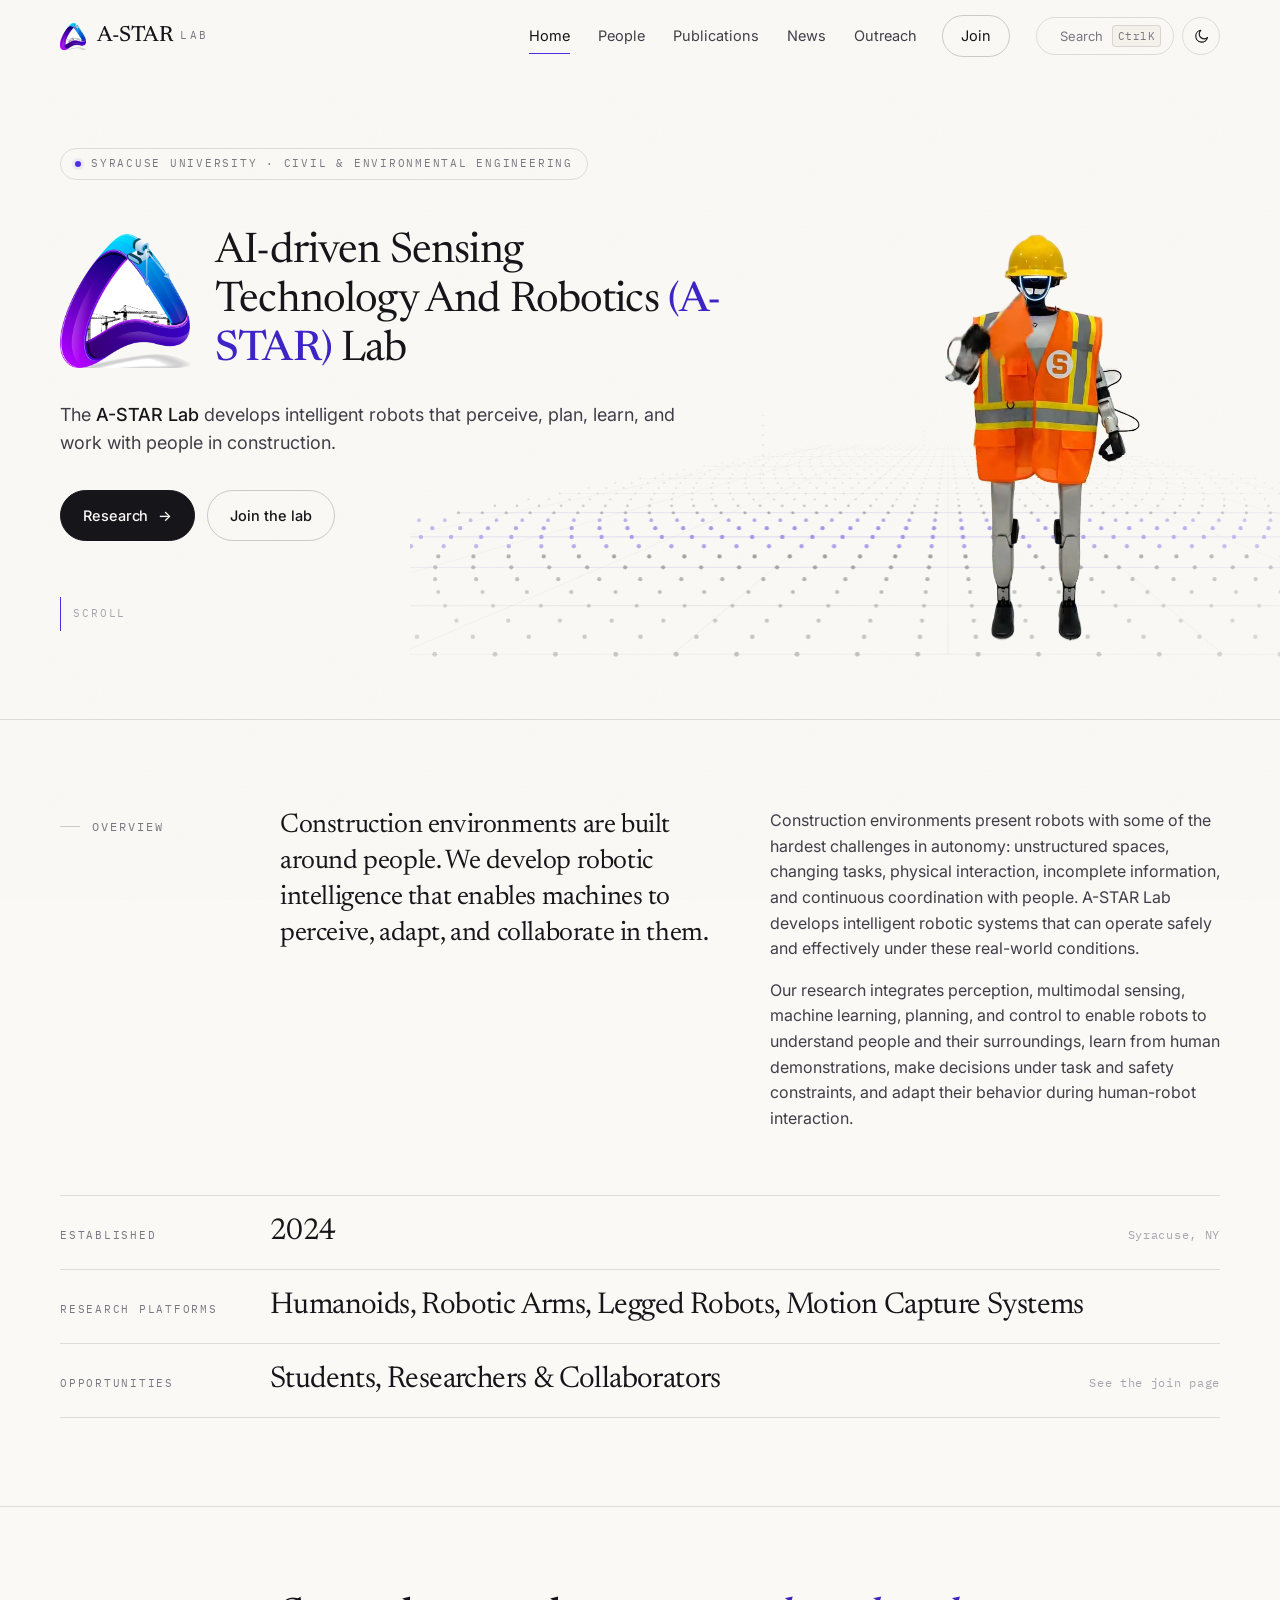
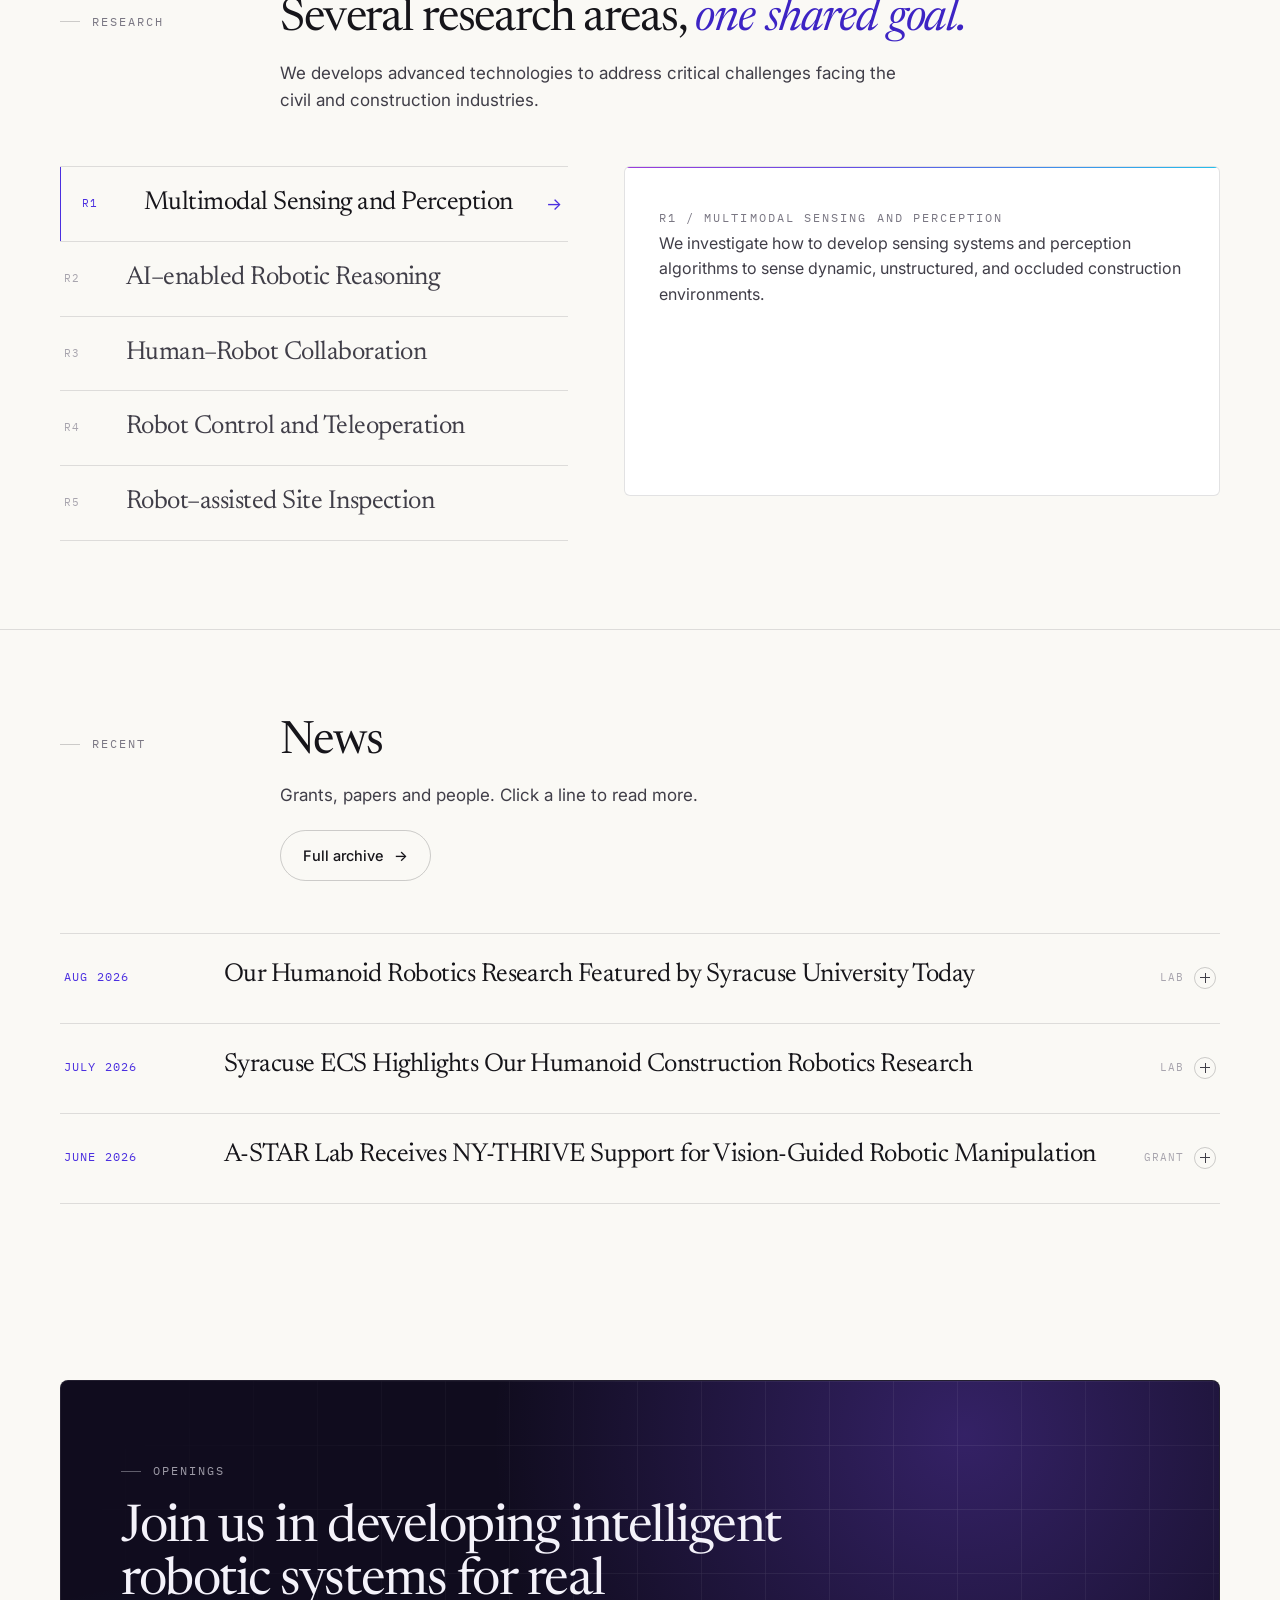
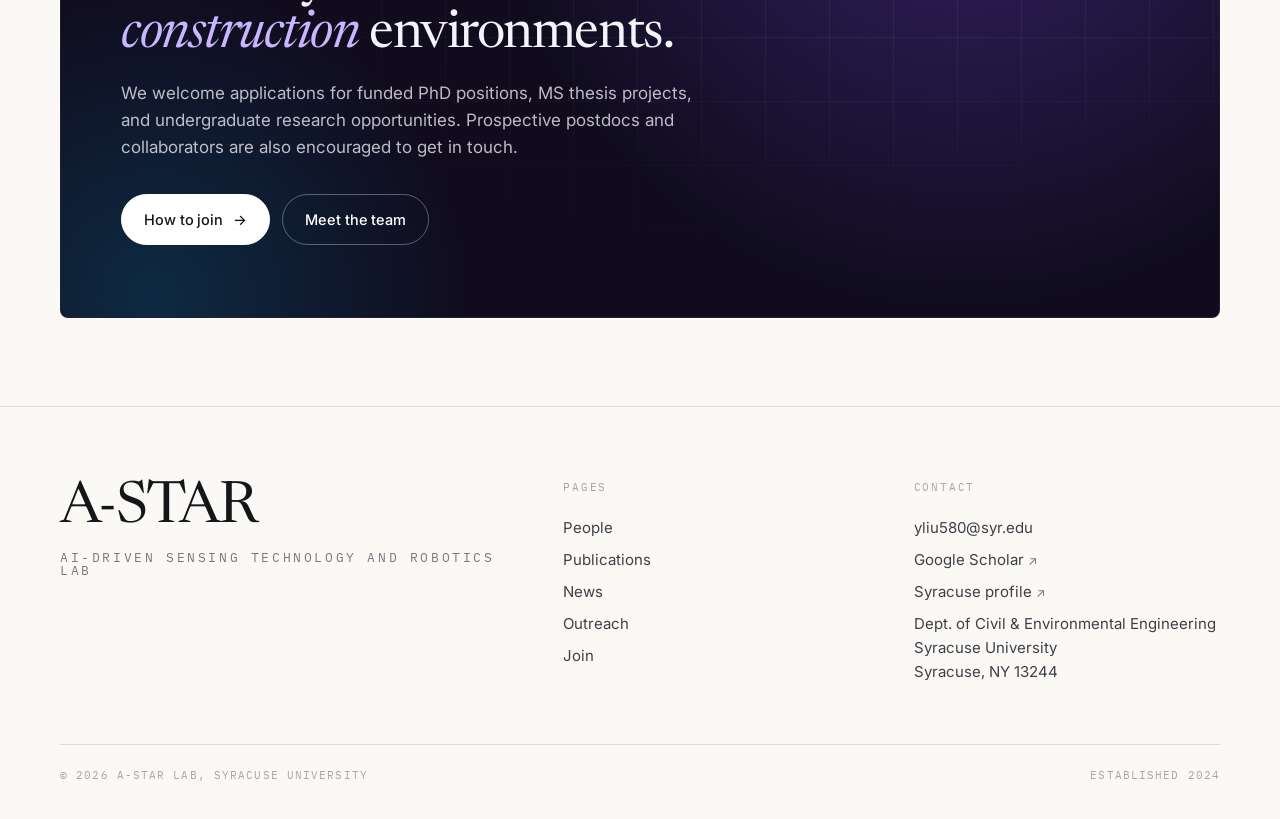
==== index.html @ 59645e27 "Update index.html" ====
<!doctype html>
<html lang="en">
  <head>
    <meta charset="UTF-8" />
    <meta name="viewport" content="width=device-width, initial-scale=1.0" />
    <title>
      A-STAR Lab — AI-Driven Sensing, Technology and Robotics · Syracuse
      University
    </title>
    <meta
      name="description"
      content="The A-STAR Lab at Syracuse University develops intelligent robots that
              perceive, plan, learn, and work with people in construction."
    />
    <link rel="icon" href="assets/logo-mark.png" />
    <meta property="og:type" content="website" />
    <meta
      property="og:title"
      content="A-STAR Lab — Construction Robotics at Syracuse University"
    />
    <meta
      property="og:description"
      content="Sensing, machine learning and robotic systems for construction."
    />
    <meta property="og:url" content="https://cici2323.github.io/ASTAR-Lab/" />
    <meta
      property="og:image"
      content="https://cici2323.github.io/ASTAR-Lab/assets/logo.png"
    />
    <meta property="og:image:width" content="868" />
    <meta property="og:image:height" content="1016" />
    <meta name="twitter:card" content="summary" />
    <script>
      (function () {
        try {
          var t = localStorage.getItem("astar-theme");
          if (!t) {
            t = matchMedia("(prefers-color-scheme: dark)").matches
              ? "dark"
              : "light";
          }
          if (t === "dark")
            document.documentElement.setAttribute("data-theme", "dark");
        } catch (e) {}
      })();
    </script>
    <link rel="preconnect" href="https://fonts.googleapis.com" />
    <link rel="preconnect" href="https://fonts.gstatic.com" crossorigin />
    <link
      href="https://fonts.googleapis.com/css2?family=Newsreader:ital,opsz,wght@0,6..72,300..600;1,6..72,300..500&family=Inter:wght@300..600&family=IBM+Plex+Mono:wght@400;500&display=swap"
      rel="stylesheet"
    />
    <link rel="stylesheet" href="assets/style.css?v=40" />
  </head>
  <body>
    <div id="site-header"></div>

    <main>
      <!-- ============================ HERO ============================ -->
      <section class="hero">
        <canvas id="cloud" aria-hidden="true"></canvas>
        <div class="wrap hero-grid">
          <div class="hero-copy reveal">
            <span class="hero-badge"
              ><i></i>Syracuse University &middot; Civil &amp; Environmental
              Engineering</span
            >
            <h1 class="hero-title">
              <img
                class="hero-title-mark"
                src="assets/logo-icon.png"
                alt=""
                aria-hidden="true"
              />
              <span
                >AI-driven Sensing Technology And Robotics
                <em>(A-STAR)</em> Lab</span
              >
            </h1>
            <p class="lede">
              The <strong>A-STAR Lab</strong> develops intelligent robots that
              perceive, plan, learn, and work with people in construction.
            </p>
            <div class="hero-cta">
              <a class="btn solid" href="#research"
                >Research <span class="arw">&rarr;</span></a
              >
              <a class="btn line" href="join.html">Join the lab</a>
            </div>
            <div class="scroll-cue" aria-hidden="true"><i></i>Scroll</div>
          </div>

          <figure class="plate is-video reveal">
            <div class="plate-frame">
              <!-- Transparent-background clip so the robot sits directly on the
                   page instead of inside a second rectangle of near-page colour.
                   Order matters: Safari is the only engine that reads
                   video/quicktime, and it is also the only one that decodes HEVC
                   with an alpha layer; Chrome/Firefox report quicktime as
                   unplayable, skip it and take the VP9 webm. The solid-colour mp4
                   is the last resort for anything with neither. -->
              <video
                poster="assets/g1_logo-2-poster.png"
                data-auto
                autoplay
                muted
                loop
                playsinline
                aria-label="A-STAR Lab humanoid robot"
              >
                <source src="assets/g1_logo-2_alpha.mov" type="video/quicktime" />
                <source src="assets/g1_logo-2_alpha.webm" type="video/webm" />
                <source src="assets/g1_logo-2_solidbg.mp4" type="video/mp4" />
              </video>
            </div>
            <!-- <figcaption>
              <span>AI-Driven Sensing Technology And Robotics Lab</span>
            </figcaption> -->
          </figure>
        </div>
      </section>

      <!-- ============================ OVERVIEW ============================ -->
      <section class="section line-top" id="overview" data-rail="Overview">
        <div class="wrap">
          <div class="duo reveal">
            <div class="sh-side"><span class="label">Overview</span></div>
            <div class="duo-body">
              <div>
                <p class="fore">
                  Construction environments are built around people. We develop
                  robotic intelligence that enables machines to perceive, adapt,
                  and collaborate in them.
                </p>
              </div>
              <div class="rest">
                <p>
                  Construction environments present robots with some of the
                  hardest challenges in autonomy: unstructured spaces, changing
                  tasks, physical interaction, incomplete information, and
                  continuous coordination with people. A-STAR Lab develops
                  intelligent robotic systems that can operate safely and
                  effectively under these real-world conditions.
                </p>
                <p>
                  Our research integrates perception, multimodal sensing,
                  machine learning, planning, and control to enable robots to
                  understand people and their surroundings, learn from human
                  demonstrations, make decisions under task and safety
                  constraints, and adapt their behavior during human-robot
                  interaction.
                </p>
              </div>
            </div>
          </div>

          <dl class="specs stagger">
            <div class="spec">
              <dt>Established</dt>
              <dd>2024</dd>
              <span class="note">Syracuse, NY</span>
            </div>
            <div class="spec">
              <dt>Research Platforms</dt>
              <dd>
                Humanoids, Robotic Arms, Legged Robots, Motion Capture Systems
              </dd>
            </div>
            <div class="spec">
              <dt>Opportunities</dt>
              <dd>Students, Researchers & Collaborators</dd>
              <span class="note">See the join page</span>
            </div>
          </dl>
        </div>
      </section>

      <!-- ============================ RESEARCH ============================ -->
      <section class="section line-top" id="research" data-rail="Research">
        <div class="wrap">
          <div class="sec-head reveal">
            <div class="sh-side"><span class="label">Research</span></div>
            <div>
              <h2>Several research areas, <em>one shared goal.</em></h2>
              <p>
                We develops advanced technologies to address critical challenges
                facing the civil and construction industries.
              </p>
              <!-- <a class="btn line sh-link" href="research.html"
                >All research <span class="arw">&rarr;</span></a
              > -->
            </div>
          </div>

          <div class="explorer reveal" data-explorer="hover">
            <div class="ex-list" role="tablist" aria-label="Research areas">
              <button
                class="ex-tab"
                role="tab"
                aria-controls="a1"
                aria-selected="true"
              >
                <span class="ex-idx">R1</span>
                <span class="ex-name">Multimodal Sensing and Perception</span>
                <span class="ex-arw" aria-hidden="true">&rarr;</span>
              </button>
              <button
                class="ex-tab"
                role="tab"
                aria-controls="a2"
                aria-selected="false"
              >
                <span class="ex-idx">R2</span>
                <span class="ex-name">AI&ndash;enabled Robotic Reasoning</span>
                <span class="ex-arw" aria-hidden="true">&rarr;</span>
              </button>
              <button
                class="ex-tab"
                role="tab"
                aria-controls="a3"
                aria-selected="false"
              >
                <span class="ex-idx">R3</span>
                <span class="ex-name">Human&ndash;Robot Collaboration</span>
                <span class="ex-arw" aria-hidden="true">&rarr;</span>
              </button>
              <button
                class="ex-tab"
                role="tab"
                aria-controls="a4"
                aria-selected="false"
              >
                <span class="ex-idx">R4</span>
                <span class="ex-name">Robot Control and Teleoperation</span>
                <span class="ex-arw" aria-hidden="true">&rarr;</span>
              </button>
              <button
                class="ex-tab"
                role="tab"
                aria-controls="a5"
                aria-selected="false"
              >
                <span class="ex-idx">R5</span>
                <span class="ex-name">Robot&ndash;assisted Site Inspection</span>
                <span class="ex-arw" aria-hidden="true">&rarr;</span>
              </button>
            </div>

            <div class="ex-stage">
              <article class="ex-panel is-active" id="a1" role="tabpanel">
                <span class="label bare">R1 / Multimodal Sensing and Perception</span>
                <p>
                  We investigate how to develop sensing systems and perception algorithms to sense dynamic, 
                  unstructured, and occluded construction environments.
                </p>
                <!-- <div class="chips">
                  <span>humanoids</span>
                  <span>learning from demonstration</span
                  ><span>human-robot interaction</span
                  ><span>collaborative robotics</span>
                  <span>human-aware perception</span>
                </div> -->
              </article>
              <article class="ex-panel" id="a2" role="tabpanel">
                <span class="label bare">R2 / AI&ndash;enabled Robotic Reasoning</span>
                <!-- <h3>Planning motion in complex construction environments</h3> -->
                <p>
                  We investigate how AI can enable robots to understand their collaborators, tasks, 
                  and surrounding environments and make informed decisions during construction operations.
                </p>
              </article>
              <article class="ex-panel" id="a3" role="tabpanel">
                <span class="label bare">R3 / Human&ndash;Robot Collaboration</span>
                <p>
                  We investigate how robots can safely, reliably, and effectively collaborate with 
                  workers to improve task execution and completion.
                </p>
              </article>
              <article class="ex-panel" id="a4" role="tabpanel">
                <span class="label bare">R4 / Robot Control and Teleoperation</span>
                <p>
                 We investigate how to build intuitive control methods that enable construction workers 
                  to supervise and operate robots for complex construction tasks.
                </p>
              </article>
              <article class="ex-panel" id="a5" role="tabpanel">
                <span class="label bare">R5 / Robot&ndash;assisted Site Inspection</span>
                <p>
                 We investigate how to build robotic systems that can perceive, navigate, and 
                  interact with built environments to support reliable site inspection.
                </p>
              </article>
            </div>
          </div>
        </div>
      </section>

      <!-- ============================ NEWS ============================ -->
      <section class="section line-top" id="news" data-rail="News">
        <div class="wrap">
          <div class="sec-head reveal">
            <div class="sh-side"><span class="label">Recent</span></div>
            <div>
              <h2>News</h2>
              <p>Grants, papers and people. Click a line to read more.</p>
              <a class="btn line sh-link" href="news.html"
                >Full archive <span class="arw">&rarr;</span></a
              >
            </div>
          </div>

          <!-- Auto-filled from news.html at load; the entries below are the fallback
               shown if that fetch fails (e.g. opened over file://). -->
          <div
            class="idx reveal"
            data-news-feed="news.html"
            data-news-count="3"
          >
            <div
              class="idx-row"
              data-search="humanoid learning from workers"
              data-group="News"
              data-kind="news"
              data-sub="Aug 2026"
            >
              <span class="when">Aug 2026</span>
              <h3>
                Our Humanoid Robotics Research Featured by Syracuse University
                Today
              </h3>
              <span class="tail"
                >Paper<span class="toggle" aria-hidden="true"></span
              ></span>
              <div class="idx-body">
                <div>
                  <p>
                    <em>Syracuse University Today</em>
                    featured A-STAR Lab's recent research on humanoid robots
                    learning construction skills from human workers. The story
                    highlights our vision-based perception-and-action framework
                    and its demonstration across 30 construction skills and
                    tasks learned directly from human demonstrations.
                  </p>
                  <div class="links">
                    <a
                      href="https://news.syr.edu/2026/08/05/developing-humanoid-robot-that-learns-construction-skills-from-human-workers/"
                      >News Source</a
                    >
                  </div>
                </div>
              </div>
            </div>

            <div
              class="idx-row"
              data-search="NVIDIA academic grant"
              data-group="News"
              data-kind="news"
              data-sub="Dec 2025"
            >
              <span class="when">Dec 2025</span>
              <h3>Selected for the NVIDIA Academic Grant Program</h3>
              <span class="tail"
                >Grant<span class="toggle" aria-hidden="true"></span
              ></span>
              <div class="idx-body">
                <div>
                  <p>
                    A-STAR Lab was selected for the
                    <em>NVIDIA Academic Grant Program</em> for our
                    roof-inspection robotics project. The award provides three
                    RTX PRO 6000 Blackwell Max-Q Workstation Edition GPUs and
                    two Jetson AGX Orin Developer Kits to support research on
                    aerial robots with ground mobility and perception.
                  </p>
                </div>
              </div>
            </div>

            <div
              class="idx-row"
              data-search="NSF foundational research in robotics aerial legged"
              data-group="News"
              data-kind="news"
              data-sub="Oct 2025"
            >
              <span class="when">Oct 2025</span>
              <h3>
                A-STAR Lab Receives NSF FRR Award for Our Autonomous Roof
                Inspection Project
              </h3>
              <span class="tail"
                >Grant<span class="toggle" aria-hidden="true"></span
              ></span>
              <div class="idx-body">
                <div>
                  <p>
                    A-STAR Lab and collaborators received a $700K award from the
                    <em
                      >National Science Foundation (NSF) Foundational
                      Research</em
                    >
                    in Robotics (FRR) program for the project
                    <em
                      >”Endowing Aerial Robots with Ground Mobility and
                      Multimodal Perception for Autonomous Roof Inspection.“</em
                    >
                    The project will develop an aerial-legged robotic platform
                    that combines flying and walking capabilities with
                    multimodal perception to enable safe and autonomous roof
                    inspection in complex environments.
                  </p>
                  <div class="links">
                    <a
                      href="https://www.nsf.gov/awardsearch/show-award/?AWD_ID=2525502&HistoricalAwards=false"
                      >View NSF Award (ECCS-2525502)</a
                    >
                    <a
                      href="https://www.nsf.gov/awardsearch/show-award/?AWD_ID=2525503&HistoricalAwards=false"
                      >View NSF Award (ECCS-2525503)</a
                    >
                  </div>
                </div>
              </div>
            </div>
          </div>
        </div>
      </section>

      <!-- ============================ JOIN ============================ -->
      <section class="section" id="join" data-rail="Join">
        <div class="wrap">
          <div class="band reveal">
            <div class="inner">
              <span class="label">Openings</span>
              <h2>
                Join us in developing intelligent robotic systems for real
                <em>construction</em> environments.
              </h2>
              <p>
                We welcome applications for funded PhD positions, MS thesis
                projects, and undergraduate research opportunities. Prospective
                postdocs and collaborators are also encouraged to get in touch.
              </p>
              <div class="hero-cta">
                <a class="btn solid on-dark" href="join.html"
                  >How to join <span class="arw">&rarr;</span></a
                >
                <a class="btn on-dark" href="people.html">Meet the team</a>
              </div>
            </div>
          </div>
        </div>
      </section>
    </main>

    <div id="site-footer"></div>
    <script src="assets/site.js?v=40"></script>
  </body>
</html>
---- assets/style.css ----
/* ==========================================================================
   A-STAR Lab — stylesheet
   Editorial system: warm paper, hairlines, one indigo accent.
   Display: Newsreader · UI/body: Inter · metadata: IBM Plex Mono
   ========================================================================== */

/* --- tokens ------------------------------------------------------------- */
:root {
  --paper: #faf9f5;
  --paper-2: #f3f1ea;
  --raise: #ffffff;
  --ink: #16151a;
  --ink-2: #403e48;
  --muted: #7a7783;
  --faint: #a8a5ae;
  --line: rgba(22, 21, 26, 0.12);
  --line-2: rgba(22, 21, 26, 0.2);
  --accent: #4b2fe0;
  --accent-2: #7a4bf0;
  --accent-ink: #3d24c4;
  --accent-wash: rgba(75, 47, 224, 0.07);
  --sheen: linear-gradient(90deg, #8a1ad6, #4b2fe0 38%, #1e7be6 72%, #00b4e6);

  --maxw: 1240px;
  --gut: 40px;
  --r: 4px;
  --header-h: 72px;
  --ease: cubic-bezier(0.22, 0.61, 0.36, 1);
  --ease-out: cubic-bezier(0.16, 1, 0.3, 1);

  --plate: #ffffff;
  --scrim: rgba(250, 249, 245, 0.72);
  --shadow-lift: 0 22px 48px -30px rgba(24, 16, 52, 0.45);
  color-scheme: light;
}

[data-theme="dark"] {
  --paper: #0b0b0f;
  --paper-2: #12121a;
  --raise: #15151e;
  --ink: #f4f3ef;
  --ink-2: #c4c2cc;
  --muted: #8b8894;
  --faint: #66636e;
  --line: rgba(255, 255, 255, 0.13);
  --line-2: rgba(255, 255, 255, 0.22);
  --accent: #a48cff;
  --accent-2: #c0a6ff;
  --accent-ink: #b9a5ff;
  --accent-wash: rgba(164, 140, 255, 0.1);
  --plate: #efede6;
  --scrim: rgba(11, 11, 15, 0.72);
  --shadow-lift: 0 24px 60px -28px rgba(0, 0, 0, 0.8);
  color-scheme: dark;
}

/* --- reset -------------------------------------------------------------- */
* {
  box-sizing: border-box;
  margin: 0;
  padding: 0;
}
html {
  scroll-behavior: smooth;
  scroll-padding-top: calc(var(--header-h) + 24px);
  -webkit-text-size-adjust: 100%;
}
body {
  background: var(--paper);
  color: var(--ink);
  font-family:
    "Inter",
    system-ui,
    -apple-system,
    sans-serif;
  font-size: 17px;
  line-height: 1.6;
  font-weight: 400;
  -webkit-font-smoothing: antialiased;
  text-rendering: optimizeLegibility;
  overflow-x: hidden;
  transition:
    background 0.4s var(--ease),
    color 0.4s var(--ease);
}
/* paper grain: adds depth without imagery */
body::before {
  content: "";
  position: fixed;
  inset: 0;
  z-index: 1;
  pointer-events: none;
  opacity: 0.035;
  background-image: url("data:image/svg+xml,%3Csvg xmlns='http://www.w3.org/2000/svg' width='140' height='140'%3E%3Cfilter id='n'%3E%3CfeTurbulence type='fractalNoise' baseFrequency='.85' numOctaves='3'/%3E%3C/filter%3E%3Crect width='140' height='140' filter='url(%23n)'/%3E%3C/svg%3E");
  mix-blend-mode: multiply;
}
[data-theme="dark"] body::before {
  mix-blend-mode: screen;
  opacity: 0.05;
}
a {
  color: inherit;
  text-decoration: none;
}
img,
svg {
  max-width: 100%;
  display: block;
}
button,
input {
  font: inherit;
  color: inherit;
}
::selection {
  background: var(--accent);
  color: #fff;
}
:focus-visible {
  outline: 2px solid var(--accent);
  outline-offset: 3px;
  border-radius: 2px;
}

.wrap {
  width: 100%;
  max-width: var(--maxw);
  margin: 0 auto;
  padding: 0 var(--gut);
}
main {
  position: relative;
  z-index: 2;
}

/* --- type primitives ---------------------------------------------------- */
.mono,
.meta {
  font-family: "IBM Plex Mono", ui-monospace, monospace;
}
.display {
  font-family: "Newsreader", Georgia, serif;
  font-weight: 400;
  letter-spacing: -0.022em;
  line-height: 1.02;
  font-optical-sizing: auto;
}
.display em {
  font-style: italic;
  font-weight: 400;
}
.serif {
  font-family: "Newsreader", Georgia, serif;
}

.label {
  font-family: "IBM Plex Mono", monospace;
  font-size: 11.5px;
  font-weight: 400;
  letter-spacing: 0.18em;
  text-transform: uppercase;
  color: var(--muted);
  display: inline-flex;
  align-items: center;
  gap: 12px;
  white-space: nowrap;
}
.label::before {
  content: "";
  width: 20px;
  height: 1px;
  background: var(--line-2);
  flex: none;
}
.label.bare::before {
  display: none;
}

.lede {
  font-size: clamp(18px, 1.35vw, 20.5px);
  line-height: 1.58;
  color: var(--ink-2);
  max-width: 60ch;
}
.lede strong,
.lede b {
  color: var(--ink);
  font-weight: 500;
}
p a:not(.btn) {
  color: var(--ink);
  text-decoration: none;
  box-shadow: inset 0 -1px 0 var(--line-2);
  transition:
    box-shadow 0.2s var(--ease),
    color 0.2s var(--ease);
}
p a:not(.btn):hover {
  color: var(--accent-ink);
  box-shadow: inset 0 -1px 0 var(--accent);
}

.ext::after {
  content: "↗";
  font-size: 0.82em;
  margin-left: 0.32em;
  color: var(--muted);
}
.todo {
  font-family: "IBM Plex Mono", monospace;
  font-size: 10.5px;
  letter-spacing: 0.1em;
  text-transform: uppercase;
  color: var(--muted);
  border: 1px dashed var(--line-2);
  padding: 2px 6px;
  border-radius: 3px;
  vertical-align: 1px;
  white-space: nowrap;
}

/* --- buttons ------------------------------------------------------------ */
.btn {
  --bg: transparent;
  position: relative;
  display: inline-flex;
  align-items: center;
  gap: 10px;
  cursor: pointer;
  font-size: 14.5px;
  font-weight: 500;
  letter-spacing: -0.005em;
  padding: 13px 22px;
  border-radius: 100px;
  border: 1px solid var(--line-2);
  background: var(--bg);
  overflow: hidden;
  transition:
    border-color 0.25s var(--ease),
    color 0.25s var(--ease),
    background 0.25s var(--ease),
    transform 0.3s var(--ease-out);
}
.btn .arw {
  transition: transform 0.3s var(--ease-out);
}
.btn:hover .arw {
  transform: translateX(4px);
}
.btn.solid {
  background: var(--ink);
  color: var(--paper);
  border-color: var(--ink);
}
.btn.solid:hover {
  background: var(--accent);
  border-color: var(--accent);
  color: #fff;
  transform: translateY(-1px);
}
.btn.line:hover {
  border-color: var(--ink);
  background: var(--accent-wash);
  transform: translateY(-1px);
}
.btn.on-dark {
  border-color: rgba(255, 255, 255, 0.32);
  color: #fff;
}
.btn.on-dark:hover {
  background: #fff;
  color: #16151a;
  border-color: #fff;
}
.btn.on-dark.solid {
  background: #fff;
  color: #16151a;
  border-color: #fff;
}
.btn.on-dark.solid:hover {
  background: var(--accent-2);
  border-color: var(--accent-2);
  color: #16151a;
}

/* ==========================================================================
   HEADER
   ========================================================================== */
.site-header {
  position: fixed;
  inset: 0 0 auto 0;
  z-index: 60;
  border-bottom: 1px solid transparent;
  transition:
    background 0.35s var(--ease),
    border-color 0.35s var(--ease),
    backdrop-filter 0.35s;
}
.site-header.scrolled {
  background: var(--scrim);
  backdrop-filter: saturate(160%) blur(14px);
  border-bottom-color: var(--line);
}
.nav {
  display: flex;
  align-items: center;
  justify-content: space-between;
  gap: 24px;
  height: var(--header-h);
}

.brand {
  display: inline-flex;
  align-items: center;
  gap: 11px;
  position: relative;
}
.brand-mark {
  /* lab logo, sized to sit level with the wordmark next to it */
  height: 27px;
  width: auto;
  flex: none;
  display: block;
  transition: transform 0.5s var(--ease-out);
}
.brand:hover .brand-mark {
  transform: scale(1.07);
}
.brand-text {
  font-family: "Newsreader", serif;
  font-size: 22px;
  font-weight: 500;
  letter-spacing: -0.02em;
  line-height: 1;
}
.brand-text em {
  font-style: normal;
  font-family: "IBM Plex Mono", monospace;
  font-size: 11px;
  font-weight: 400;
  letter-spacing: 0.2em;
  color: var(--muted);
  margin-left: 8px;
  vertical-align: 2px;
}

.nav-right {
  display: flex;
  align-items: center;
  gap: 26px;
}
.nav-links {
  display: flex;
  align-items: center;
  gap: 2px;
}
.nav-links a {
  position: relative;
  font-size: 14.5px;
  color: var(--ink-2);
  padding: 8px 13px;
  border-radius: 100px;
  transition:
    color 0.2s var(--ease),
    background 0.2s var(--ease);
}
.nav-links a:hover {
  color: var(--ink);
  background: var(--accent-wash);
}
.nav-links a.active {
  color: var(--ink);
}
.nav-links a.active::after {
  content: "";
  position: absolute;
  left: 13px;
  right: 13px;
  bottom: 2px;
  height: 1px;
  background: var(--accent);
}
.nav-links a.nav-cta {
  color: var(--ink);
  border: 1px solid var(--line-2);
  margin-left: 10px;
  padding: 8px 18px;
}
.nav-links a.nav-cta:hover {
  background: var(--ink);
  color: var(--paper);
  border-color: var(--ink);
}
.nav-links a.nav-cta.active::after {
  display: none;
}

.nav-actions {
  display: flex;
  align-items: center;
  gap: 8px;
}
.icon-btn {
  width: 38px;
  height: 38px;
  flex: none;
  border-radius: 100px;
  border: 1px solid var(--line);
  background: transparent;
  display: inline-flex;
  align-items: center;
  justify-content: center;
  cursor: pointer;
  transition:
    border-color 0.2s,
    color 0.2s,
    background 0.2s,
    transform 0.3s var(--ease-out);
}
.icon-btn:hover {
  border-color: var(--line-2);
  background: var(--accent-wash);
  color: var(--accent-ink);
  transform: translateY(-1px);
}
.icon-btn svg {
  width: 17px;
  height: 17px;
}
.theme-toggle .sun {
  display: none;
}
[data-theme="dark"] .theme-toggle .moon {
  display: none;
}
[data-theme="dark"] .theme-toggle .sun {
  display: block;
}

.kbd-btn {
  display: inline-flex;
  align-items: center;
  gap: 9px;
  height: 38px;
  padding: 0 12px 0 14px;
  border: 1px solid var(--line);
  border-radius: 100px;
  background: transparent;
  cursor: pointer;
  font-size: 13px;
  color: var(--muted);
  transition:
    border-color 0.2s,
    color 0.2s,
    background 0.2s;
}
.kbd-btn:hover {
  border-color: var(--line-2);
  color: var(--ink);
  background: var(--accent-wash);
}
.kbd-btn kbd {
  font-family: "IBM Plex Mono", monospace;
  font-size: 10.5px;
  letter-spacing: 0.04em;
  border: 1px solid var(--line);
  border-radius: 4px;
  padding: 2px 5px;
  color: var(--muted);
  background: var(--paper-2);
}
.menu-btn {
  display: none;
  width: 38px;
  height: 38px;
  border: 1px solid var(--line);
  border-radius: 100px;
  background: none;
  cursor: pointer;
  position: relative;
}
.menu-btn i {
  position: absolute;
  left: 11px;
  width: 16px;
  height: 1.5px;
  background: var(--ink);
  transition:
    transform 0.3s var(--ease),
    opacity 0.2s;
}
.menu-btn i:nth-child(1) {
  top: 14px;
}
.menu-btn i:nth-child(2) {
  bottom: 14px;
}
.menu-btn.open i:nth-child(1) {
  transform: translateY(4px) rotate(45deg);
}
.menu-btn.open i:nth-child(2) {
  transform: translateY(-4px) rotate(-45deg);
}

/* scroll progress */
.progress {
  position: absolute;
  left: 0;
  bottom: -1px;
  height: 1.5px;
  width: 0;
  background: var(--sheen);
  z-index: 2;
  transition: width 0.1s linear;
}

/* mobile overlay menu */
.mobile-menu {
  position: fixed;
  inset: 0;
  z-index: 55;
  background: var(--paper);
  padding: calc(var(--header-h) + 28px) var(--gut) 40px;
  display: flex;
  flex-direction: column;
  justify-content: space-between;
  opacity: 0;
  visibility: hidden;
  transform: translateY(-8px);
  transition:
    opacity 0.3s var(--ease),
    transform 0.4s var(--ease-out),
    visibility 0.3s;
}
.mobile-menu.open {
  opacity: 1;
  visibility: visible;
  transform: none;
}
.mobile-menu nav {
  display: flex;
  flex-direction: column;
}
.mobile-menu nav a {
  font-family: "Newsreader", serif;
  font-size: clamp(30px, 9vw, 44px);
  letter-spacing: -0.03em;
  padding: 14px 0;
  border-bottom: 1px solid var(--line);
  display: flex;
  align-items: baseline;
  justify-content: space-between;
  opacity: 0;
  transform: translateY(14px);
}
.mobile-menu.open nav a {
  opacity: 1;
  transform: none;
  transition:
    opacity 0.5s var(--ease) calc(0.05s * var(--i)),
    transform 0.6s var(--ease-out) calc(0.05s * var(--i));
}
.mobile-menu nav a span {
  font-family: "IBM Plex Mono", monospace;
  font-size: 11px;
  letter-spacing: 0.14em;
  color: var(--faint);
}
.mobile-menu .mm-foot {
  font-family: "IBM Plex Mono", monospace;
  font-size: 11.5px;
  letter-spacing: 0.1em;
  color: var(--muted);
  text-transform: uppercase;
}

/* ==========================================================================
   COMMAND PALETTE
   ========================================================================== */
.cmdk {
  position: fixed;
  inset: 0;
  z-index: 90;
  display: grid;
  place-items: start center;
  padding: 12vh 20px 20px;
  opacity: 0;
  visibility: hidden;
  transition:
    opacity 0.22s var(--ease),
    visibility 0.22s;
}
.cmdk.open {
  opacity: 1;
  visibility: visible;
}
.cmdk-scrim {
  position: absolute;
  inset: 0;
  background: rgba(12, 10, 20, 0.42);
  backdrop-filter: blur(6px);
}
[data-theme="dark"] .cmdk-scrim {
  background: rgba(0, 0, 0, 0.6);
}
.cmdk-box {
  position: relative;
  width: 100%;
  max-width: 620px;
  background: var(--raise);
  border: 1px solid var(--line-2);
  border-radius: 12px;
  box-shadow: 0 40px 90px -40px rgba(20, 12, 48, 0.65);
  overflow: hidden;
  transform: translateY(-10px) scale(0.985);
  transition: transform 0.28s var(--ease-out);
}
.cmdk.open .cmdk-box {
  transform: none;
}
.cmdk-field {
  display: flex;
  align-items: center;
  gap: 12px;
  padding: 16px 18px;
  border-bottom: 1px solid var(--line);
}
.cmdk-field svg {
  width: 17px;
  height: 17px;
  color: var(--muted);
  flex: none;
}
.cmdk-field input {
  flex: 1;
  border: none;
  background: none;
  outline: none;
  font-size: 16.5px;
}
.cmdk-field input::placeholder {
  color: var(--faint);
}
.cmdk-list {
  max-height: min(50vh, 380px);
  overflow-y: auto;
  padding: 8px;
}
.cmdk-group {
  font-family: "IBM Plex Mono", monospace;
  font-size: 10.5px;
  letter-spacing: 0.16em;
  text-transform: uppercase;
  color: var(--faint);
  padding: 12px 12px 6px;
}
.cmdk-item {
  display: flex;
  align-items: center;
  gap: 12px;
  width: 100%;
  text-align: left;
  padding: 10px 12px;
  border-radius: 7px;
  border: none;
  background: none;
  cursor: pointer;
  font-size: 15px;
}
.cmdk-item .ci-kind {
  font-family: "IBM Plex Mono", monospace;
  font-size: 10.5px;
  color: var(--faint);
  margin-left: auto;
  letter-spacing: 0.08em;
}
.cmdk-item .ci-sub {
  color: var(--muted);
  font-size: 13px;
}
.cmdk-item[aria-selected="true"] {
  background: var(--accent-wash);
  color: var(--accent-ink);
}
.cmdk-item[aria-selected="true"] .ci-kind {
  color: var(--accent);
}
.cmdk-empty {
  padding: 26px 14px;
  color: var(--muted);
  font-size: 14.5px;
  text-align: center;
}
.cmdk-foot {
  display: flex;
  gap: 18px;
  padding: 11px 18px;
  border-top: 1px solid var(--line);
  font-family: "IBM Plex Mono", monospace;
  font-size: 10.5px;
  letter-spacing: 0.08em;
  color: var(--faint);
  text-transform: uppercase;
}

/* ==========================================================================
   HERO (home)
   ========================================================================== */
.hero {
  position: relative;
  padding: calc(var(--header-h) + 76px) 0 64px;
  overflow: hidden;
}
#cloud {
  position: absolute;
  left: 32%;
  right: 0;
  bottom: 0;
  height: 62%;
  z-index: 0;
  pointer-events: none;
  -webkit-mask-image: radial-gradient(
    118% 128% at 46% 112%,
    #000 24%,
    rgba(0, 0, 0, 0.4) 60%,
    transparent 86%
  );
  mask-image: radial-gradient(
    118% 128% at 46% 112%,
    #000 24%,
    rgba(0, 0, 0, 0.4) 60%,
    transparent 86%
  );
}
@media (max-width: 900px) {
  #cloud {
    left: 0;
    height: 46%;
  }
}
.hero .wrap {
  position: relative;
  z-index: 1;
}
.hero-grid {
  display: grid;
  grid-template-columns: minmax(0, 1.22fr) minmax(0, 0.78fr);
  gap: 64px;
  /* both columns start on the same line, so the clip and the eyebrow share a
     top edge instead of floating independently */
  align-items: start;
}
.hero h1 {
  font-family: "Newsreader", serif;
  font-weight: 400;
  font-size: clamp(44px, 6.1vw, 88px);
  line-height: 0.98;
  letter-spacing: -0.03em;
  margin: 26px 0 26px;
}
.hero h1 em {
  font-style: italic;
  color: var(--accent-ink);
}
/* hero title: the mark and the lab's full name read as one lockup */
.hero h1.hero-title {
  display: flex;
  align-items: center;
  gap: clamp(18px, 2vw, 30px);
  font-size: clamp(27px, 3.3vw, 45px);
  line-height: 1.16;
  letter-spacing: -0.02em;
}
.hero-title-mark {
  height: clamp(88px, 10.5vw, 152px);
  width: auto;
  flex: none;
}
.hero h1.hero-title em {
  /* upright, not italic: it is an acronym, not an aside */
  font-style: normal;
  font-weight: 500;
  color: var(--accent-ink);
}
@media (max-width: 620px) {
  .hero h1.hero-title {
    flex-direction: column;
    align-items: flex-start;
    gap: 16px;
  }
  .hero-title-mark {
    height: 76px;
  }
}

.hero-cta {
  display: flex;
  align-items: center;
  gap: 12px;
  flex-wrap: wrap;
  margin-top: 32px;
}

.hero-badge {
  display: inline-flex;
  align-items: center;
  gap: 10px;
  font-family: "IBM Plex Mono", monospace;
  font-size: 11px;
  letter-spacing: 0.16em;
  text-transform: uppercase;
  color: var(--muted);
  border: 1px solid var(--line);
  border-radius: 100px;
  padding: 6px 14px;
  margin-bottom: 22px;
}
.hero-badge i {
  width: 6px;
  height: 6px;
  border-radius: 50%;
  background: var(--accent);
  flex: none;
  box-shadow: 0 0 0 3px var(--accent-wash);
  animation: pulse 2.8s var(--ease) infinite;
}
@keyframes pulse {
  0%,
  100% {
    opacity: 1;
  }
  50% {
    opacity: 0.35;
  }
}

/* Hero video variant. The clip fills its frame edge to edge, the same way
   photos do in the gallery, instead of floating inside a second rectangle of
   page colour. A 2:3 crop trims the empty studio backdrop above and below the
   robot without touching the hard hat or the feet. */
.plate.is-video {
  /* the figure is exactly as wide as the frame, so the caption rule below it
     lines up with the video edges instead of overhanging them */
  width: clamp(228px, 26vw, 292px);
  padding: 0;
  border: none;
  background: none;
  justify-self: center;
}
.plate.is-video::after {
  display: none;
}
.plate-frame {
  position: relative;
  width: 100%;
  /* the clip's own ratio (578x1004): nothing is cropped, so the raised flag
     and the feet both stay in frame for the whole loop */
  aspect-ratio: 578 / 1004;
  overflow: hidden;
  /* The clip carries its own alpha channel, so there is no panel to outline and
     no backdrop to stand in for while it loads — a border or fill here would
     read as a box drawn around a robot that is otherwise sitting on the paper.
     The transparent poster covers the load gap instead. */
  border: 0;
  background: transparent;
}
.plate-frame video {
  display: block;
  width: 100%;
  height: 100%;
  object-fit: cover;
  /* No filter here. The warmth/lift pair existed to nudge the old opaque grey
     backdrop toward the paper colour; with an alpha clip there is no backdrop
     left to correct, and any filter would tint the robot itself — sepia(0.06)
     saturate(1.12) turned the former #FAF9F5 fill into rgb(255,252,243), which
     is what made the panel read lighter than the page. */
}
.plate.is-video figcaption {
  width: 0;
  min-width: 100%;
  letter-spacing: 0.05em;
  margin-top: 16px;
  padding-top: 14px;
  border-top: 1px solid var(--line);
}
.plate.is-video figcaption {
  justify-content: center;
  text-align: center;
  line-height: 1.7;
}
[data-theme="dark"] .plate.is-video {
  background: transparent;
  border-color: var(--line);
}
[data-theme="dark"] .plate.is-video figcaption {
  border-top-color: var(--line);
  color: var(--faint);
}

.plate {
  position: relative;
  padding: 26px;
  border: 1px solid var(--line);
  border-radius: 6px;
  background: var(--paper);
}
.plate::after {
  content: "";
  position: absolute;
  inset: -1px;
  border-radius: 6px;
  pointer-events: none;
  background: radial-gradient(
    340px circle at var(--mx, 50%) var(--my, 40%),
    var(--accent-wash),
    transparent 70%
  );
  opacity: 0;
  transition: opacity 0.4s;
}
.plate:hover::after {
  opacity: 1;
}
.plate img {
  width: 100%;
  max-width: 340px;
  margin: 0 auto;
  transition: transform 0.6s var(--ease-out);
}
.plate:hover img {
  transform: scale(1.02);
}
.plate figcaption {
  margin-top: 18px;
  padding-top: 14px;
  border-top: 1px solid var(--line);
  font-family: "IBM Plex Mono", monospace;
  font-size: 10.5px;
  letter-spacing: 0.12em;
  text-transform: uppercase;
  color: var(--faint);
  display: flex;
  justify-content: space-between;
  gap: 12px;
}
/* the logo carries a black wordmark, so on dark it sits on a warm plate
   instead of being inverted (which would wreck the brand colours) */
[data-theme="dark"] .plate {
  background: var(--plate);
  border-color: transparent;
}
[data-theme="dark"] .plate figcaption {
  border-top-color: rgba(22, 21, 26, 0.14);
  color: #8b8880;
}

.scroll-cue {
  margin-top: 56px;
  display: inline-flex;
  align-items: center;
  gap: 12px;
  font-family: "IBM Plex Mono", monospace;
  font-size: 10.5px;
  letter-spacing: 0.18em;
  text-transform: uppercase;
  color: var(--faint);
}
.scroll-cue i {
  display: block;
  width: 1px;
  height: 34px;
  background: linear-gradient(var(--line-2), transparent);
  position: relative;
  overflow: hidden;
}
.scroll-cue i::after {
  content: "";
  position: absolute;
  inset: 0;
  background: var(--accent);
  animation: trace 2.4s var(--ease) infinite;
}
@keyframes trace {
  0% {
    transform: translateY(-100%);
  }
  60%,
  100% {
    transform: translateY(100%);
  }
}

/* ==========================================================================
   PAGE HEAD (inner)
   ========================================================================== */
.page-head {
  position: relative;
  padding: calc(var(--header-h) + 68px) 0 52px;
  overflow: hidden;
}
.page-head h1 {
  font-family: "Newsreader", serif;
  font-weight: 400;
  font-size: clamp(40px, 5.6vw, 74px);
  line-height: 1;
  letter-spacing: -0.03em;
  margin: 22px 0 24px;
  max-width: 24ch;
}
.page-head h1 em {
  font-style: italic;
  color: var(--accent-ink);
}
.page-head .lede {
  max-width: 62ch;
}
.page-head::after {
  content: "";
  position: absolute;
  left: 0;
  right: 0;
  bottom: 0;
  height: 1px;
  background: var(--line);
}

/* ==========================================================================
   SECTIONS
   ========================================================================== */
.section {
  padding: 88px 0;
  position: relative;
}
.section.tight {
  padding: 60px 0;
}
.section.line-top {
  border-top: 1px solid var(--line);
}
/* Every outreach event gets the separator, whatever its own classes say. The
   filters hide arbitrary events, so relying on a hand-placed .line-top made
   the line appear or vanish depending on which one happened to be first. */
#eventList > section {
  border-top: 1px solid var(--line);
}
.sec-head {
  display: grid;
  grid-template-columns: 180px minmax(0, 1fr);
  gap: 40px;
  align-items: start;
  margin-bottom: 52px;
}
.sec-head .sh-side {
  padding-top: 8px;
}
.sec-head h2 {
  font-family: "Newsreader", serif;
  font-weight: 400;
  font-size: clamp(30px, 3.6vw, 46px);
  line-height: 1.06;
  letter-spacing: -0.025em;
  max-width: 26ch;
}
.sec-head h2 em {
  font-style: italic;
  color: var(--accent-ink);
}
.sec-head p {
  color: var(--ink-2);
  margin-top: 16px;
  max-width: 56ch;
}
.sec-head .sh-link {
  margin-top: 20px;
  display: inline-flex;
}

/* two-column editorial text */
.duo {
  display: grid;
  grid-template-columns: 180px minmax(0, 1fr);
  gap: 40px;
}
.duo-body {
  display: grid;
  grid-template-columns: repeat(2, minmax(0, 1fr));
  gap: 40px;
}
.duo-body .fore {
  font-family: "Newsreader", serif;
  font-size: clamp(21px, 2.1vw, 27px);
  line-height: 1.34;
  letter-spacing: -0.015em;
}
.duo-body .fore em {
  font-style: italic;
  color: var(--accent-ink);
}
.duo-body p + p {
  margin-top: 16px;
}
.duo-body .rest p {
  color: var(--ink-2);
  font-size: 16px;
}

/* --- spec table (replaces stat tiles) ---------------------------------- */
.specs {
  border-top: 1px solid var(--line);
  margin-top: 64px;
}
.spec {
  display: grid;
  grid-template-columns: 180px minmax(0, 1fr) auto;
  gap: 30px;
  align-items: baseline;
  padding: 20px 0;
  border-bottom: 1px solid var(--line);
  position: relative;
}
.spec::after {
  content: "";
  position: absolute;
  left: 0;
  bottom: -1px;
  height: 1px;
  width: 0;
  background: var(--accent);
  transition: width 0.5s var(--ease-out);
}
.spec:hover::after {
  width: 100%;
}
.spec dt {
  font-family: "IBM Plex Mono", monospace;
  font-size: 11px;
  letter-spacing: 0.16em;
  text-transform: uppercase;
  color: var(--muted);
}
.spec dd {
  font-family: "Newsreader", serif;
  font-size: clamp(22px, 2.4vw, 30px);
  letter-spacing: -0.02em;
  line-height: 1.1;
}
.spec .note {
  font-family: "IBM Plex Mono", monospace;
  font-size: 11.5px;
  color: var(--faint);
  letter-spacing: 0.06em;
  text-align: right;
}

/* ==========================================================================
   EXPLORER (research areas: list + detail)
   ========================================================================== */
.explorer {
  display: grid;
  grid-template-columns: minmax(0, 0.92fr) minmax(0, 1.08fr);
  gap: 56px;
  align-items: start;
}
.ex-list {
  display: flex;
  flex-direction: column;
  border-top: 1px solid var(--line);
}
.ex-tab {
  position: relative;
  display: grid;
  grid-template-columns: 46px minmax(0, 1fr) 18px;
  gap: 16px;
  align-items: center;
  text-align: left;
  background: none;
  border: none;
  border-bottom: 1px solid var(--line);
  padding: 22px 4px;
  cursor: pointer;
  transition:
    padding-left 0.35s var(--ease),
    color 0.25s;
}
.ex-tab .ex-idx {
  font-family: "IBM Plex Mono", monospace;
  font-size: 11px;
  letter-spacing: 0.1em;
  color: var(--faint);
  transition: color 0.25s;
}
.ex-tab .ex-name {
  font-family: "Newsreader", serif;
  font-size: clamp(20px, 2.1vw, 26px);
  letter-spacing: -0.02em;
  line-height: 1.14;
  color: var(--ink-2);
  transition: color 0.25s;
}
.ex-tab .ex-arw {
  opacity: 0;
  transform: translateX(-6px);
  transition:
    opacity 0.3s,
    transform 0.35s var(--ease-out);
  color: var(--accent);
}
.ex-tab::before {
  content: "";
  position: absolute;
  left: 0;
  top: 0;
  bottom: 0;
  width: 1px;
  background: var(--accent);
  transform: scaleY(0);
  transform-origin: top;
  transition: transform 0.4s var(--ease-out);
}
.ex-tab:hover .ex-name {
  color: var(--ink);
}
.ex-tab[aria-selected="true"] {
  padding-left: 22px;
}
.ex-tab[aria-selected="true"]::before {
  transform: scaleY(1);
}
.ex-tab[aria-selected="true"] .ex-name {
  color: var(--ink);
}
.ex-tab[aria-selected="true"] .ex-idx {
  color: var(--accent);
}
.ex-tab[aria-selected="true"] .ex-arw {
  opacity: 1;
  transform: none;
}

.ex-stage {
  position: relative;
  border: 1px solid var(--line);
  border-radius: 6px;
  background: var(--raise);
  overflow: hidden;
  min-height: 330px;
}
.ex-stage::before {
  content: "";
  position: absolute;
  left: 0;
  top: 0;
  height: 1px;
  width: 100%;
  background: var(--sheen);
  opacity: 0.85;
}
.ex-panel {
  display: none;
  padding: 36px 34px 34px;
}
.ex-panel.is-active {
  display: block;
  animation: panelIn 0.5s var(--ease-out);
}
@keyframes panelIn {
  from {
    opacity: 0;
    transform: translateY(10px);
  }
  to {
    opacity: 1;
    transform: none;
  }
}
.ex-panel h3 {
  font-family: "Newsreader", serif;
  font-weight: 400;
  font-size: clamp(24px, 2.5vw, 31px);
  letter-spacing: -0.02em;
  line-height: 1.1;
  margin: 14px 0 16px;
}
.ex-panel p {
  color: var(--ink-2);
  font-size: 16px;
}
.ex-panel p + p {
  margin-top: 14px;
}
.ex-fig {
  margin: 0 0 22px;
  border: 1px solid var(--line);
  border-radius: 4px;
  background: var(--paper-2);
  padding: 18px;
  position: relative;
  overflow: hidden;
}
.ex-fig svg {
  width: 100%;
  height: auto;
  color: var(--ink-2);
}
.ex-fig .ac {
  stroke: var(--accent);
}
.ex-fig .acf {
  fill: var(--accent);
}
.ex-fig .fa {
  opacity: 0.34;
}
.ex-fig .fig-tag {
  position: absolute;
  top: 10px;
  right: 12px;
  font-family: "IBM Plex Mono", monospace;
  font-size: 10px;
  letter-spacing: 0.14em;
  color: var(--faint);
  text-transform: uppercase;
}
.dash {
  stroke-dasharray: 4 5;
  animation: dash 14s linear infinite;
}
@keyframes dash {
  to {
    stroke-dashoffset: -180;
  }
}
.blip {
  animation: blip 3.2s var(--ease) infinite;
}
@keyframes blip {
  0%,
  100% {
    opacity: 0.25;
  }
  50% {
    opacity: 1;
  }
}

.chips {
  display: flex;
  flex-wrap: wrap;
  gap: 7px;
  margin-top: 22px;
}
.chips span,
.chip {
  font-family: "IBM Plex Mono", monospace;
  font-size: 10.5px;
  letter-spacing: 0.06em;
  color: var(--muted);
  border: 1px solid var(--line);
  padding: 5px 10px;
  border-radius: 100px;
  background: transparent;
  white-space: nowrap;
}
.chips span {
  transition:
    border-color 0.2s,
    color 0.2s;
}
.ex-panel:hover .chips span {
  border-color: var(--line-2);
}

/* ==========================================================================
   INDEX LIST (news, publications, alumni, openings)
   ========================================================================== */
.idx {
  border-top: 1px solid var(--line);
}
.idx-row {
  position: relative;
  border-bottom: 1px solid var(--line);
  display: grid;
  grid-template-columns: 130px minmax(0, 1fr) auto;
  gap: 7px 30px;
  align-items: baseline;
  padding: 26px 4px;
  cursor: pointer;
  transition:
    padding-left 0.4s var(--ease),
    background 0.3s;
}
/* funder logo under the date on a grant row. Logos arrive as PNG/JPG/SVG with
   different backgrounds and proportions, so each sits on a light plate at a
   fixed height and keeps its own width. */
/* expanded grant entry: text on the left, funder logo on the right */
.grant-body {
  display: grid;
  grid-template-columns: minmax(0, 1fr) auto;
  /* column gap only: a row gap here would push .links away from the text and
     break the rhythm the non-grant entries have */
  column-gap: 30px;
  row-gap: 0;
  align-items: start;
}
/* everything (text, links, chips) stacks in the left column; only the logo
   sits in the right one. Without this, an entry with an extra child would
   auto-place it into the logo's slot. */
.grant-body > * {
  grid-column: 1;
}
.grant-body > .grant-logo {
  grid-column: 2;
  grid-row: 1;
}
.grant-logo {
  /* per-logo override: <span class="grant-logo" style="--logo-h: 52px"> */
  --logo-h: 42px;
  display: inline-flex;
  align-items: center;
  justify-content: center;
  width: fit-content;
  padding: 12px 14px;
  margin-top: 14px;
  background: #fff;
  border: 1px solid var(--line);
  border-radius: 5px;
}
.grant-logo img {
  height: var(--logo-h);
  width: auto;
  max-width: 150px;
  object-fit: contain;
}
[data-theme="dark"] .grant-logo {
  background: var(--plate);
  border-color: transparent;
}
@media (max-width: 620px) {
  .grant-body {
    grid-template-columns: 1fr;
    gap: 4px;
  }
  .grant-body > .grant-logo {
    grid-column: 1;
    grid-row: auto;
  }
  .grant-logo {
    --logo-h: 34px;
    margin-top: 4px;
  }
}

.idx-row > .sub {
  grid-column: 2/3;
  font-family: "IBM Plex Mono", monospace;
  font-size: 12.5px;
  color: var(--muted);
  line-height: 1.5;
}
.idx-row > .sub b {
  color: var(--ink-2);
  font-weight: 500;
}
.idx-row:hover {
  padding-left: 16px;
  background: linear-gradient(90deg, var(--accent-wash), transparent 60%);
}
.idx-row .when {
  font-family: "IBM Plex Mono", monospace;
  font-size: 11.5px;
  letter-spacing: 0.1em;
  color: var(--accent);
  text-transform: uppercase;
  padding-top: 5px;
}
.idx-row h3 {
  font-family: "Newsreader", serif;
  font-weight: 400;
  font-size: clamp(20px, 2.05vw, 26px);
  letter-spacing: -0.02em;
  line-height: 1.16;
}
.idx-row .tail {
  font-family: "IBM Plex Mono", monospace;
  font-size: 11px;
  color: var(--faint);
  letter-spacing: 0.1em;
  text-transform: uppercase;
  white-space: nowrap;
  display: flex;
  align-items: center;
  gap: 10px;
}
.idx-row .toggle {
  width: 22px;
  height: 22px;
  border: 1px solid var(--line-2);
  border-radius: 50%;
  position: relative;
  flex: none;
  transition:
    border-color 0.25s,
    transform 0.35s var(--ease-out);
}
.idx-row .toggle::before,
.idx-row .toggle::after {
  content: "";
  position: absolute;
  background: var(--ink-2);
  transition:
    transform 0.3s var(--ease),
    background 0.25s;
}
.idx-row .toggle::before {
  left: 5px;
  right: 5px;
  top: 50%;
  height: 1px;
  margin-top: -0.5px;
}
.idx-row .toggle::after {
  top: 5px;
  bottom: 5px;
  left: 50%;
  width: 1px;
  margin-left: -0.5px;
}
.idx-row:hover .toggle {
  border-color: var(--accent);
}
.idx-row.open .toggle {
  transform: rotate(90deg);
  border-color: var(--accent);
}
.idx-row.open .toggle::after {
  transform: scaleY(0);
}
.idx-row.open .toggle::before {
  background: var(--accent);
}
.idx-body {
  grid-column: 2/-1;
  display: grid;
  grid-template-rows: 0fr;
  transition: grid-template-rows 0.45s var(--ease-out);
}
.idx-row.open .idx-body {
  grid-template-rows: 1fr;
}
.idx-body > div {
  overflow: hidden;
}
.idx-body p {
  color: var(--ink-2);
  font-size: 15.5px;
  padding-top: 14px;
  max-width: 70ch;
}
.idx-body .chips {
  margin-top: 16px;
}
.idx-body .links {
  display: flex;
  gap: 18px;
  flex-wrap: wrap;
  margin-top: 16px;
  font-family: "IBM Plex Mono", monospace;
  font-size: 12px;
}
.idx-body .links a {
  color: var(--accent-ink);
  box-shadow: inset 0 -1px 0 var(--line-2);
}
.idx-body .links a:hover {
  box-shadow: inset 0 -1px 0 var(--accent);
}

/* filter bar */
.filters {
  display: flex;
  flex-wrap: wrap;
  align-items: center;
  gap: 10px;
  margin-bottom: 26px;
}
.chip {
  cursor: pointer;
  transition:
    border-color 0.2s,
    color 0.2s,
    background 0.2s;
}
.chip:hover {
  border-color: var(--line-2);
  color: var(--ink);
}
/* divider between two chip groups (e.g. year | type) */
.chip-sep {
  width: 1px;
  align-self: stretch;
  min-height: 20px;
  background: var(--line);
  margin: 0 6px;
}
.chip-label {
  font-family: "IBM Plex Mono", monospace;
  font-size: 10.5px;
  letter-spacing: 0.14em;
  text-transform: uppercase;
  color: var(--faint);
  margin-right: 2px;
}
.chip[aria-pressed="true"] {
  background: var(--ink);
  border-color: var(--ink);
  color: var(--paper);
}
.search {
  display: flex;
  align-items: center;
  gap: 9px;
  border: 1px solid var(--line);
  border-radius: 100px;
  padding: 7px 14px;
  margin-left: auto;
  min-width: 230px;
}
.search svg {
  width: 15px;
  height: 15px;
  color: var(--muted);
  flex: none;
}
.search input {
  border: none;
  background: none;
  outline: none;
  font-size: 14px;
  width: 100%;
}
.search input::placeholder {
  color: var(--faint);
}
.count {
  font-family: "IBM Plex Mono", monospace;
  font-size: 11px;
  letter-spacing: 0.12em;
  text-transform: uppercase;
  color: var(--faint);
  white-space: nowrap;
}
.no-match {
  padding: 44px 0;
  color: var(--muted);
  font-family: "Newsreader", serif;
  font-size: 20px;
  display: none;
}
.no-match.show {
  display: block;
}

/* ==========================================================================
   PEOPLE
   ========================================================================== */
.pi-card {
  display: grid;
  grid-template-columns: 280px minmax(0, 1fr);
  gap: 44px;
  align-items: start;
}
.portrait {
  position: relative;
  aspect-ratio: 4/5;
  border: 1px solid var(--line);
  border-radius: 4px;
  overflow: hidden;
  background: var(--paper-2);
  display: grid;
  place-items: center;
}
.portrait::before {
  content: "";
  position: absolute;
  inset: 0;
  background-image:
    linear-gradient(var(--line) 1px, transparent 1px),
    linear-gradient(90deg, var(--line) 1px, transparent 1px);
  background-size: 14px 14px;
  opacity: 0.5;
}
.portrait b {
  position: relative;
  font-family: "Newsreader", serif;
  font-weight: 400;
  font-size: 44px;
  letter-spacing: -0.02em;
  color: var(--ink);
  z-index: 1;
}
.portrait img {
  position: absolute;
  inset: 0;
  width: 100%;
  height: 100%;
  object-fit: cover;
  z-index: 2;
}
.pi-card h3 {
  font-family: "Newsreader", serif;
  font-weight: 400;
  font-size: clamp(30px, 3.4vw, 42px);
  letter-spacing: -0.025em;
  line-height: 1;
}
.pi-card .role {
  font-family: "IBM Plex Mono", monospace;
  font-size: 12px;
  letter-spacing: 0.1em;
  text-transform: uppercase;
  color: var(--muted);
  margin: 12px 0 20px;
}
.pi-card p {
  color: var(--ink-2);
  font-size: 15px;
  /* full column width, so the bio's right edge lines up with the sections
     below it (was capped at 64ch for shorter, easier-to-read lines) */
  max-width: none;
}
.pi-card p + p {
  margin-top: 14px;
}
.links-row {
  display: flex;
  gap: 22px;
  flex-wrap: wrap;
  margin-top: 24px;
  font-family: "IBM Plex Mono", monospace;
  font-size: 12.5px;
}
.links-row a {
  color: var(--ink);
  box-shadow: inset 0 -1px 0 var(--line-2);
  transition:
    box-shadow 0.2s,
    color 0.2s;
}
.links-row a:hover {
  color: var(--accent-ink);
  box-shadow: inset 0 -1px 0 var(--accent);
}

.team {
  display: grid;
  grid-template-columns: repeat(3, minmax(0, 1fr));
  gap: 30px;
}
.member {
  position: relative;
}
.member .portrait {
  aspect-ratio: 1;
  transition: transform 0.5s var(--ease-out);
}
.member:hover .portrait {
  transform: translateY(-4px);
}
.member .portrait::after {
  content: "";
  position: absolute;
  inset: 0;
  background: var(--accent);
  opacity: 0;
  transition: opacity 0.4s;
  mix-blend-mode: overlay;
}
.member:hover .portrait::after {
  opacity: 0.14;
}
.member b {
  display: block;
  font-family: "Newsreader", serif;
  font-weight: 400;
  font-size: 20px;
  letter-spacing: -0.015em;
  margin-top: 14px;
}
.member span {
  font-family: "IBM Plex Mono", monospace;
  font-size: 11px;
  letter-spacing: 0.1em;
  text-transform: uppercase;
  color: var(--muted);
}
.member .focus {
  display: block;
  font-family: "Inter", sans-serif;
  text-transform: none;
  letter-spacing: 0;
  color: var(--ink-2);
  font-size: 14.5px;
  line-height: 1.45;
  margin-top: 9px;
}
.member .focus a {
  box-shadow: inset 0 -1px 0 var(--line-2);
}
.member .focus a:hover {
  color: var(--accent-ink);
  box-shadow: inset 0 -1px 0 var(--accent);
}

/* ==========================================================================
   BANDS / CTA
   ========================================================================== */
.band {
  position: relative;
  overflow: hidden;
  border-radius: 8px;
  padding: 72px 60px;
  background: #100c1e;
  color: #f4f2fa;
  border: 1px solid rgba(255, 255, 255, 0.08);
}
.band::before {
  content: "";
  position: absolute;
  inset: 0;
  background:
    radial-gradient(
      760px circle at var(--mx, 78%) var(--my, 10%),
      rgba(122, 75, 240, 0.34),
      transparent 62%
    ),
    radial-gradient(
      520px circle at 8% 96%,
      rgba(0, 180, 230, 0.18),
      transparent 60%
    );
  transition: background 0.3s var(--ease);
}
.band::after {
  content: "";
  position: absolute;
  inset: 0;
  opacity: 0.16;
  background-image:
    linear-gradient(rgba(255, 255, 255, 0.5) 1px, transparent 1px),
    linear-gradient(90deg, rgba(255, 255, 255, 0.5) 1px, transparent 1px);
  background-size: 64px 64px;
  mask-image: radial-gradient(70% 70% at 70% 20%, #000, transparent);
}
.band .inner {
  position: relative;
  z-index: 1;
  max-width: 660px;
}
.band .label {
  color: rgba(244, 242, 250, 0.62);
}
.band .label::before {
  background: rgba(244, 242, 250, 0.35);
}
.band h2 {
  font-family: "Newsreader", serif;
  font-weight: 400;
  font-size: clamp(30px, 4.2vw, 52px);
  line-height: 1.02;
  letter-spacing: -0.028em;
  margin: 22px 0 18px;
}
.band h2 em {
  font-style: italic;
  color: #c9b6ff;
}
.band p {
  color: rgba(244, 242, 250, 0.76);
  max-width: 52ch;
  font-size: 17px;
}
.band .hero-cta {
  margin-top: 32px;
}

/* ==========================================================================
   CONTACT / CARDS
   ========================================================================== */
.cards {
  display: grid;
  grid-template-columns: repeat(3, minmax(0, 1fr));
  gap: 0;
  border-top: 1px solid var(--line);
}
.cards .card {
  padding: 32px 30px 34px;
  border-bottom: 1px solid var(--line);
  border-right: 1px solid var(--line);
  position: relative;
  overflow: hidden;
}
.cards .card:last-child {
  border-right: none;
}
.cards .card::before {
  content: "";
  position: absolute;
  left: 0;
  top: 0;
  height: 1px;
  width: 0;
  background: var(--accent);
  transition: width 0.5s var(--ease-out);
}
.cards .card:hover::before {
  width: 100%;
}
.cards .card h3 {
  font-family: "Newsreader", serif;
  font-weight: 400;
  font-size: 22px;
  letter-spacing: -0.015em;
  margin: 14px 0 12px;
}
.cards .card p {
  color: var(--ink-2);
  font-size: 15.5px;
}
.cards .card a {
  color: var(--ink);
  box-shadow: inset 0 -1px 0 var(--line-2);
}
.cards .card a:hover {
  color: var(--accent-ink);
  box-shadow: inset 0 -1px 0 var(--accent);
}
.copy-btn {
  display: inline-flex;
  align-items: center;
  gap: 8px;
  margin-top: 14px;
  border: 1px solid var(--line);
  background: none;
  border-radius: 100px;
  padding: 7px 14px;
  cursor: pointer;
  font-family: "IBM Plex Mono", monospace;
  font-size: 11px;
  letter-spacing: 0.1em;
  text-transform: uppercase;
  color: var(--muted);
  transition:
    border-color 0.2s,
    color 0.2s,
    background 0.2s;
}
.copy-btn:hover {
  border-color: var(--accent);
  color: var(--accent-ink);
  background: var(--accent-wash);
}
.copy-btn.done {
  border-color: var(--accent);
  color: var(--accent-ink);
}

/* ==========================================================================
   SECTION RAIL (scrollspy dots)
   ========================================================================== */
.rail {
  position: fixed;
  right: 26px;
  top: 50%;
  transform: translateY(-50%);
  z-index: 40;
  display: flex;
  flex-direction: column;
  gap: 14px;
  opacity: 0;
  transition: opacity 0.4s var(--ease);
}
.rail.show {
  opacity: 1;
}
.rail a {
  display: flex;
  align-items: center;
  gap: 10px;
  justify-content: flex-end;
  color: var(--faint);
}
.rail a i {
  width: 16px;
  height: 1px;
  background: var(--line-2);
  transition:
    width 0.35s var(--ease-out),
    background 0.3s;
}
.rail a span {
  font-family: "IBM Plex Mono", monospace;
  font-size: 10px;
  letter-spacing: 0.14em;
  text-transform: uppercase;
  opacity: 0;
  transform: translateX(6px);
  transition:
    opacity 0.3s,
    transform 0.35s var(--ease-out);
}
.rail a:hover span {
  opacity: 1;
  transform: none;
}
.rail a:hover i {
  width: 26px;
  background: var(--ink-2);
}
.rail a.active i {
  width: 32px;
  background: var(--accent);
}
.rail a.active {
  color: var(--accent-ink);
}

/* to top */
.to-top {
  position: fixed;
  right: 24px;
  bottom: 26px;
  z-index: 40;
  width: 42px;
  height: 42px;
  border-radius: 50%;
  border: 1px solid var(--line-2);
  background: var(--scrim);
  backdrop-filter: blur(10px);
  cursor: pointer;
  display: grid;
  place-items: center;
  opacity: 0;
  visibility: hidden;
  transform: translateY(8px);
  transition:
    opacity 0.3s,
    transform 0.35s var(--ease-out),
    visibility 0.3s,
    border-color 0.2s,
    color 0.2s;
}
.to-top.show {
  opacity: 1;
  visibility: visible;
  transform: none;
}
.to-top:hover {
  border-color: var(--accent);
  color: var(--accent-ink);
}
.to-top svg {
  width: 15px;
  height: 15px;
}

/* ==========================================================================
   FOOTER
   ========================================================================== */
.site-footer {
  border-top: 1px solid var(--line);
  padding: 72px 0 34px;
  position: relative;
  z-index: 2;
}
.foot-grid {
  display: grid;
  grid-template-columns: minmax(0, 1.5fr) minmax(0, 1fr) minmax(0, 1fr);
  gap: 44px;
}
.foot-brand {
  font-family: "Newsreader", serif;
  font-size: clamp(34px, 4.6vw, 58px);
  letter-spacing: -0.03em;
  line-height: 1;
}
.foot-brand em {
  font-style: normal;
  font-family: "IBM Plex Mono", monospace;
  font-size: 13px;
  letter-spacing: 0.2em;
  color: var(--muted);
  display: block;
  margin-top: 14px;
  text-transform: uppercase;
}
.foot-grid h4 {
  font-family: "IBM Plex Mono", monospace;
  font-size: 11px;
  letter-spacing: 0.16em;
  text-transform: uppercase;
  color: var(--faint);
  font-weight: 400;
  margin-bottom: 16px;
}
.foot-col a,
.foot-col p {
  display: block;
  color: var(--ink-2);
  font-size: 15px;
  padding: 4px 0;
}
.foot-col a {
  transition:
    color 0.2s,
    padding-left 0.3s var(--ease);
}
.foot-col a:hover {
  color: var(--accent-ink);
  padding-left: 5px;
}
.foot-bar {
  display: flex;
  justify-content: space-between;
  align-items: center;
  gap: 16px;
  flex-wrap: wrap;
  margin-top: 56px;
  padding-top: 22px;
  border-top: 1px solid var(--line);
  font-family: "IBM Plex Mono", monospace;
  font-size: 11px;
  letter-spacing: 0.1em;
  text-transform: uppercase;
  color: var(--faint);
}

/* ==========================================================================
   REVEAL
   ========================================================================== */
.reveal {
  opacity: 0;
  transform: translateY(18px);
  transition:
    opacity 0.8s var(--ease),
    transform 0.9s var(--ease-out);
}
.reveal.in {
  opacity: 1;
  transform: none;
}
.stagger > * {
  opacity: 0;
  transform: translateY(16px);
}
.stagger.in > * {
  opacity: 1;
  transform: none;
  transition:
    opacity 0.7s var(--ease) calc(60ms * var(--i, 0)),
    transform 0.8s var(--ease-out) calc(60ms * var(--i, 0));
}

/* ==========================================================================
   ALUMNI LIST (photo + name + dates)
   ========================================================================== */
.alumni-list {
  border-top: 1px solid var(--line);
}
.alum {
  display: grid;
  grid-template-columns: 78px minmax(0, 1fr) auto;
  gap: 6px 24px;
  align-items: center;
  padding: 20px 4px;
  border-bottom: 1px solid var(--line);
  transition:
    padding-left 0.4s var(--ease),
    background 0.3s;
}
.alum:hover {
  padding-left: 16px;
  background: linear-gradient(90deg, var(--accent-wash), transparent 60%);
}
.alum-photo {
  grid-column: 1;
  grid-row: 1 / span 2;
  width: 78px;
  aspect-ratio: 1;
  border-radius: 4px;
}
.alum-info {
  grid-column: 2;
  grid-row: 1 / span 2;
}
.alum-photo b {
  font-size: 24px;
}
.alum-info h3 {
  font-family: "Newsreader", serif;
  font-weight: 400;
  font-size: clamp(19px, 1.9vw, 23px);
  letter-spacing: -0.02em;
  line-height: 1.16;
}
.alum-info .role {
  font-family: "IBM Plex Mono", monospace;
  font-size: 12.5px;
  color: var(--muted);
  margin-top: 5px;
  line-height: 1.5;
}
.alum-info .role a {
  color: var(--ink-2);
  box-shadow: inset 0 -1px 0 var(--line-2);
}
.alum-info .role a:hover {
  color: var(--accent-ink);
  box-shadow: inset 0 -1px 0 var(--accent);
}
.alum .when {
  grid-column: 3;
  grid-row: 1 / span 2;
  justify-self: end;
  font-family: "IBM Plex Mono", monospace;
  font-size: 11.5px;
  letter-spacing: 0.1em;
  text-transform: uppercase;
  color: var(--accent);
  white-space: nowrap;
}

/* ==========================================================================
   GALLERY (auto-scrolling strip)
   ========================================================================== */
.gallery {
  position: relative;
  /* one knob for the whole strip: every photo is this tall */
  --gh: clamp(230px, 26vw, 340px);
}
.gal-track {
  /* keeps the first photo flush with the page gutter, and makes the snap
     points line up with it too (scroll-padding, or snapping ignores it) */
  --edge: max(var(--gut), (100% - var(--maxw)) / 2 + var(--gut));
  display: flex;
  gap: 20px;
  overflow-x: auto;
  scroll-snap-type: x mandatory;
  scroll-behavior: smooth;
  padding: 4px var(--edge);
  scroll-padding-inline: var(--edge);
  scrollbar-width: none;
  -ms-overflow-style: none;
  overscroll-behavior-x: contain;
}
.gal-track::-webkit-scrollbar {
  display: none;
}
/* Every photo keeps the same HEIGHT and gets the width its own shape needs,
   so landscape and portrait shots sit side by side without being cropped.
   Default is 4:3 landscape; add class="gal-item tall" for a 3:4 portrait, or
   set any ratio inline with style="--ar: 16/9".                            */
.gal-item {
  --ar: 4 / 3;
  flex: 0 0 auto;
  margin: 0;
  scroll-snap-align: start;
  position: relative;
}
.gal-item.tall {
  --ar: 3 / 4;
}
.gal-item.square {
  --ar: 1 / 1;
}
.gal-item .frame {
  position: relative;
  height: var(--gh);
  width: auto;
  aspect-ratio: var(--ar);
  overflow: hidden;
  border: 1px solid var(--line);
  border-radius: 5px;
  background: var(--paper-2);
}
.gal-item .frame::before {
  content: "";
  position: absolute;
  inset: 0;
  background-image:
    linear-gradient(var(--line) 1px, transparent 1px),
    linear-gradient(90deg, var(--line) 1px, transparent 1px);
  background-size: 16px 16px;
  opacity: 0.55;
}
.gal-item img,
.gal-item video {
  position: relative;
  z-index: 1;
  display: block;
  width: 100%;
  height: 100%;
  object-fit: cover;
  transition: transform 0.7s var(--ease-out);
}
.gal-item video {
  background: #0b0b0f;
}
.gal-item video[data-auto] {
  cursor: pointer;
}
/* play badge over a clip the visitor paused */
.gal-play {
  position: absolute;
  z-index: 3;
  left: 50%;
  top: 50%;
  transform: translate(-50%, -50%) scale(0.9);
  width: 54px;
  height: 54px;
  border-radius: 50%;
  display: grid;
  place-items: center;
  background: rgba(11, 11, 15, 0.5);
  backdrop-filter: blur(6px);
  cursor: pointer;
  opacity: 0;
  pointer-events: none;
  transition:
    opacity 0.25s var(--ease),
    transform 0.35s var(--ease-out);
}
.gal-play::before {
  content: "";
  margin-left: 4px;
  border-left: 15px solid #fff;
  border-top: 9px solid transparent;
  border-bottom: 9px solid transparent;
}
.gal-item.clip-paused .gal-play {
  opacity: 1;
  pointer-events: auto;
  transform: translate(-50%, -50%) scale(1);
}
.gal-item:hover img {
  transform: scale(1.03);
}
/* small corner marker so a clip reads as a clip before it starts */
.gal-item .vtag {
  position: absolute;
  z-index: 2;
  left: 10px;
  bottom: 10px;
  display: inline-flex;
  align-items: center;
  gap: 6px;
  padding: 4px 9px;
  border-radius: 100px;
  background: rgba(11, 11, 15, 0.62);
  backdrop-filter: blur(6px);
  color: #fff;
  font-family: "IBM Plex Mono", monospace;
  font-size: 10px;
  letter-spacing: 0.14em;
  text-transform: uppercase;
  pointer-events: none;
}
.gal-item .vtag::before {
  content: "";
  width: 0;
  height: 0;
  border-left: 6px solid currentColor;
  border-top: 4px solid transparent;
  border-bottom: 4px solid transparent;
}
.gal-item.is-empty img {
  display: none;
}
.gal-item.is-empty .frame::after {
  content: "add photo";
  position: absolute;
  inset: 0;
  z-index: 1;
  display: grid;
  place-items: center;
  font-family: "IBM Plex Mono", monospace;
  font-size: 11px;
  letter-spacing: 0.16em;
  text-transform: uppercase;
  color: var(--faint);
}
.gal-item figcaption {
  /* width:0 + min-width:100% keeps a long caption from widening the slide:
     the caption contributes nothing to the figure's intrinsic width, then
     stretches to whatever width the photo above it settled on, and wraps. */
  width: 0;
  min-width: 100%;
  margin-top: 12px;
  font-family: "IBM Plex Mono", monospace;
  font-size: 11.5px;
  letter-spacing: 0.04em;
  color: var(--muted);
  line-height: 1.5;
  overflow-wrap: break-word;
}
.gal-ctrl {
  display: flex;
  align-items: center;
  gap: 10px;
  margin-top: 26px;
}
.gal-dots {
  display: flex;
  gap: 7px;
  margin-right: auto;
  flex-wrap: wrap;
  row-gap: 6px;
}
.gal-dots.as-counter {
  align-items: center;
}
.gal-count {
  font-family: "IBM Plex Mono", monospace;
  font-size: 11.5px;
  letter-spacing: 0.14em;
  color: var(--muted);
  font-variant-numeric: tabular-nums;
}
.gal-dot {
  width: 22px;
  height: 2px;
  border: none;
  padding: 0;
  background: var(--line-2);
  cursor: pointer;
  transition:
    background 0.3s,
    width 0.35s var(--ease-out);
}
.gal-dot.active {
  background: var(--accent);
  width: 34px;
}
/* ==========================================================================
   PAGER (long lists: news, publications)
   ========================================================================== */
.pager {
  display: flex;
  align-items: center;
  justify-content: center;
  gap: 14px;
  margin-top: 46px;
}
.pager:empty {
  display: none;
}
.pg-label {
  font-family: "IBM Plex Mono", monospace;
  font-size: 11.5px;
  letter-spacing: 0.14em;
  text-transform: uppercase;
  color: var(--muted);
  font-variant-numeric: tabular-nums;
  min-width: 9ch;
  text-align: center;
}
.pg-btn[disabled] {
  opacity: 0.32;
  cursor: not-allowed;
  transform: none;
}
.pg-btn[disabled]:hover {
  border-color: var(--line);
  background: transparent;
  color: inherit;
  transform: none;
}

.gal-btn,
.pg-btn {
  width: 40px;
  height: 40px;
  flex: none;
  border-radius: 100px;
  border: 1px solid var(--line);
  background: transparent;
  display: inline-flex;
  align-items: center;
  justify-content: center;
  cursor: pointer;
  transition:
    border-color 0.2s,
    color 0.2s,
    background 0.2s,
    transform 0.3s var(--ease-out);
}
.gal-btn:hover,
.pg-btn:hover {
  border-color: var(--line-2);
  background: var(--accent-wash);
  color: var(--accent-ink);
  transform: translateY(-1px);
}
.gal-btn svg,
.pg-btn svg {
  width: 16px;
  height: 16px;
}
.gal-btn .ico-play {
  display: none;
}
.gal-btn.paused .ico-play {
  display: block;
}
.gal-btn.paused .ico-pause {
  display: none;
}

/* ==========================================================================
   RESPONSIVE
   ========================================================================== */
@media (max-width: 1080px) {
  :root {
    --gut: 32px;
  }
  .explorer {
    grid-template-columns: 1fr;
    gap: 34px;
  }
  .sec-head,
  .duo {
    grid-template-columns: 1fr;
    gap: 20px;
  }
  .rail {
    display: none;
  }
}
@media (max-width: 900px) {
  .kbd-btn {
    display: none;
  }
  .nav-links {
    display: none;
  }
  .menu-btn {
    display: block;
  }
  .hero {
    padding-top: calc(var(--header-h) + 48px);
  }
  .hero-grid {
    grid-template-columns: 1fr;
    gap: 44px;
  }
  .plate {
    max-width: 420px;
  }
  .duo-body {
    grid-template-columns: 1fr;
    gap: 22px;
  }
  .spec {
    grid-template-columns: 1fr auto;
    gap: 10px 20px;
  }
  .spec dt {
    grid-column: 1/-1;
  }
  .cards {
    grid-template-columns: 1fr;
  }
  .cards .card {
    border-right: none;
  }
  .pi-card {
    grid-template-columns: 1fr;
    gap: 28px;
  }
  .pi-card .portrait {
    max-width: 200px;
  }
  .band {
    padding: 52px 30px;
  }
  .foot-grid {
    grid-template-columns: 1fr 1fr;
    gap: 34px;
  }
  .foot-brand {
    grid-column: 1/-1;
  }
  .section {
    padding: 64px 0;
  }
}
@media (max-width: 620px) {
  :root {
    --gut: 22px;
  }
  body {
    font-size: 16.5px;
  }
  .team {
    grid-template-columns: repeat(2, minmax(0, 1fr));
  }
  .idx-row {
    grid-template-columns: 1fr;
    gap: 8px;
    padding: 22px 4px;
  }
  .idx-row .tail {
    position: absolute;
    right: 4px;
    top: 22px;
  }
  .idx-body {
    grid-column: 1/-1;
  }
  .search {
    margin-left: 0;
    width: 100%;
  }
  .spec dd {
    font-size: 22px;
  }
  .foot-grid {
    grid-template-columns: 1fr;
  }
  .alum {
    grid-template-columns: 58px minmax(0, 1fr);
    gap: 4px 16px;
  }
  .alum-photo {
    width: 58px;
    grid-row: 1;
  }
  .alum-photo b {
    font-size: 18px;
  }
  .alum-info {
    grid-row: 1;
  }
  .alum .when {
    grid-row: 2;
    grid-column: 2;
    justify-self: start;
  }
  .gallery {
    --gh: clamp(200px, 52vw, 260px);
  }
}
@media (prefers-reduced-motion: reduce) {
  html,
  .gal-track {
    scroll-behavior: auto;
  }
  .reveal,
  .stagger > * {
    opacity: 1 !important;
    transform: none !important;
  }
  * {
    animation: none !important;
    transition-duration: 0.01ms !important;
  }
}
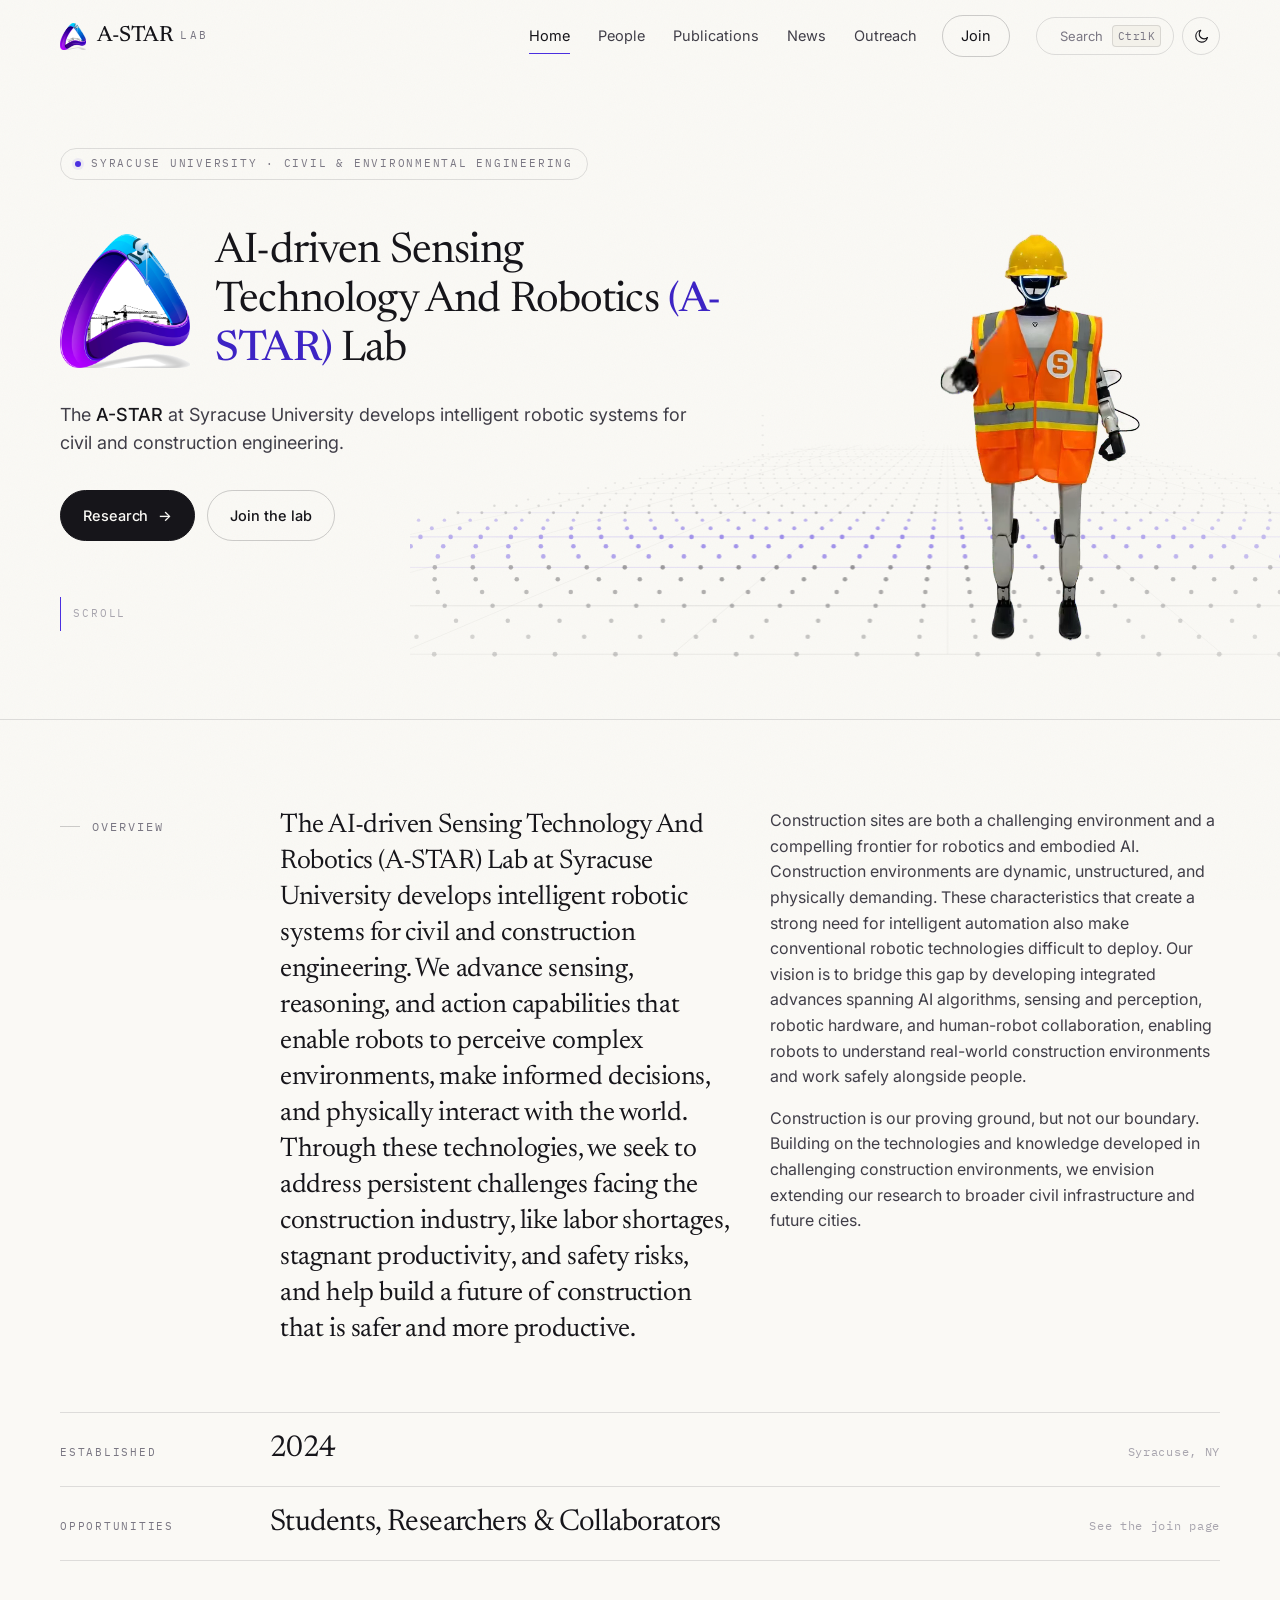
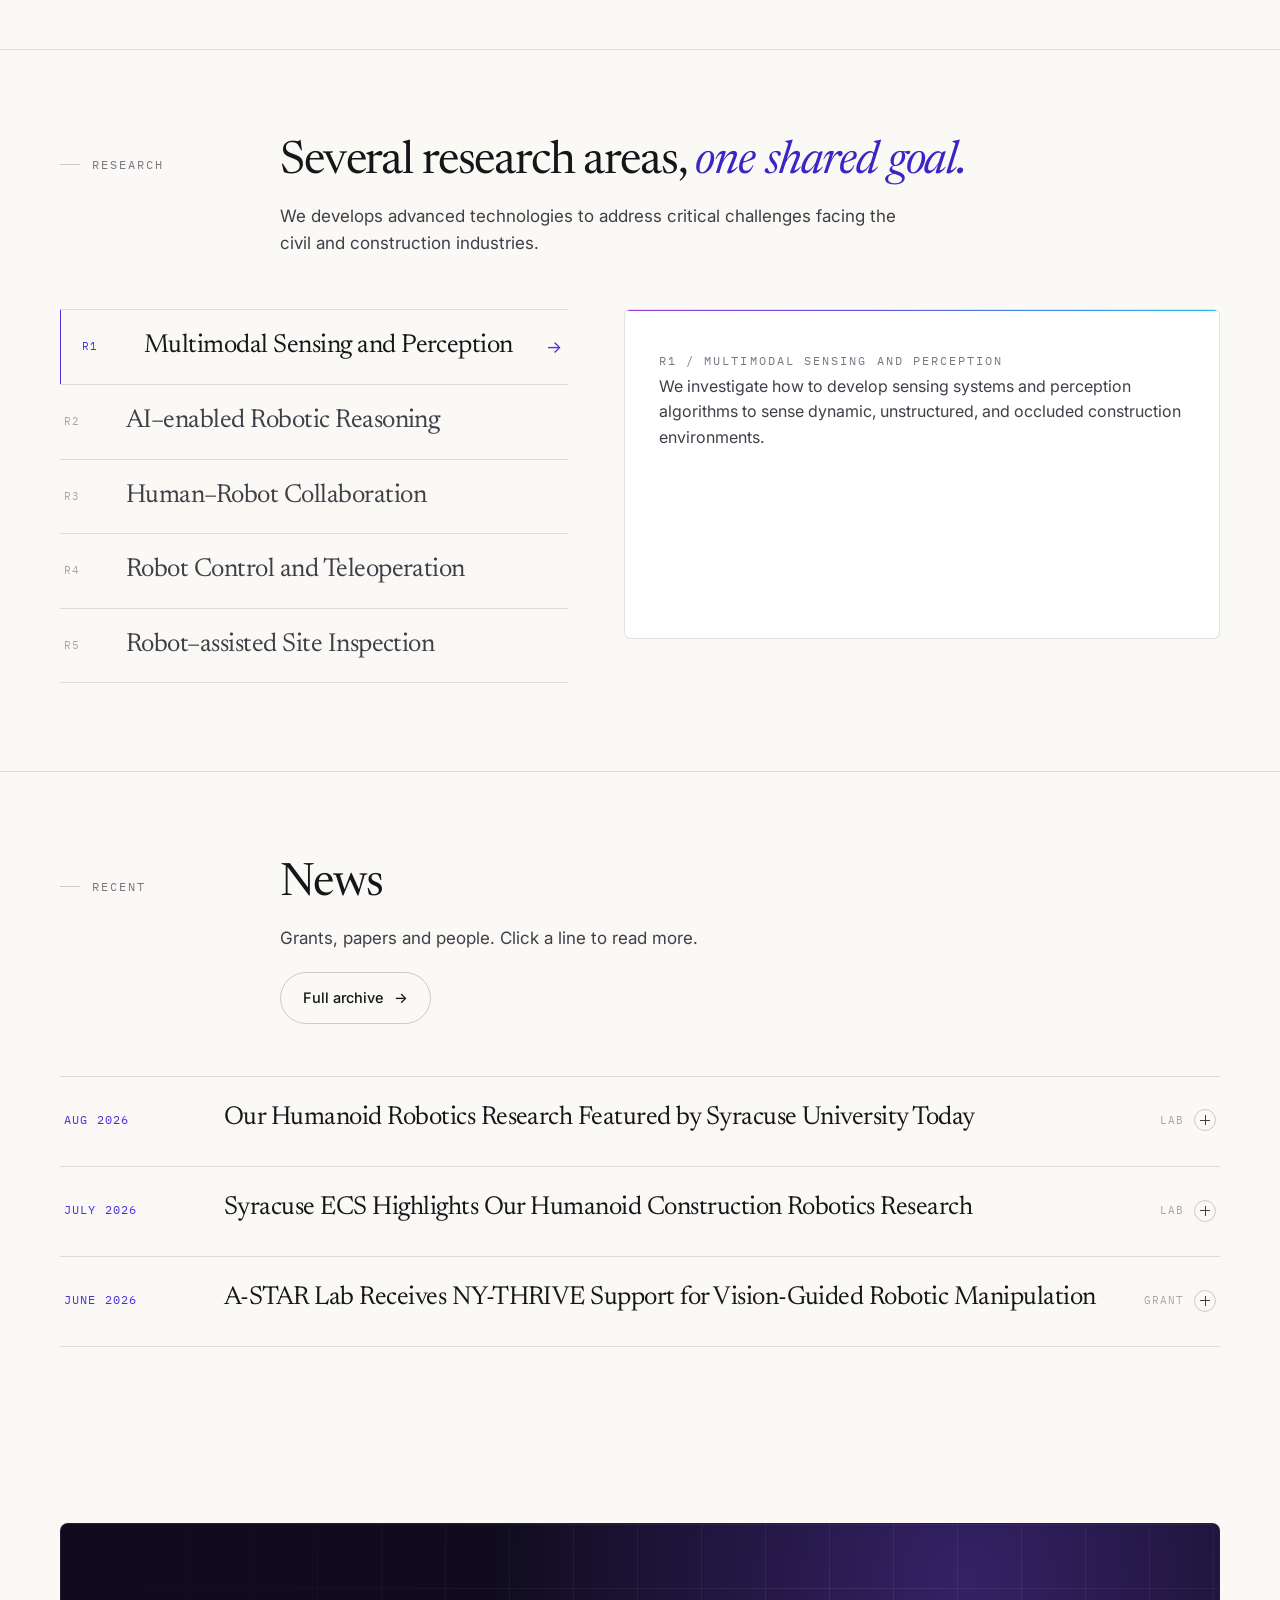
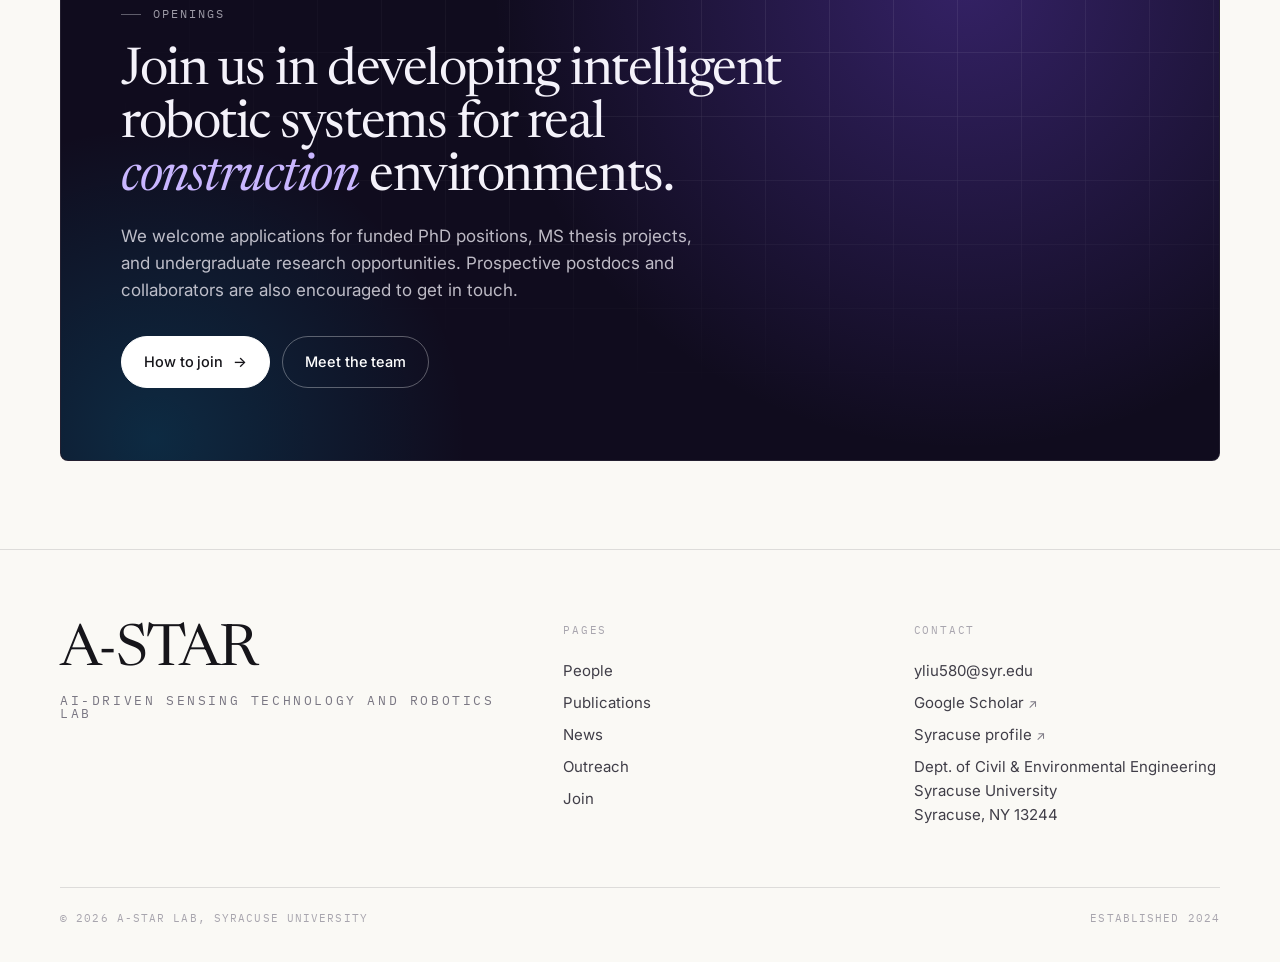
==== commit 4b171711: "Update index.html" ====
--- a/index.html
+++ b/index.html
@@ -78,8 +78,8 @@
               >
             </h1>
             <p class="lede">
-              The <strong>A-STAR Lab</strong> develops intelligent robots that
-              perceive, plan, learn, and work with people in construction.
+              The <strong>A-STAR</strong> at Syracuse University 
+              develops intelligent robotic systems for civil and construction engineering. 
             </p>
             <div class="hero-cta">
               <a class="btn solid" href="#research"
@@ -128,27 +128,30 @@
             <div class="duo-body">
               <div>
                 <p class="fore">
-                  Construction environments are built around people. We develop
-                  robotic intelligence that enables machines to perceive, adapt,
-                  and collaborate in them.
+                  The AI-driven Sensing Technology And Robotics (A-STAR) Lab at Syracuse University 
+                  develops intelligent robotic systems for civil and construction engineering. 
+                  We advance sensing, reasoning, and action capabilities that enable robots to 
+                  perceive complex environments, make informed decisions, and physically interact 
+                  with the world. Through these technologies, we seek to address persistent challenges 
+                  facing the construction industry, like labor shortages, stagnant productivity, and 
+                  safety risks, and help build a future of construction that is safer and more productive.
                 </p>
               </div>
               <div class="rest">
                 <p>
-                  Construction environments present robots with some of the
-                  hardest challenges in autonomy: unstructured spaces, changing
-                  tasks, physical interaction, incomplete information, and
-                  continuous coordination with people. A-STAR Lab develops
-                  intelligent robotic systems that can operate safely and
-                  effectively under these real-world conditions.
-                </p>
-                <p>
-                  Our research integrates perception, multimodal sensing,
-                  machine learning, planning, and control to enable robots to
-                  understand people and their surroundings, learn from human
-                  demonstrations, make decisions under task and safety
-                  constraints, and adapt their behavior during human-robot
-                  interaction.
+                  Construction sites are both a challenging environment and a compelling 
+                  frontier for robotics and embodied AI. Construction environments are 
+                  dynamic, unstructured, and physically demanding. These characteristics 
+                  that create a strong need for intelligent automation also make conventional 
+                  robotic technologies difficult to deploy. Our vision is to bridge this gap 
+                  by developing integrated advances spanning AI algorithms, sensing and perception, 
+                  robotic hardware, and human-robot collaboration, enabling robots to understand 
+                  real-world construction environments and work safely alongside people. 
+                </p>
+                <p>
+                  Construction is our proving ground, but not our boundary. Building on the 
+                  technologies and knowledge developed in challenging construction environments, 
+                  we envision extending our research to broader civil infrastructure and future cities.  
                 </p>
               </div>
             </div>
@@ -159,12 +162,6 @@
               <dt>Established</dt>
               <dd>2024</dd>
               <span class="note">Syracuse, NY</span>
-            </div>
-            <div class="spec">
-              <dt>Research Platforms</dt>
-              <dd>
-                Humanoids, Robotic Arms, Legged Robots, Motion Capture Systems
-              </dd>
             </div>
             <div class="spec">
               <dt>Opportunities</dt>
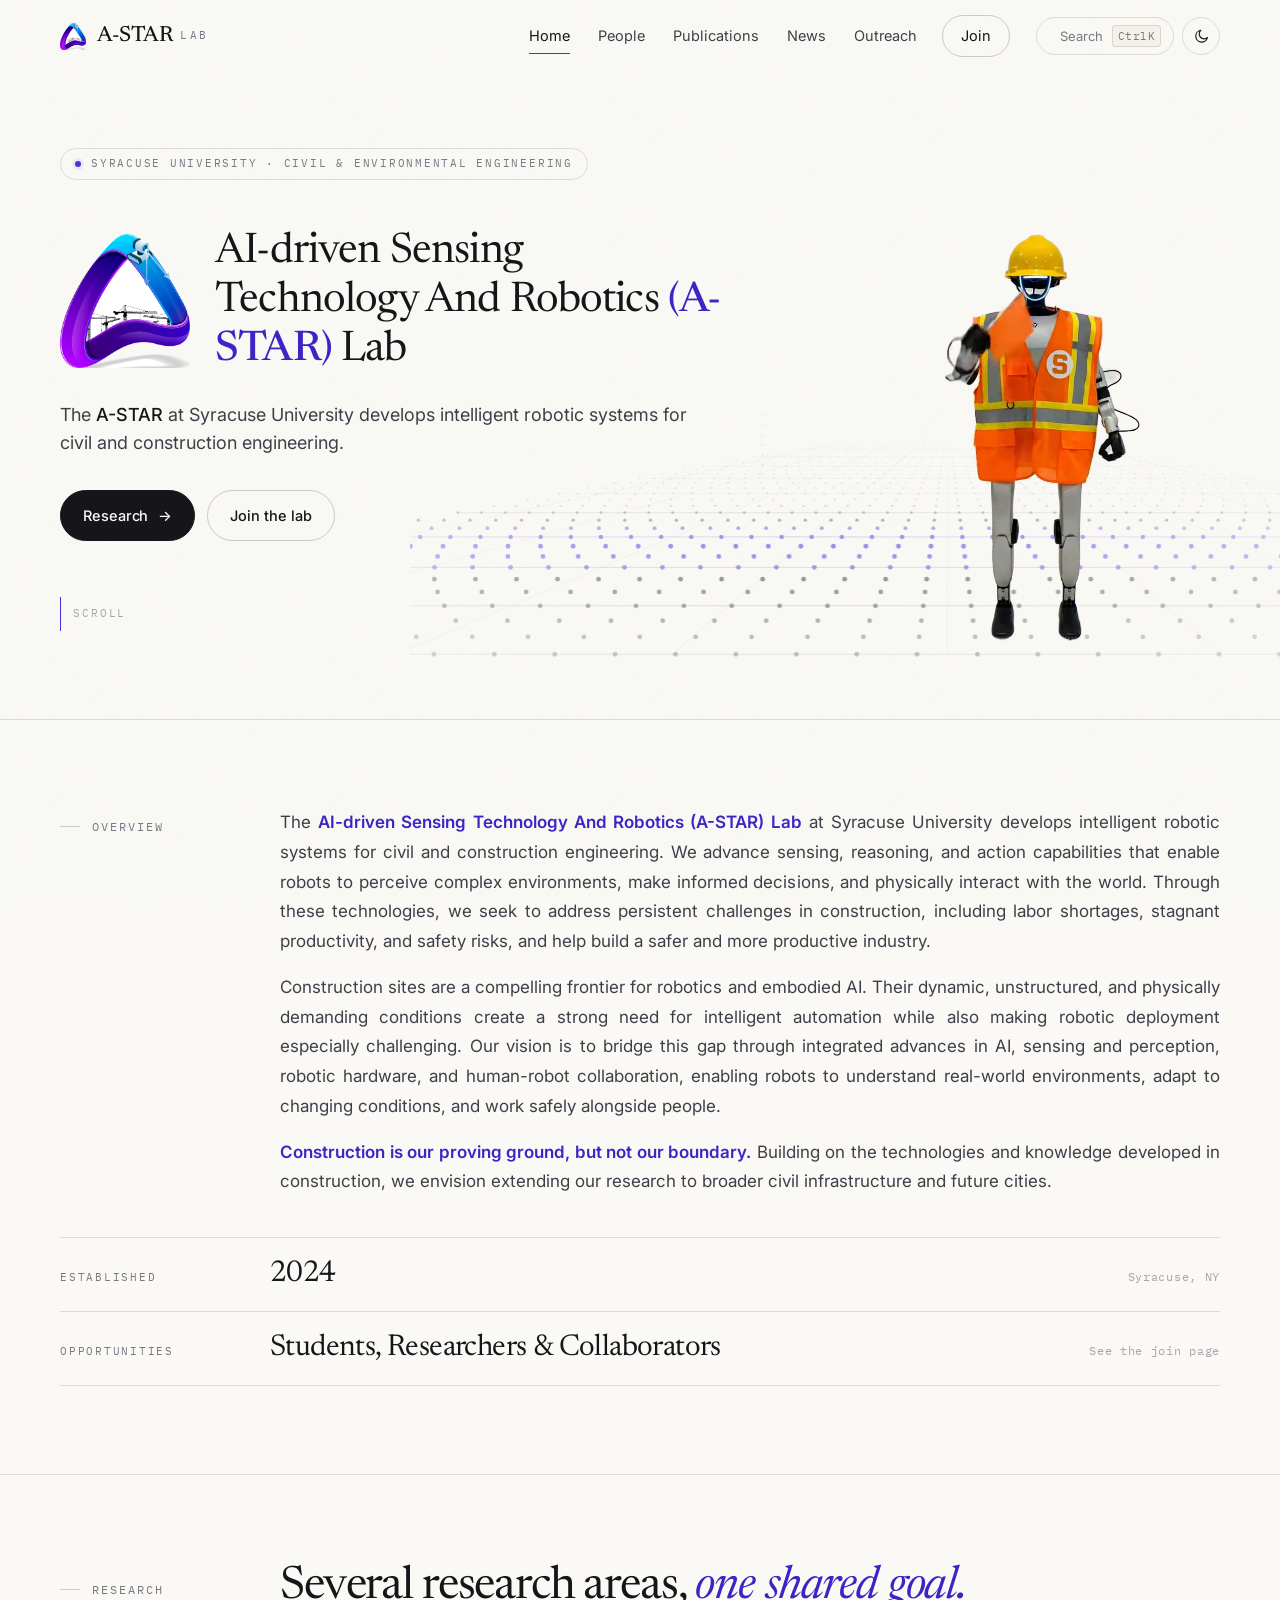
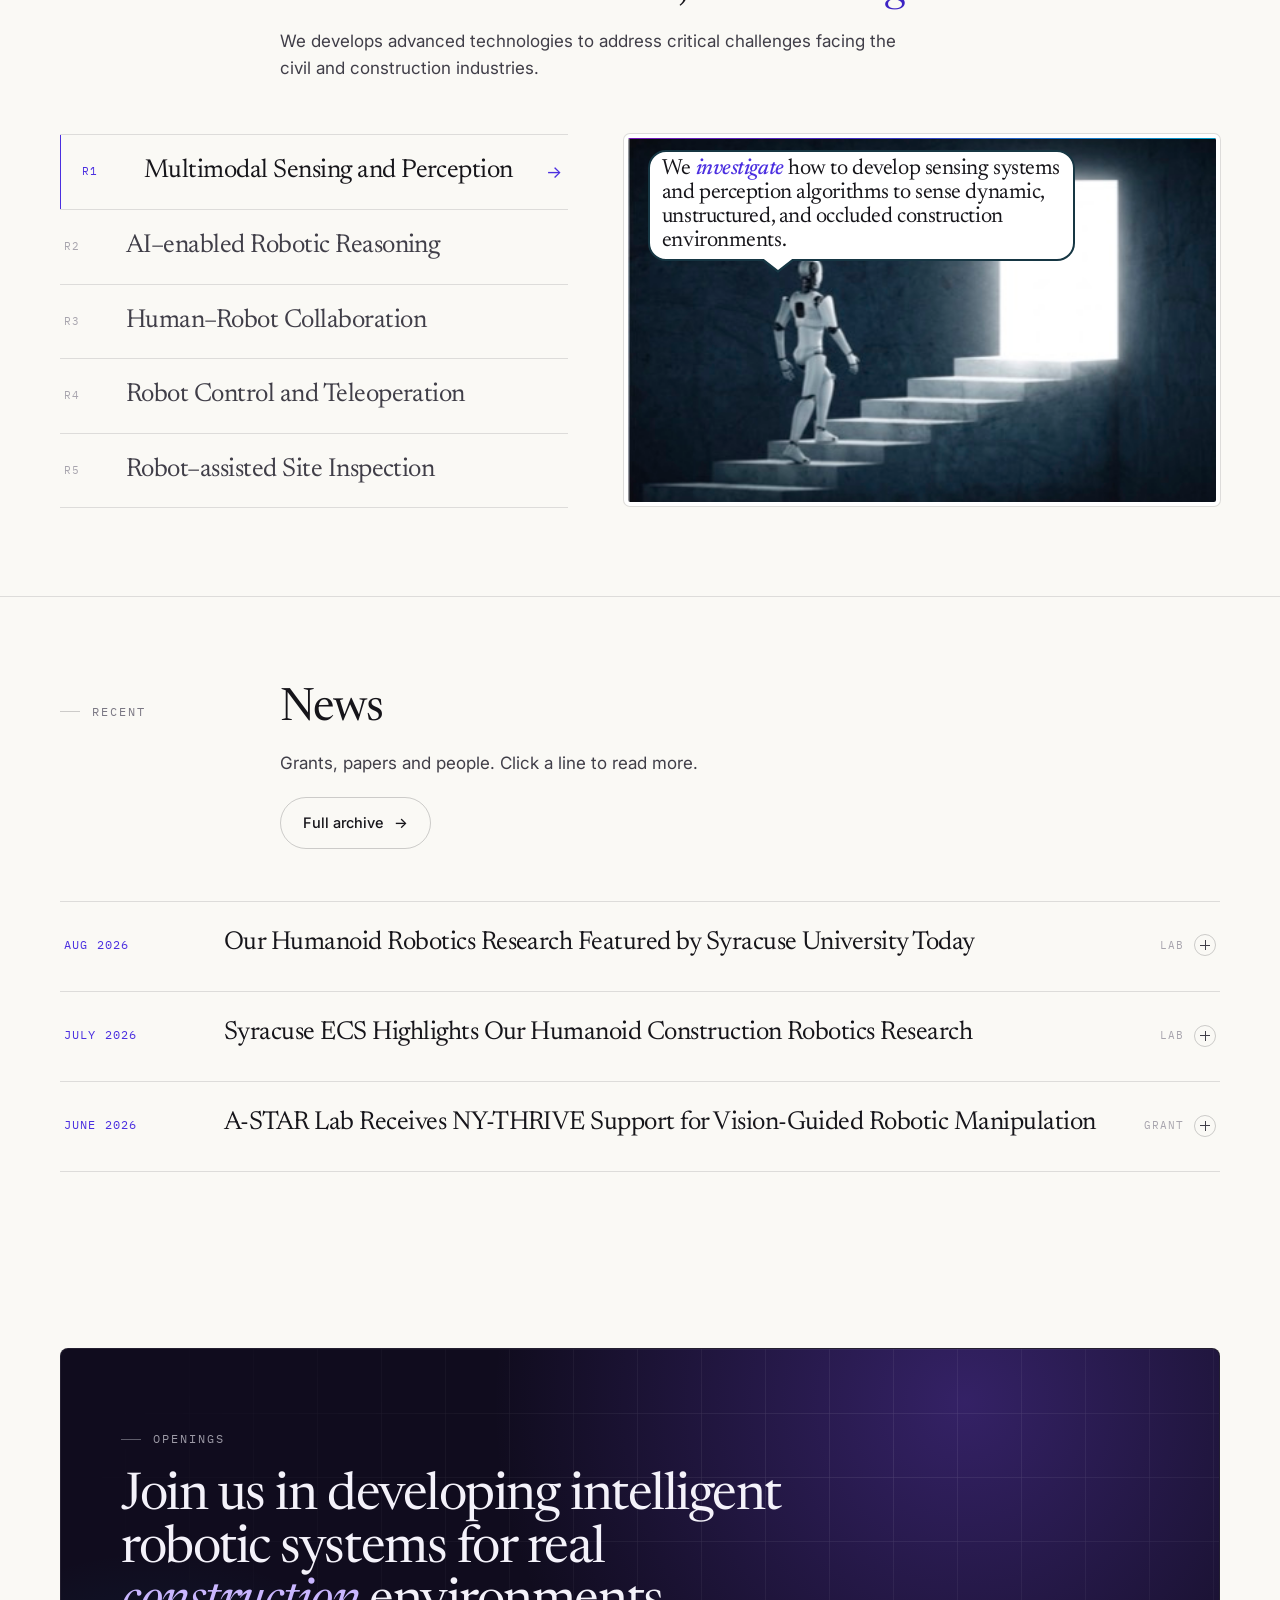
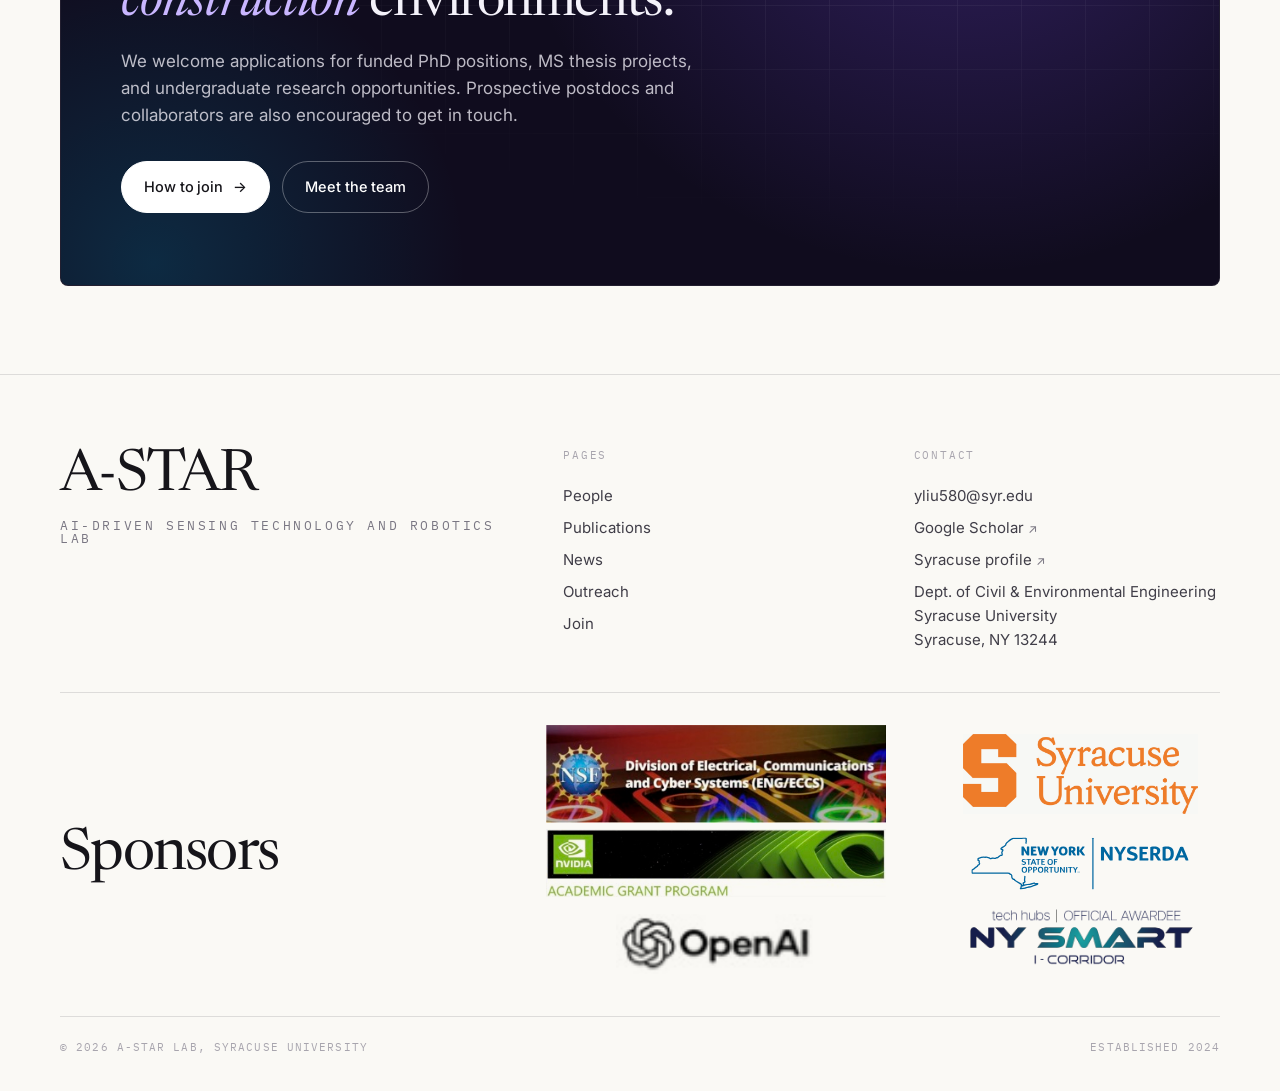
==== commit d0f641f2: "Update overview, research details, and sponsor footer" ====
--- a/index.html
+++ b/index.html
@@ -50,7 +50,7 @@
       href="https://fonts.googleapis.com/css2?family=Newsreader:ital,opsz,wght@0,6..72,300..600;1,6..72,300..500&family=Inter:wght@300..600&family=IBM+Plex+Mono:wght@400;500&display=swap"
       rel="stylesheet"
     />
-    <link rel="stylesheet" href="assets/style.css?v=40" />
+    <link rel="stylesheet" href="assets/style.css?v=48" />
   </head>
   <body>
     <div id="site-header"></div>
@@ -123,37 +123,38 @@
       <!-- ============================ OVERVIEW ============================ -->
       <section class="section line-top" id="overview" data-rail="Overview">
         <div class="wrap">
-          <div class="duo reveal">
+          <div class="duo overview reveal">
             <div class="sh-side"><span class="label">Overview</span></div>
-            <div class="duo-body">
-              <div>
-                <p class="fore">
-                  The AI-driven Sensing Technology And Robotics (A-STAR) Lab at Syracuse University 
-                  develops intelligent robotic systems for civil and construction engineering. 
-                  We advance sensing, reasoning, and action capabilities that enable robots to 
-                  perceive complex environments, make informed decisions, and physically interact 
-                  with the world. Through these technologies, we seek to address persistent challenges 
-                  facing the construction industry, like labor shortages, stagnant productivity, and 
-                  safety risks, and help build a future of construction that is safer and more productive.
-                </p>
-              </div>
-              <div class="rest">
-                <p>
-                  Construction sites are both a challenging environment and a compelling 
-                  frontier for robotics and embodied AI. Construction environments are 
-                  dynamic, unstructured, and physically demanding. These characteristics 
-                  that create a strong need for intelligent automation also make conventional 
-                  robotic technologies difficult to deploy. Our vision is to bridge this gap 
-                  by developing integrated advances spanning AI algorithms, sensing and perception, 
-                  robotic hardware, and human-robot collaboration, enabling robots to understand 
-                  real-world construction environments and work safely alongside people. 
-                </p>
-                <p>
-                  Construction is our proving ground, but not our boundary. Building on the 
-                  technologies and knowledge developed in challenging construction environments, 
-                  we envision extending our research to broader civil infrastructure and future cities.  
-                </p>
-              </div>
+            <div class="overview-copy">
+              <p>
+                The <strong>AI-driven Sensing Technology And Robotics
+                <span class="overview-name">(A-STAR)</span> Lab</strong> at Syracuse
+                University develops intelligent robotic systems for civil and
+                construction engineering. We advance sensing, reasoning, and
+                action capabilities that enable robots to perceive complex
+                environments, make informed decisions, and physically interact
+                with the world. Through these technologies, we seek to address
+                persistent challenges in construction, including labor
+                shortages, stagnant productivity, and safety risks, and help
+                build a safer and more productive industry.
+              </p>
+              <p>
+                Construction sites are a compelling frontier for robotics and
+                embodied AI. Their dynamic, unstructured, and physically
+                demanding conditions create a strong need for intelligent
+                automation while also making robotic deployment especially
+                challenging. Our vision is to bridge this gap through integrated
+                advances in AI, sensing and perception, robotic hardware, and
+                human-robot collaboration, enabling robots to understand
+                real-world environments, adapt to changing conditions, and work
+                safely alongside people.
+              </p>
+              <p>
+                <strong>Construction is our proving ground, but not our
+                boundary.</strong> Building on the technologies and knowledge
+                developed in construction, we envision extending our research
+                to broader civil infrastructure and future cities.
+              </p>
             </div>
           </div>
 
@@ -243,11 +244,11 @@
               </button>
             </div>
 
-            <div class="ex-stage">
+            <div class="ex-stage ex-stage--research">
               <article class="ex-panel is-active" id="a1" role="tabpanel">
                 <span class="label bare">R1 / Multimodal Sensing and Perception</span>
                 <p>
-                  We investigate how to develop sensing systems and perception algorithms to sense dynamic, 
+                  We <em>investigate</em> how to develop sensing systems and perception algorithms to sense dynamic,
                   unstructured, and occluded construction environments.
                 </p>
                 <!-- <div class="chips">
@@ -262,28 +263,28 @@
                 <span class="label bare">R2 / AI&ndash;enabled Robotic Reasoning</span>
                 <!-- <h3>Planning motion in complex construction environments</h3> -->
                 <p>
-                  We investigate how AI can enable robots to understand their collaborators, tasks, 
+                  We <em>investigate</em> how AI can enable robots to understand their collaborators, tasks,
                   and surrounding environments and make informed decisions during construction operations.
                 </p>
               </article>
               <article class="ex-panel" id="a3" role="tabpanel">
                 <span class="label bare">R3 / Human&ndash;Robot Collaboration</span>
                 <p>
-                  We investigate how robots can safely, reliably, and effectively collaborate with 
+                  We <em>investigate</em> how robots can safely, reliably, and effectively collaborate with
                   workers to improve task execution and completion.
                 </p>
               </article>
               <article class="ex-panel" id="a4" role="tabpanel">
                 <span class="label bare">R4 / Robot Control and Teleoperation</span>
                 <p>
-                 We investigate how to build intuitive control methods that enable construction workers 
+                 We <em>investigate</em> how to build intuitive control methods that enable construction workers
                   to supervise and operate robots for complex construction tasks.
                 </p>
               </article>
               <article class="ex-panel" id="a5" role="tabpanel">
                 <span class="label bare">R5 / Robot&ndash;assisted Site Inspection</span>
                 <p>
-                 We investigate how to build robotic systems that can perceive, navigate, and 
+                 We <em>investigate</em> how to build robotic systems that can perceive, navigate, and
                   interact with built environments to support reliable site inspection.
                 </p>
               </article>
@@ -452,6 +453,6 @@
     </main>
 
     <div id="site-footer"></div>
-    <script src="assets/site.js?v=40"></script>
+    <script src="assets/site.js?v=44"></script>
   </body>
 </html>
--- a/assets/style.css
+++ b/assets/style.css
@@ -1075,39 +1075,37 @@
   display: inline-flex;
 }
 
-/* two-column editorial text */
+/* Overview: original section label and site body typography. */
 .duo {
   display: grid;
   grid-template-columns: 180px minmax(0, 1fr);
   gap: 40px;
-}
-.duo-body {
-  display: grid;
-  grid-template-columns: repeat(2, minmax(0, 1fr));
-  gap: 40px;
-}
-.duo-body .fore {
-  font-family: "Newsreader", serif;
-  font-size: clamp(21px, 2.1vw, 27px);
-  line-height: 1.34;
-  letter-spacing: -0.015em;
-}
-.duo-body .fore em {
-  font-style: italic;
+  align-items: start;
+}
+.overview-copy p {
+  color: var(--ink-2);
+  font-family: inherit;
+  font-size: 17px;
+  font-weight: 400;
+  line-height: 1.75;
+  text-align: justify;
+  text-align-last: left;
+}
+.overview-copy p + p {
+  margin-top: 16px;
+}
+.overview-copy strong {
   color: var(--accent-ink);
-}
-.duo-body p + p {
-  margin-top: 16px;
-}
-.duo-body .rest p {
-  color: var(--ink-2);
-  font-size: 16px;
+  font-weight: 600;
+}
+.overview-name {
+  white-space: nowrap;
 }
 
 /* --- spec table (replaces stat tiles) ---------------------------------- */
 .specs {
   border-top: 1px solid var(--line);
-  margin-top: 64px;
+  margin-top: 40px;
 }
 .spec {
   display: grid;
@@ -1287,6 +1285,79 @@
 }
 .ex-panel p + p {
   margin-top: 14px;
+}
+
+/* Research details: shared image with a speech bubble for each area. */
+.ex-stage--research {
+  width: 100%;
+  min-width: 0;
+  aspect-ratio: 435 / 271;
+  min-height: 0;
+  border: 4px solid #fff;
+  background: #102833 url("research_sec.jpg") center / cover no-repeat;
+  box-shadow: 0 0 0 1px var(--line);
+}
+.ex-stage--research::before {
+  z-index: 1;
+}
+.ex-stage--research .ex-panel {
+  padding: 12px 20px 32px;
+}
+.ex-stage--research .label {
+  position: absolute;
+  width: 1px;
+  height: 1px;
+  overflow: hidden;
+  clip-path: inset(50%);
+  white-space: nowrap;
+}
+.ex-stage--research .ex-panel p {
+  position: relative;
+  width: 78%;
+  padding: 6px 12px;
+  border: 2px solid #163643;
+  border-radius: 18px;
+  background: #fff;
+  color: #16151a;
+  font-family: "Newsreader", Georgia, serif;
+  font-size: clamp(20px, 1.75vw, 22px);
+  line-height: 1.08;
+  letter-spacing: -0.02em;
+}
+.ex-stage--research .ex-panel p::before,
+.ex-stage--research .ex-panel p::after {
+  content: "";
+  position: absolute;
+  left: 26%;
+  width: 0;
+  height: 0;
+  border-left: 18px solid transparent;
+  border-right: 18px solid transparent;
+  border-top: 14px solid #163643;
+  bottom: -14px;
+}
+.ex-stage--research .ex-panel p::after {
+  border-top-color: #fff;
+  bottom: -11px;
+}
+.ex-stage--research .ex-panel em {
+  color: #4b2fe0;
+  font-weight: 500;
+}
+@media (max-width: 620px) {
+  .ex-stage--research {
+    min-height: 360px;
+    background-size: 100% auto;
+    background-position: center bottom;
+  }
+  .ex-stage--research .ex-panel {
+    padding: 12px 12px 32px;
+  }
+  .ex-stage--research .ex-panel p {
+    width: 94%;
+    font-size: 20px;
+    line-height: 1.12;
+  }
 }
 .ex-fig {
   margin: 0 0 22px;
@@ -2077,9 +2148,11 @@
   grid-template-columns: minmax(0, 1.5fr) minmax(0, 1fr) minmax(0, 1fr);
   gap: 44px;
 }
-.foot-brand {
+.foot-brand,
+.foot-sponsors h4 {
   font-family: "Newsreader", serif;
   font-size: clamp(34px, 4.6vw, 58px);
+  font-weight: 400;
   letter-spacing: -0.03em;
   line-height: 1;
 }
@@ -2118,13 +2191,114 @@
   color: var(--accent-ink);
   padding-left: 5px;
 }
+.foot-sponsors {
+  display: grid;
+  grid-template-columns: minmax(240px, 0.95fr) minmax(0, 1.6fr);
+  gap: 56px;
+  align-items: center;
+  margin-top: 36px;
+  padding-top: 32px;
+  border-top: 1px solid var(--line);
+}
+.foot-sponsors h4 {
+  margin: 0;
+  text-transform: none;
+  color: var(--ink);
+}
+.sponsors-grid {
+  display: grid;
+  grid-template-columns: minmax(0, 1.35fr) minmax(0, 1fr);
+  align-items: center;
+  gap: 6px 36px;
+  width: 100%;
+  background: var(--paper);
+  isolation: isolate;
+}
+.sponsor-logo {
+  display: flex;
+  align-items: center;
+  justify-content: center;
+  min-width: 0;
+  height: auto;
+}
+.sponsor-logo img {
+  display: block;
+  width: auto;
+  height: auto;
+  max-width: 100%;
+  max-height: 90px;
+  object-fit: contain;
+  mix-blend-mode: multiply;
+}
+.sponsor-logo--nsf img,
+.sponsor-logo--nvidia img {
+  width: 340px;
+}
+.sponsor-logo--nsf img {
+  max-height: 100px;
+}
+.sponsor-logo--syracuse img,
+.sponsor-logo--nyserda img {
+  width: 235px;
+}
+.sponsor-logo--openai img {
+  width: 200px;
+}
+.sponsor-logo--ny-smart img {
+  width: 235px;
+  height: 80px;
+  object-fit: cover;
+}
+[data-theme="dark"] .sponsors-grid {
+  padding: 16px 24px;
+  border-radius: 4px;
+  background: #f8f7f3;
+}
+@media (max-width: 900px) {
+  .foot-sponsors {
+    grid-template-columns: minmax(0, 1fr);
+    gap: 24px;
+  }
+}
+@media (max-width: 620px) {
+  .foot-sponsors {
+    margin-top: 32px;
+    padding-top: 24px;
+  }
+  .sponsors-grid {
+    gap: 6px 24px;
+  }
+  .sponsor-logo img {
+    max-height: 76px;
+  }
+  .sponsor-logo--ny-smart img {
+    height: auto;
+    aspect-ratio: 2.7;
+  }
+  [data-theme="dark"] .sponsors-grid {
+    padding: 16px;
+  }
+}
+@media (max-width: 460px) {
+  .sponsors-grid {
+    grid-template-columns: minmax(0, 1fr);
+  }
+  .sponsor-logo--nsf img,
+  .sponsor-logo--nvidia img {
+    max-height: 90px;
+  }
+  .sponsor-logo--ny-smart img {
+    height: 80px;
+    aspect-ratio: auto;
+  }
+}
 .foot-bar {
   display: flex;
   justify-content: space-between;
   align-items: center;
   gap: 16px;
   flex-wrap: wrap;
-  margin-top: 56px;
+  margin-top: 32px;
   padding-top: 22px;
   border-top: 1px solid var(--line);
   font-family: "IBM Plex Mono", monospace;
@@ -2555,9 +2729,8 @@
   .plate {
     max-width: 420px;
   }
-  .duo-body {
-    grid-template-columns: 1fr;
-    gap: 22px;
+  .overview-copy p {
+    text-align: left;
   }
   .spec {
     grid-template-columns: 1fr auto;
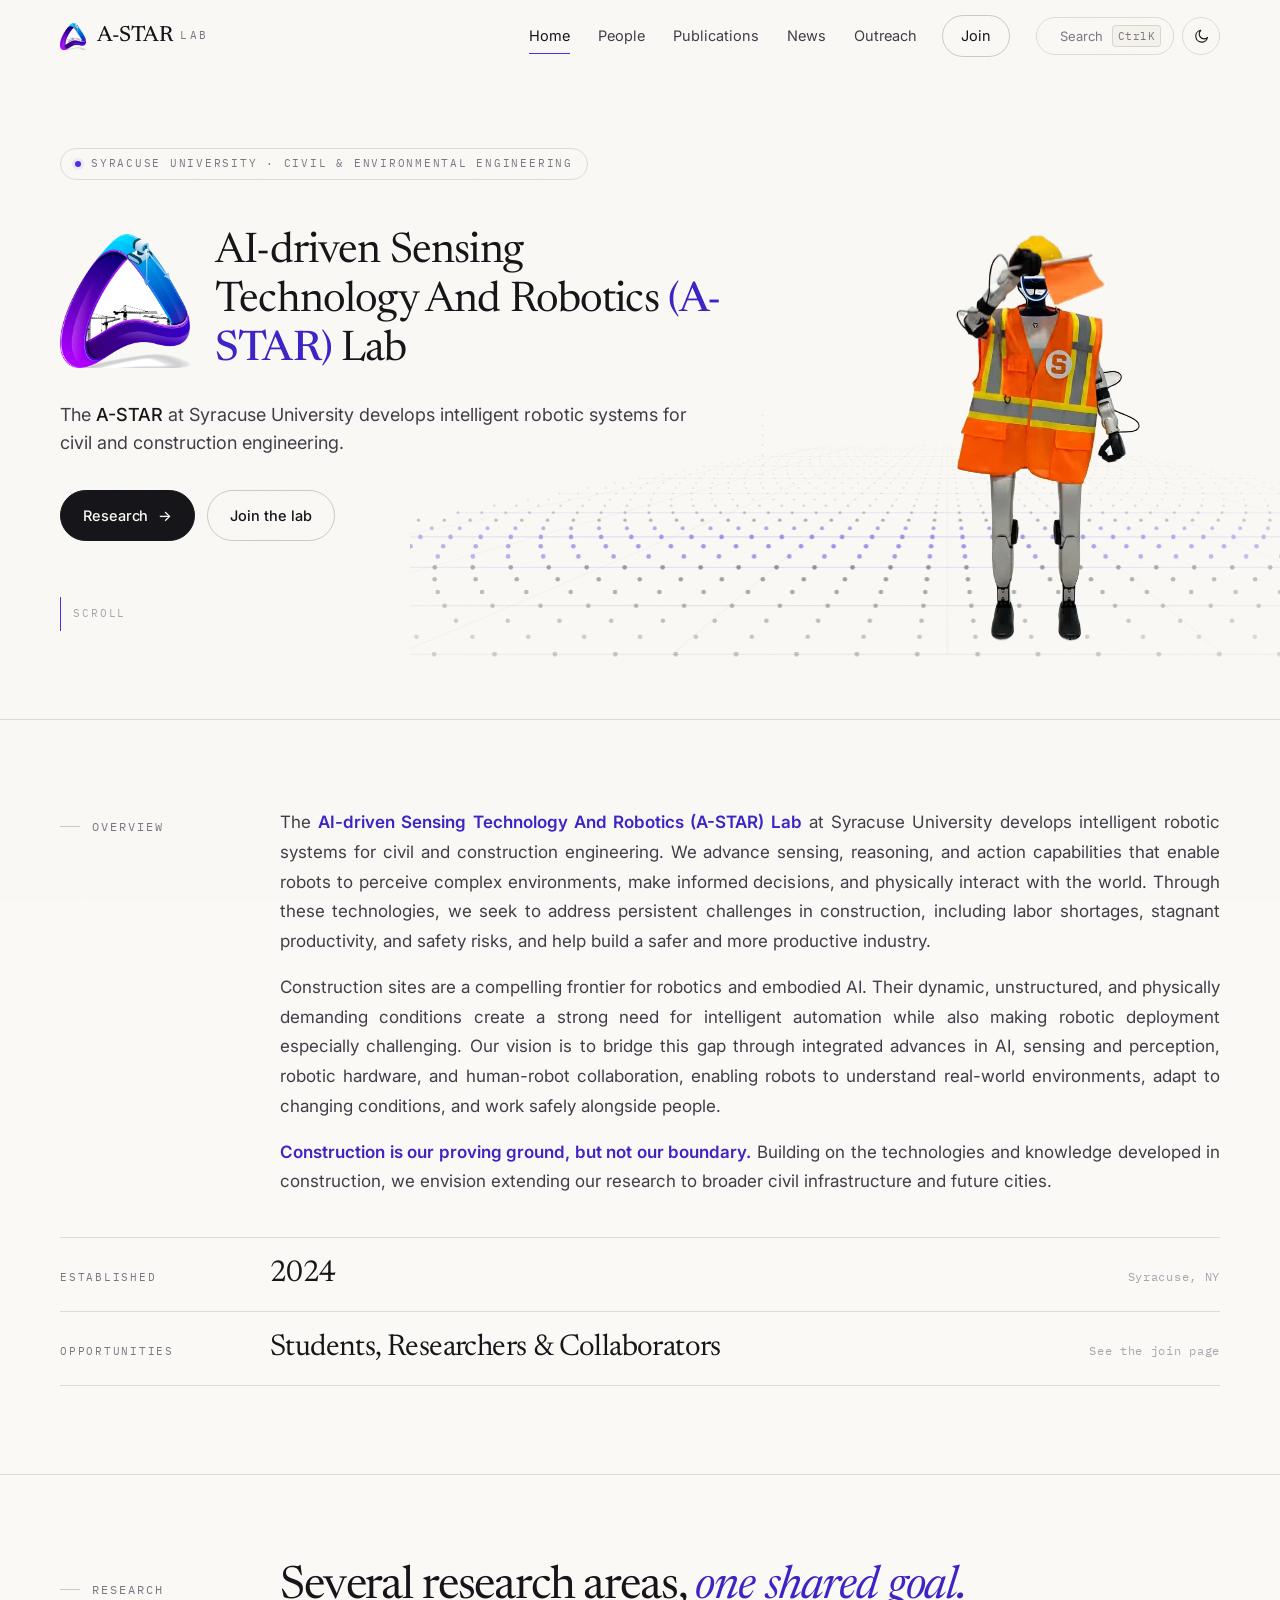
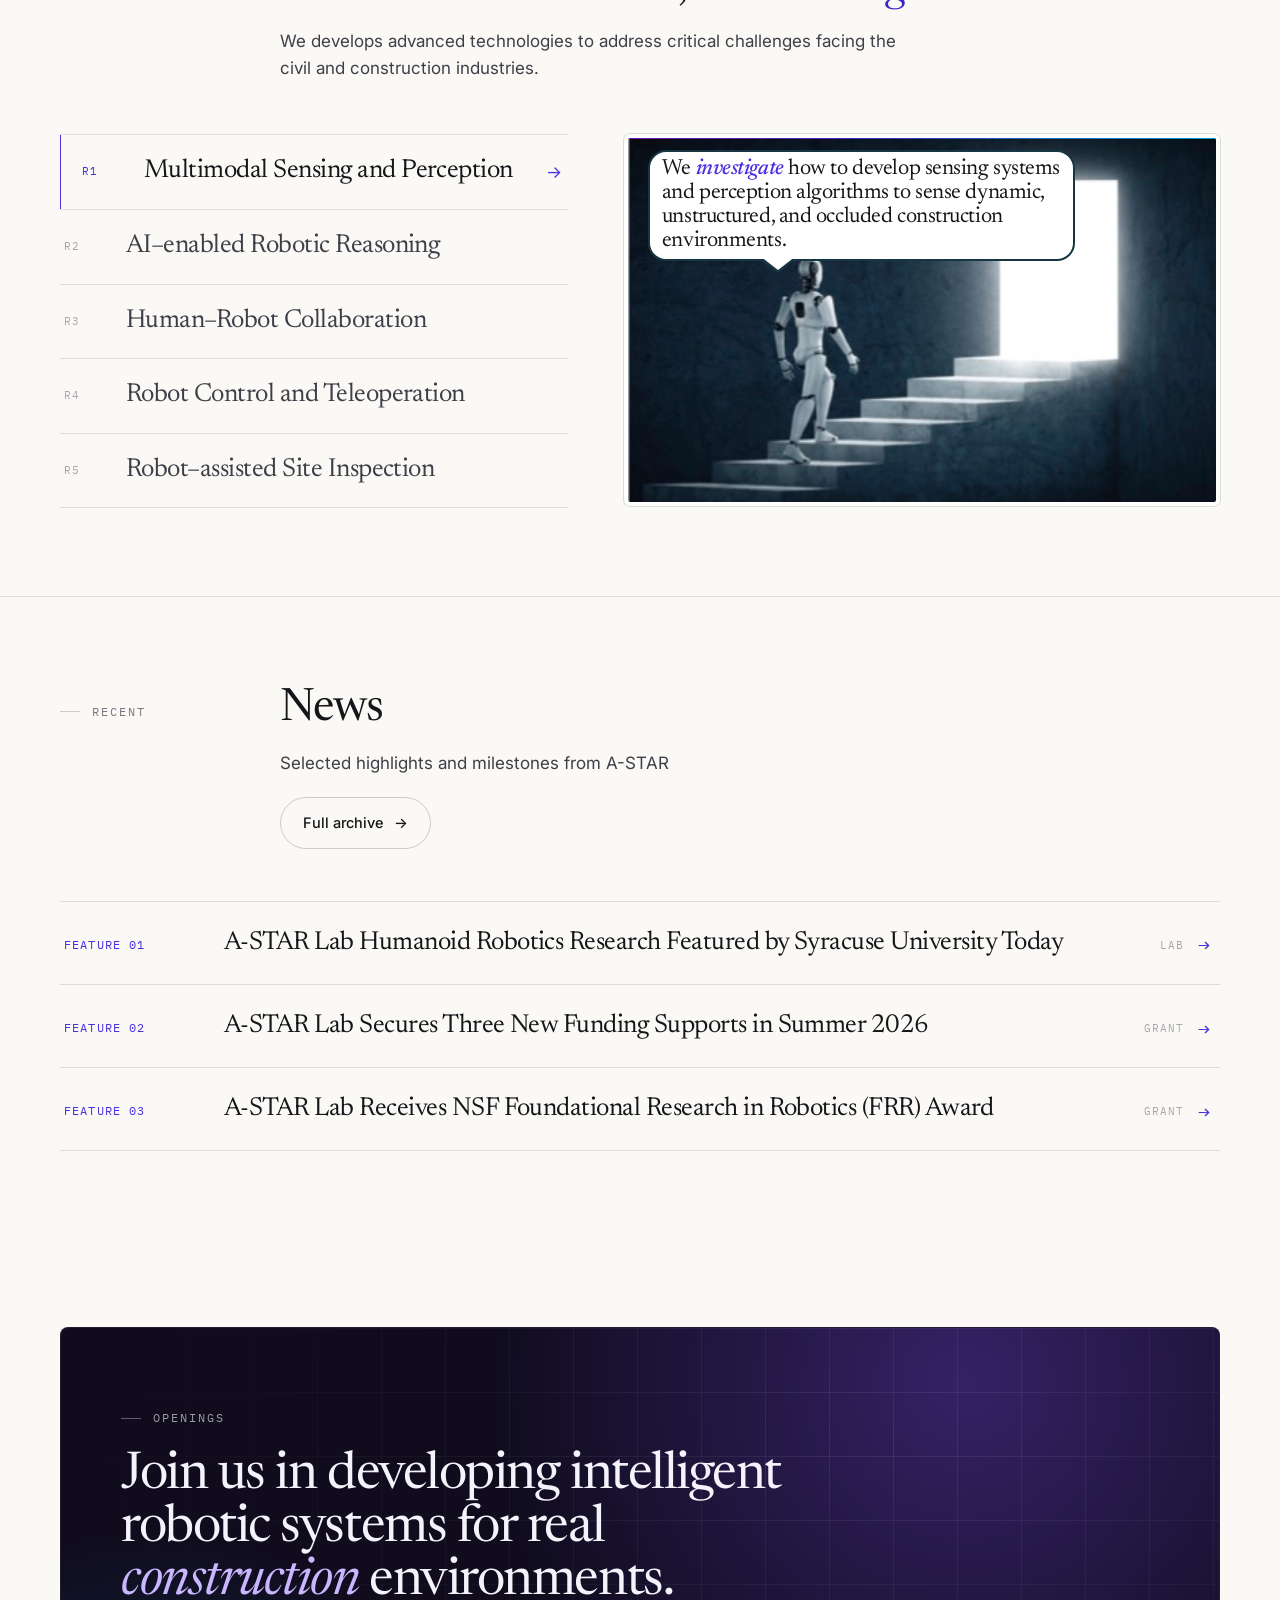
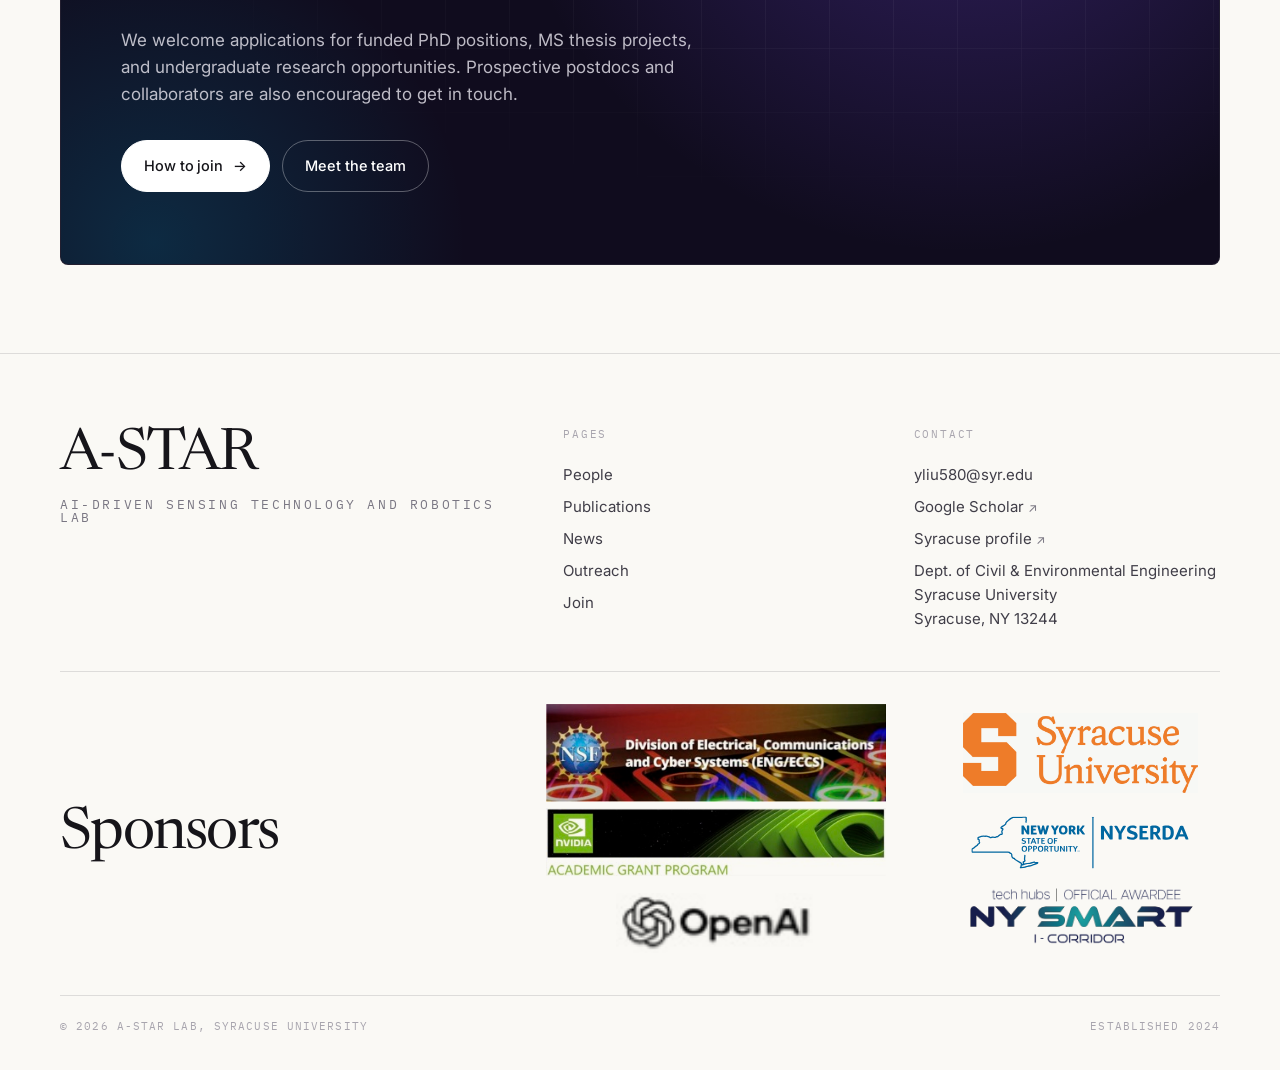
==== commit d761d6e2: "Replace homepage news feed with curated links" ====
--- a/index.html
+++ b/index.html
@@ -50,7 +50,7 @@
       href="https://fonts.googleapis.com/css2?family=Newsreader:ital,opsz,wght@0,6..72,300..600;1,6..72,300..500&family=Inter:wght@300..600&family=IBM+Plex+Mono:wght@400;500&display=swap"
       rel="stylesheet"
     />
-    <link rel="stylesheet" href="assets/style.css?v=48" />
+    <link rel="stylesheet" href="assets/style.css?v=49" />
   </head>
   <body>
     <div id="site-header"></div>
@@ -300,127 +300,67 @@
             <div class="sh-side"><span class="label">Recent</span></div>
             <div>
               <h2>News</h2>
-              <p>Grants, papers and people. Click a line to read more.</p>
+              <p>Selected highlights and milestones from A-STAR</p>
               <a class="btn line sh-link" href="news.html"
                 >Full archive <span class="arw">&rarr;</span></a
               >
             </div>
           </div>
 
-          <!-- Auto-filled from news.html at load; the entries below are the fallback
-               shown if that fetch fails (e.g. opened over file://). -->
-          <div
-            class="idx reveal"
-            data-news-feed="news.html"
-            data-news-count="3"
-          >
-            <div
-              class="idx-row"
+          <!-- Manually selected highlights; each row links to more information. -->
+          <div class="idx reveal">
+            <a
+              class="idx-row idx-row--link"
+              href="https://news.syr.edu/2026/08/05/developing-humanoid-robot-that-learns-construction-skills-from-human-workers/"
               data-search="humanoid learning from workers"
               data-group="News"
               data-kind="news"
               data-sub="Aug 2026"
             >
-              <span class="when">Aug 2026</span>
+              <span class="when">Feature 01</span>
               <h3>
-                Our Humanoid Robotics Research Featured by Syracuse University
-                Today
+                A-STAR Lab Humanoid Robotics Research Featured by Syracuse
+                University Today
               </h3>
               <span class="tail"
-                >Paper<span class="toggle" aria-hidden="true"></span
+                >Lab<span class="news-arrow" aria-hidden="true">&rarr;</span
               ></span>
-              <div class="idx-body">
-                <div>
-                  <p>
-                    <em>Syracuse University Today</em>
-                    featured A-STAR Lab's recent research on humanoid robots
-                    learning construction skills from human workers. The story
-                    highlights our vision-based perception-and-action framework
-                    and its demonstration across 30 construction skills and
-                    tasks learned directly from human demonstrations.
-                  </p>
-                  <div class="links">
-                    <a
-                      href="https://news.syr.edu/2026/08/05/developing-humanoid-robot-that-learns-construction-skills-from-human-workers/"
-                      >News Source</a
-                    >
-                  </div>
-                </div>
-              </div>
-            </div>
-
-            <div
-              class="idx-row"
-              data-search="NVIDIA academic grant"
+            </a>
+
+            <a
+              class="idx-row idx-row--link"
+              href="news.html#timeline"
+              data-search="three new funding supports summer 2026"
               data-group="News"
               data-kind="news"
-              data-sub="Dec 2025"
+              data-sub="Summer 2026"
             >
-              <span class="when">Dec 2025</span>
-              <h3>Selected for the NVIDIA Academic Grant Program</h3>
+              <span class="when">Feature 02</span>
+              <h3>
+                A-STAR Lab Secures Three New Funding Supports in Summer 2026
+              </h3>
               <span class="tail"
-                >Grant<span class="toggle" aria-hidden="true"></span
+                >Grant<span class="news-arrow" aria-hidden="true">&rarr;</span
               ></span>
-              <div class="idx-body">
-                <div>
-                  <p>
-                    A-STAR Lab was selected for the
-                    <em>NVIDIA Academic Grant Program</em> for our
-                    roof-inspection robotics project. The award provides three
-                    RTX PRO 6000 Blackwell Max-Q Workstation Edition GPUs and
-                    two Jetson AGX Orin Developer Kits to support research on
-                    aerial robots with ground mobility and perception.
-                  </p>
-                </div>
-              </div>
-            </div>
-
-            <div
-              class="idx-row"
+            </a>
+
+            <a
+              class="idx-row idx-row--link"
+              href="https://www.nsf.gov/awardsearch/show-award/?AWD_ID=2525502&amp;HistoricalAwards=false"
               data-search="NSF foundational research in robotics aerial legged"
               data-group="News"
               data-kind="news"
               data-sub="Oct 2025"
             >
-              <span class="when">Oct 2025</span>
+              <span class="when">Feature 03</span>
               <h3>
-                A-STAR Lab Receives NSF FRR Award for Our Autonomous Roof
-                Inspection Project
+                A-STAR Lab Receives NSF Foundational Research in Robotics
+                (FRR) Award
               </h3>
               <span class="tail"
-                >Grant<span class="toggle" aria-hidden="true"></span
+                >Grant<span class="news-arrow" aria-hidden="true">&rarr;</span
               ></span>
-              <div class="idx-body">
-                <div>
-                  <p>
-                    A-STAR Lab and collaborators received a $700K award from the
-                    <em
-                      >National Science Foundation (NSF) Foundational
-                      Research</em
-                    >
-                    in Robotics (FRR) program for the project
-                    <em
-                      >”Endowing Aerial Robots with Ground Mobility and
-                      Multimodal Perception for Autonomous Roof Inspection.“</em
-                    >
-                    The project will develop an aerial-legged robotic platform
-                    that combines flying and walking capabilities with
-                    multimodal perception to enable safe and autonomous roof
-                    inspection in complex environments.
-                  </p>
-                  <div class="links">
-                    <a
-                      href="https://www.nsf.gov/awardsearch/show-award/?AWD_ID=2525502&HistoricalAwards=false"
-                      >View NSF Award (ECCS-2525502)</a
-                    >
-                    <a
-                      href="https://www.nsf.gov/awardsearch/show-award/?AWD_ID=2525503&HistoricalAwards=false"
-                      >View NSF Award (ECCS-2525503)</a
-                    >
-                  </div>
-                </div>
-              </div>
-            </div>
+            </a>
           </div>
         </div>
       </section>
@@ -453,6 +393,6 @@
     </main>
 
     <div id="site-footer"></div>
-    <script src="assets/site.js?v=44"></script>
+    <script src="assets/site.js?v=45"></script>
   </body>
 </html>
--- a/assets/style.css
+++ b/assets/style.css
@@ -1562,6 +1562,19 @@
   align-items: center;
   gap: 10px;
 }
+.idx-row--link .news-arrow {
+  display: inline-block;
+  width: 22px;
+  color: var(--accent);
+  font-size: 20px;
+  line-height: 1;
+  text-align: center;
+  transition: transform 0.25s var(--ease-out);
+}
+.idx-row--link:hover .news-arrow,
+.idx-row--link:focus-visible .news-arrow {
+  transform: translateX(3px);
+}
 .idx-row .toggle {
   width: 22px;
   height: 22px;
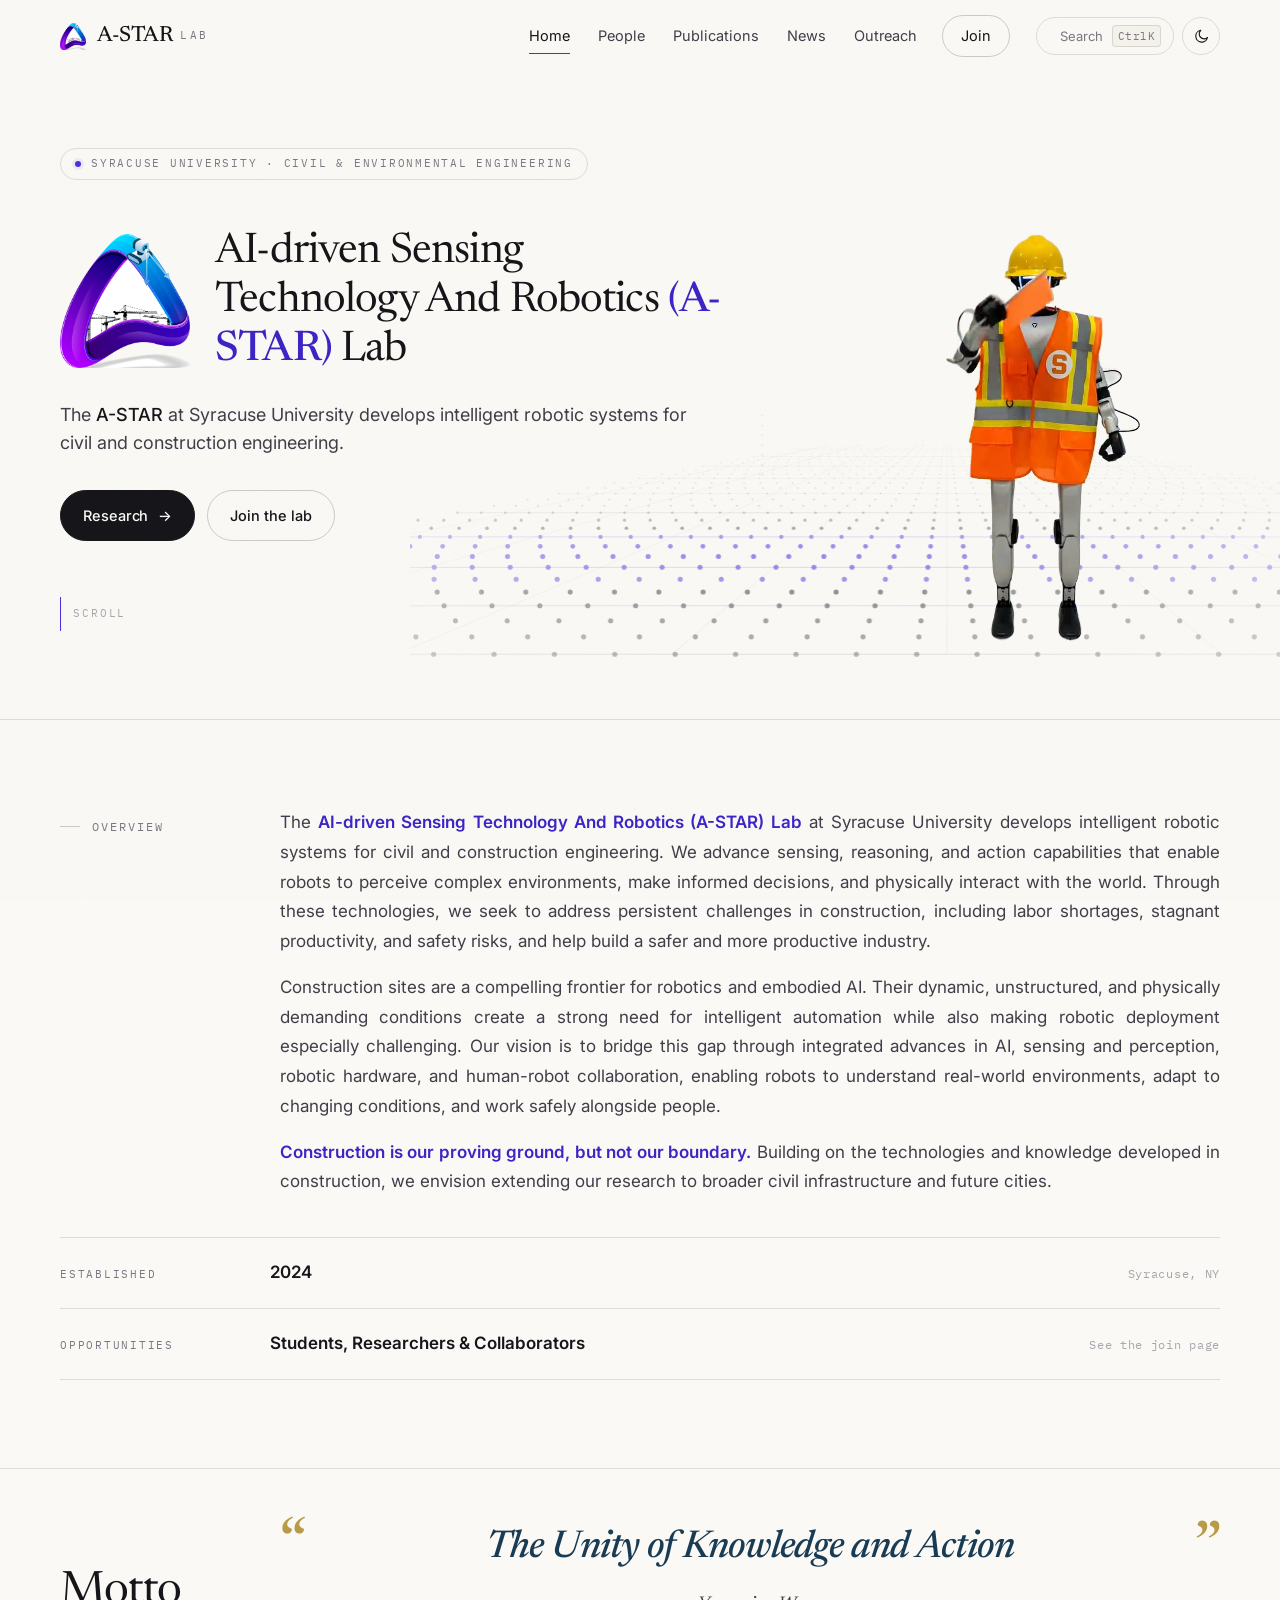
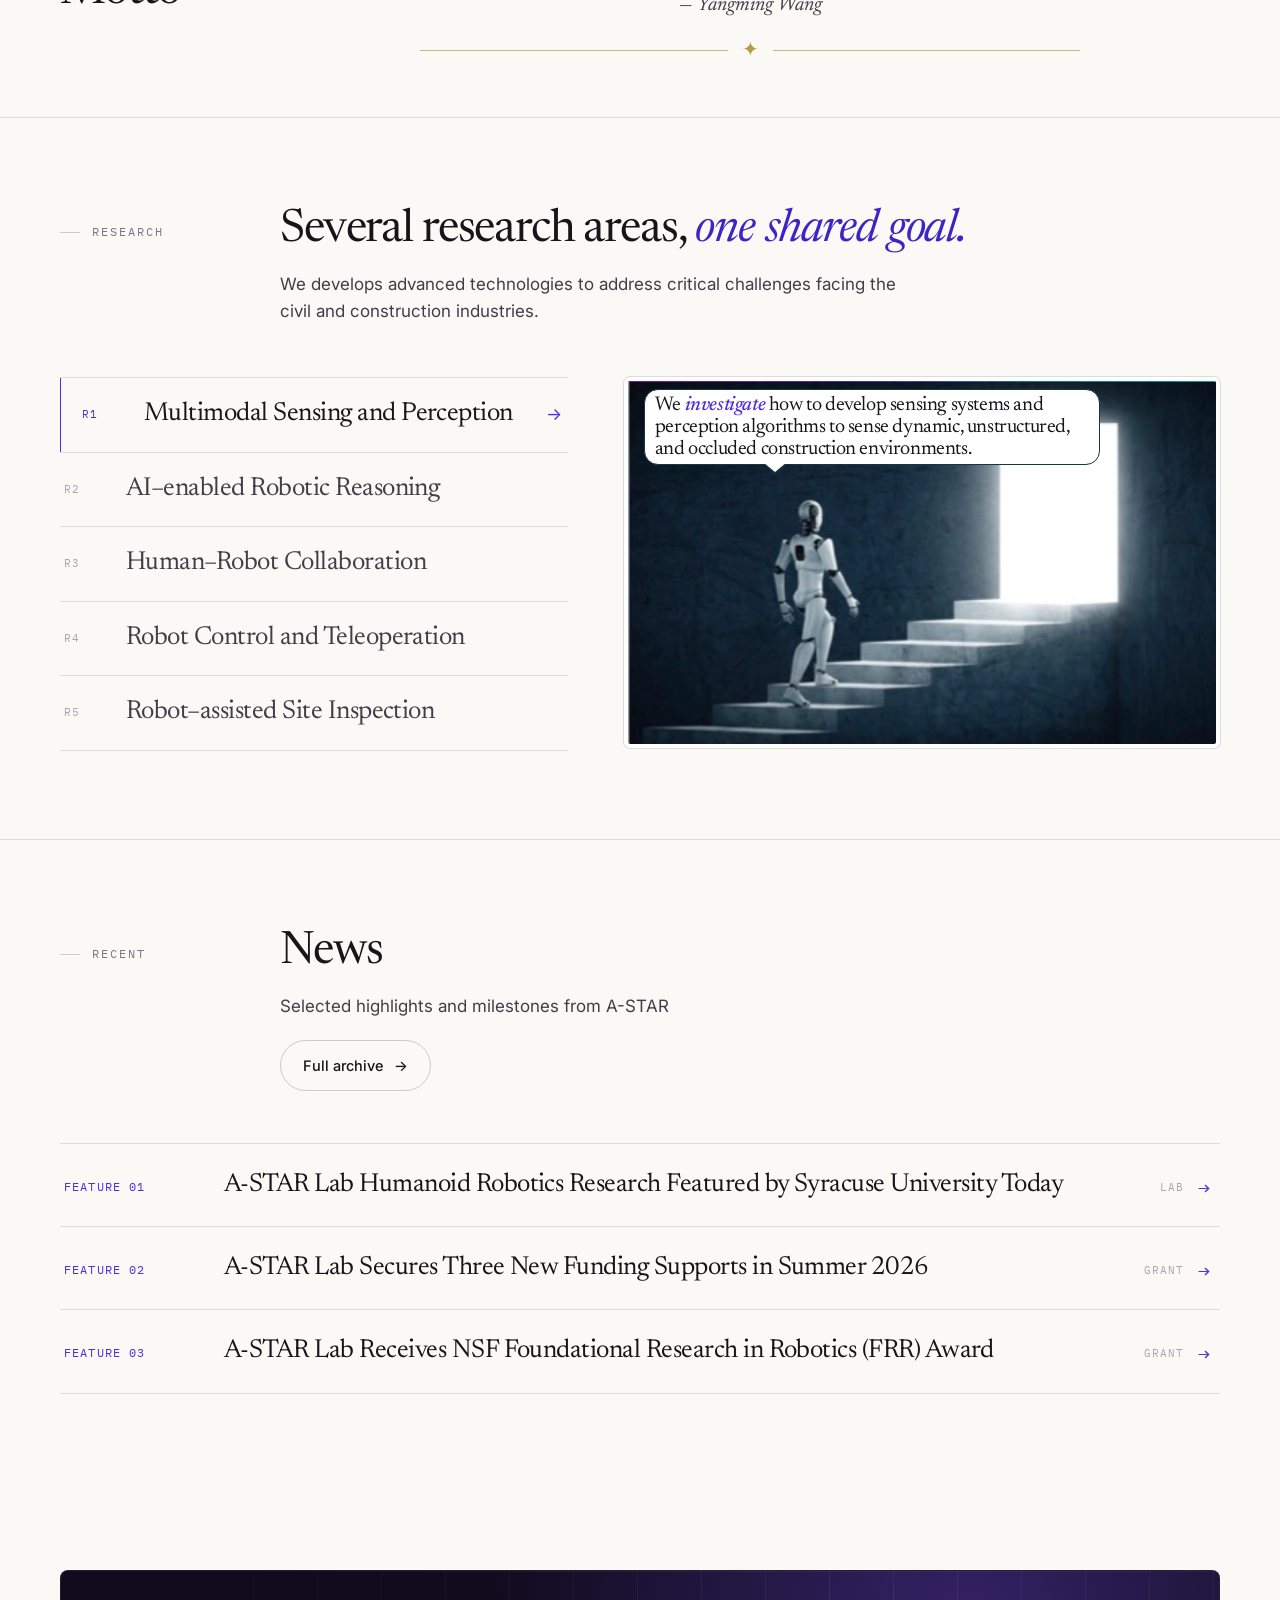
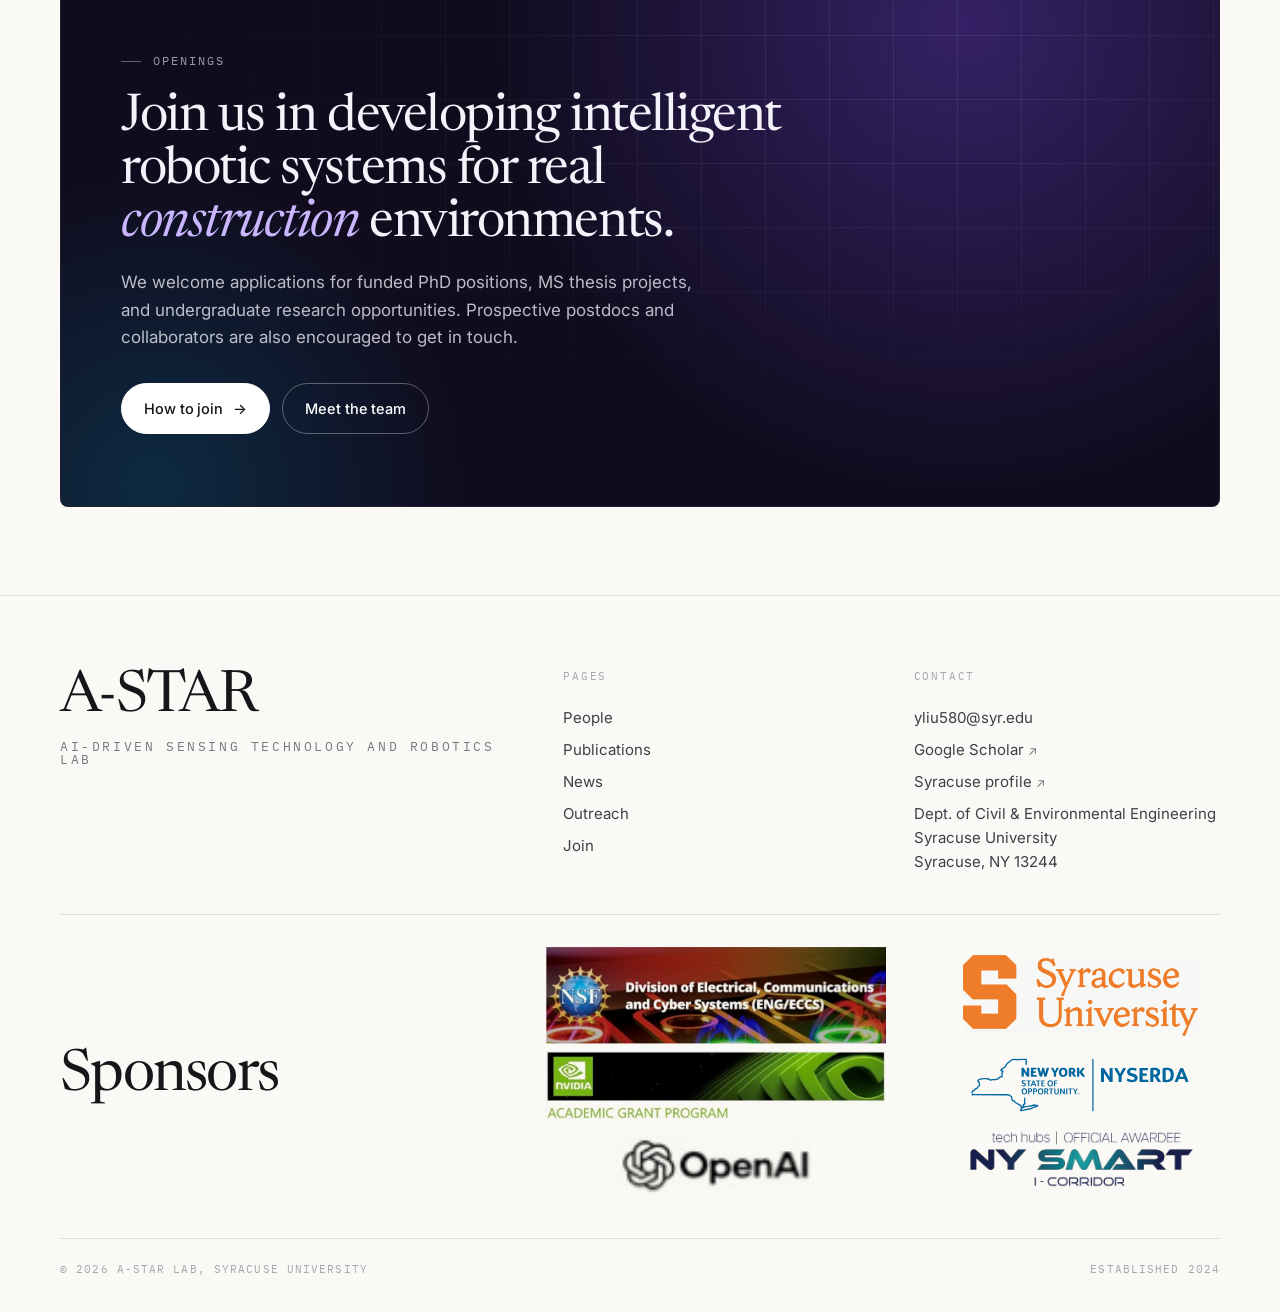
==== commit 33b7c0fb: "Refine homepage layout, motto, and grant navigation" ====
--- a/index.html
+++ b/index.html
@@ -50,7 +50,7 @@
       href="https://fonts.googleapis.com/css2?family=Newsreader:ital,opsz,wght@0,6..72,300..600;1,6..72,300..500&family=Inter:wght@300..600&family=IBM+Plex+Mono:wght@400;500&display=swap"
       rel="stylesheet"
     />
-    <link rel="stylesheet" href="assets/style.css?v=49" />
+    <link rel="stylesheet" href="assets/style.css?v=50" />
   </head>
   <body>
     <div id="site-header"></div>
@@ -170,6 +170,26 @@
               <span class="note">See the join page</span>
             </div>
           </dl>
+        </div>
+      </section>
+
+      <!-- ============================ MOTTO ============================ -->
+      <section class="section line-top motto-section" id="motto" data-rail="Motto">
+        <div class="wrap">
+          <div class="sec-head motto-layout reveal">
+            <h2>Motto</h2>
+            <figure class="motto-quote">
+              <blockquote>
+                <span class="motto-mark motto-mark--open" aria-hidden="true">&ldquo;</span>
+                The Unity of Knowledge and Action
+                <span class="motto-mark motto-mark--close" aria-hidden="true">&rdquo;</span>
+              </blockquote>
+              <figcaption>
+                &mdash; <cite>Yangming Wang</cite>
+                <div class="motto-rule" aria-hidden="true"><span>&#10022;</span></div>
+              </figcaption>
+            </figure>
+          </div>
         </div>
       </section>
 
@@ -329,7 +349,7 @@
 
             <a
               class="idx-row idx-row--link"
-              href="news.html#timeline"
+              href="news.html?tag=grant#timeline"
               data-search="three new funding supports summer 2026"
               data-group="News"
               data-kind="news"
@@ -393,6 +413,6 @@
     </main>
 
     <div id="site-footer"></div>
-    <script src="assets/site.js?v=45"></script>
+    <script src="assets/site.js?v=46"></script>
   </body>
 </html>
--- a/assets/style.css
+++ b/assets/style.css
@@ -1102,6 +1102,87 @@
   white-space: nowrap;
 }
 
+/* A compact statement of the lab's philosophy between overview and research. */
+.section.motto-section {
+  padding: 56px 0;
+}
+.motto-layout {
+  align-items: center;
+  margin-bottom: 0;
+}
+.motto-quote {
+  --motto-ink: #193b53;
+  --motto-gold: #b89a47;
+  min-width: 0;
+}
+.motto-quote blockquote {
+  position: relative;
+  padding: 0 42px;
+  color: var(--motto-ink);
+  font-family: "Newsreader", Georgia, serif;
+  font-size: clamp(28px, 3vw, 42px);
+  font-style: italic;
+  font-weight: 500;
+  line-height: 1.2;
+  letter-spacing: -0.025em;
+  text-align: center;
+}
+.motto-mark {
+  position: absolute;
+  color: var(--motto-gold);
+  font-size: 1.65em;
+  font-style: normal;
+  line-height: 0.8;
+}
+.motto-mark--open {
+  top: -0.05em;
+  left: 0;
+}
+.motto-mark--close {
+  right: 0;
+  bottom: -0.1em;
+}
+.motto-quote figcaption {
+  margin-top: 18px;
+  color: var(--ink-2);
+  font-family: "Newsreader", Georgia, serif;
+  font-size: 20px;
+  text-align: center;
+}
+.motto-quote cite {
+  font-style: italic;
+}
+.motto-rule {
+  display: flex;
+  align-items: center;
+  gap: 14px;
+  max-width: 660px;
+  margin: 20px auto 0;
+  color: var(--motto-gold);
+  font-size: 20px;
+  line-height: 1;
+}
+.motto-rule::before,
+.motto-rule::after {
+  content: "";
+  flex: 1;
+  height: 1px;
+  background: currentColor;
+  opacity: 0.7;
+}
+[data-theme="dark"] .motto-quote {
+  --motto-ink: #d6e4f2;
+  --motto-gold: #ceb46b;
+}
+@media (max-width: 620px) {
+  .section.motto-section {
+    padding: 40px 0;
+  }
+  .motto-quote blockquote {
+    padding: 0 28px;
+  }
+}
+
 /* --- spec table (replaces stat tiles) ---------------------------------- */
 .specs {
   border-top: 1px solid var(--line);
@@ -1137,10 +1218,11 @@
   color: var(--muted);
 }
 .spec dd {
-  font-family: "Newsreader", serif;
-  font-size: clamp(22px, 2.4vw, 30px);
-  letter-spacing: -0.02em;
-  line-height: 1.1;
+  font-family: inherit;
+  font-size: 17px;
+  font-weight: 600;
+  letter-spacing: normal;
+  line-height: 1.75;
 }
 .spec .note {
   font-family: "IBM Plex Mono", monospace;
@@ -1301,7 +1383,7 @@
   z-index: 1;
 }
 .ex-stage--research .ex-panel {
-  padding: 12px 20px 32px;
+  padding: 8px 16px 24px;
 }
 .ex-stage--research .label {
   position: absolute;
@@ -1313,15 +1395,15 @@
 }
 .ex-stage--research .ex-panel p {
   position: relative;
-  width: 78%;
-  padding: 6px 12px;
-  border: 2px solid #163643;
-  border-radius: 18px;
+  width: 82%;
+  padding: 4px 10px;
+  border: 1.5px solid #163643;
+  border-radius: 14px;
   background: #fff;
   color: #16151a;
   font-family: "Newsreader", Georgia, serif;
-  font-size: clamp(20px, 1.75vw, 22px);
-  line-height: 1.08;
+  font-size: clamp(18px, 1.6vw, 20px);
+  line-height: 1.1;
   letter-spacing: -0.02em;
 }
 .ex-stage--research .ex-panel p::before,
@@ -1331,14 +1413,14 @@
   left: 26%;
   width: 0;
   height: 0;
-  border-left: 18px solid transparent;
-  border-right: 18px solid transparent;
-  border-top: 14px solid #163643;
-  bottom: -14px;
+  border-left: 12px solid transparent;
+  border-right: 12px solid transparent;
+  border-top: 10px solid #163643;
+  bottom: -10px;
 }
 .ex-stage--research .ex-panel p::after {
   border-top-color: #fff;
-  bottom: -11px;
+  bottom: -8px;
 }
 .ex-stage--research .ex-panel em {
   color: #4b2fe0;
@@ -1351,12 +1433,12 @@
     background-position: center bottom;
   }
   .ex-stage--research .ex-panel {
-    padding: 12px 12px 32px;
+    padding: 10px 12px 24px;
   }
   .ex-stage--research .ex-panel p {
     width: 94%;
-    font-size: 20px;
-    line-height: 1.12;
+    font-size: 18px;
+    line-height: 1.15;
   }
 }
 .ex-fig {
@@ -2806,9 +2888,6 @@
     margin-left: 0;
     width: 100%;
   }
-  .spec dd {
-    font-size: 22px;
-  }
   .foot-grid {
     grid-template-columns: 1fr;
   }
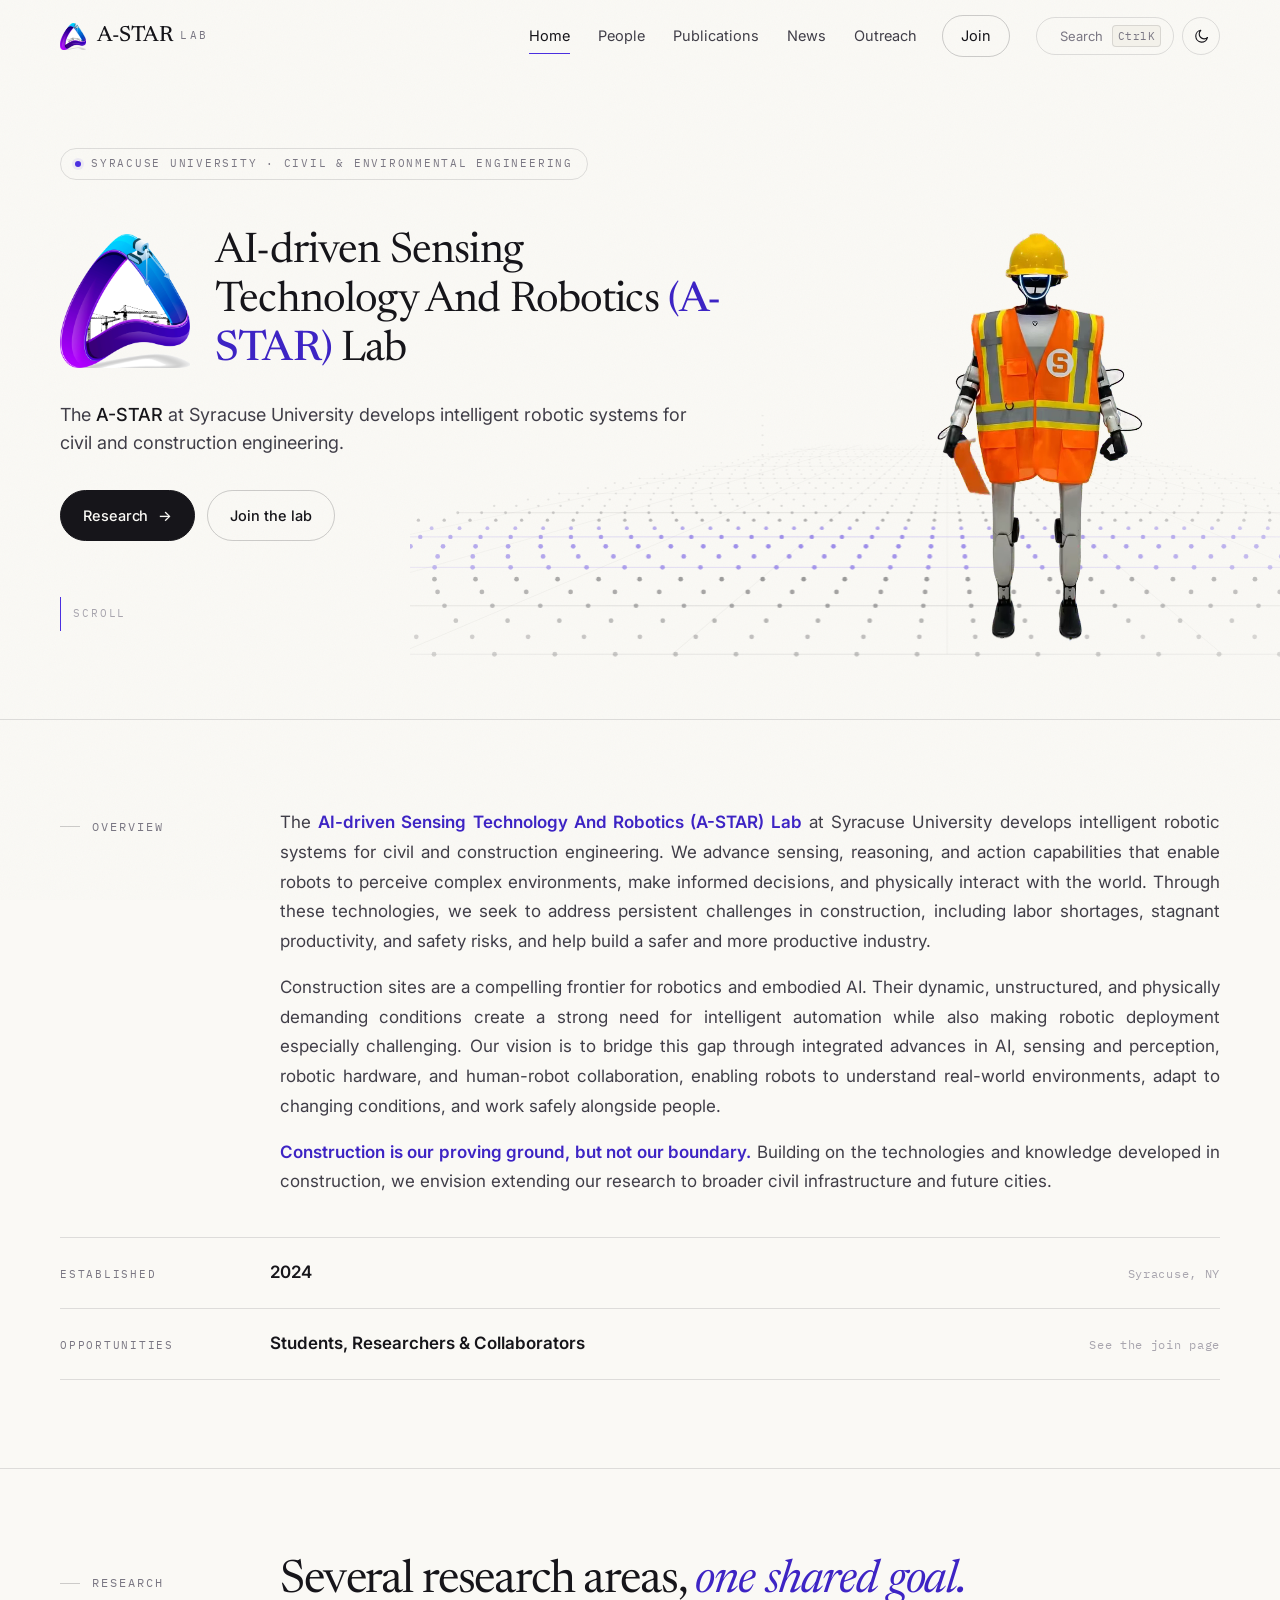
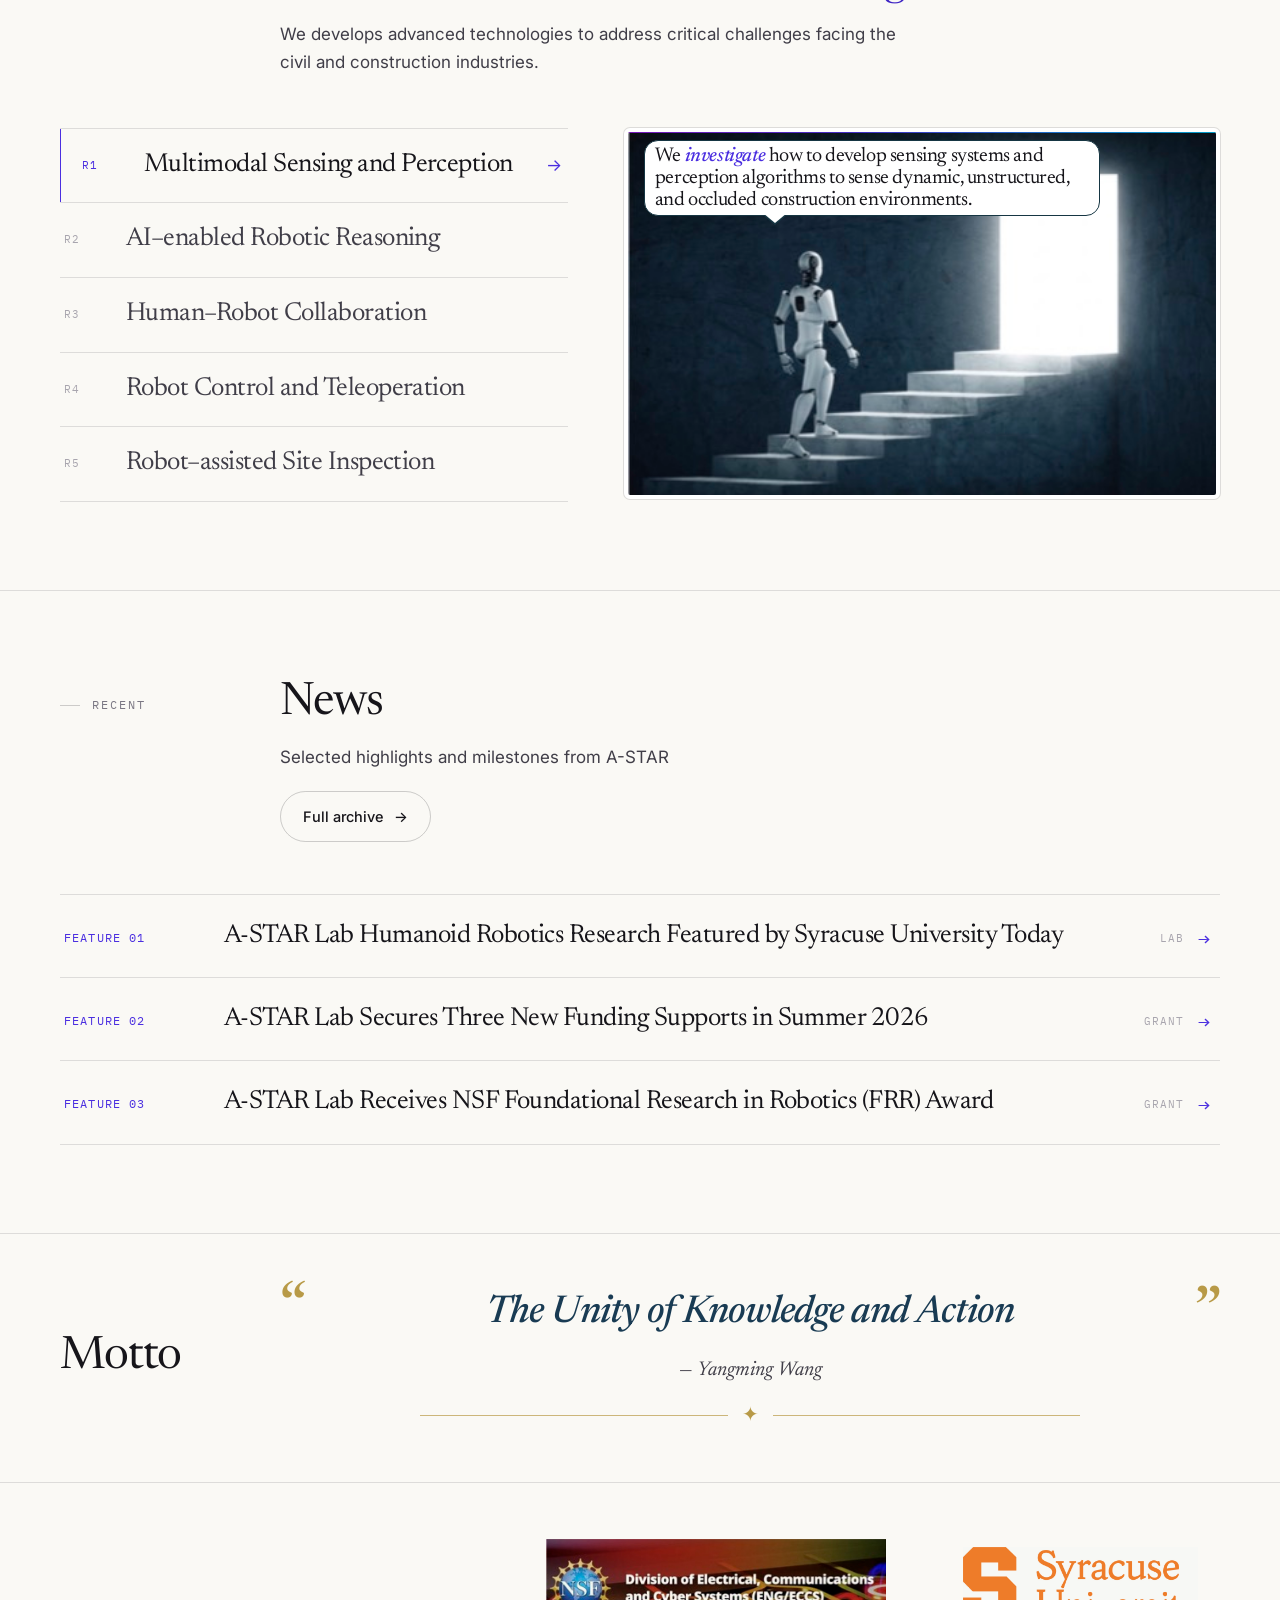
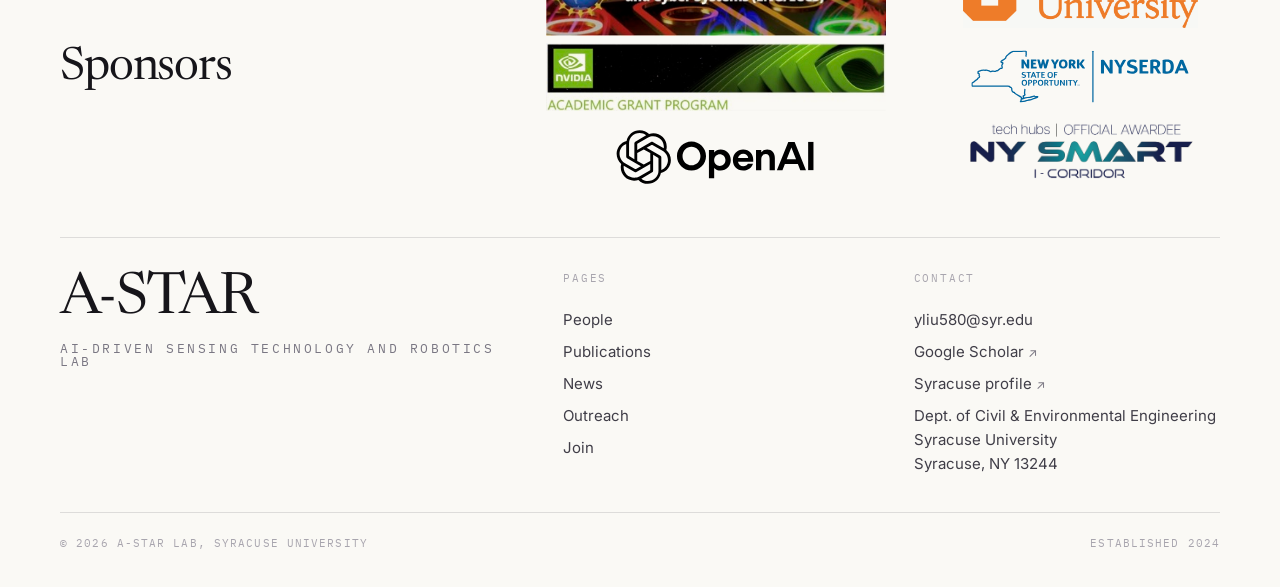
==== commit 24a0790d: "Refine homepage footer order and sponsor presentation" ====
--- a/index.html
+++ b/index.html
@@ -50,7 +50,7 @@
       href="https://fonts.googleapis.com/css2?family=Newsreader:ital,opsz,wght@0,6..72,300..600;1,6..72,300..500&family=Inter:wght@300..600&family=IBM+Plex+Mono:wght@400;500&display=swap"
       rel="stylesheet"
     />
-    <link rel="stylesheet" href="assets/style.css?v=50" />
+    <link rel="stylesheet" href="assets/style.css?v=52" />
   </head>
   <body>
     <div id="site-header"></div>
@@ -173,26 +173,6 @@
         </div>
       </section>
 
-      <!-- ============================ MOTTO ============================ -->
-      <section class="section line-top motto-section" id="motto" data-rail="Motto">
-        <div class="wrap">
-          <div class="sec-head motto-layout reveal">
-            <h2>Motto</h2>
-            <figure class="motto-quote">
-              <blockquote>
-                <span class="motto-mark motto-mark--open" aria-hidden="true">&ldquo;</span>
-                The Unity of Knowledge and Action
-                <span class="motto-mark motto-mark--close" aria-hidden="true">&rdquo;</span>
-              </blockquote>
-              <figcaption>
-                &mdash; <cite>Yangming Wang</cite>
-                <div class="motto-rule" aria-hidden="true"><span>&#10022;</span></div>
-              </figcaption>
-            </figure>
-          </div>
-        </div>
-      </section>
-
       <!-- ============================ RESEARCH ============================ -->
       <section class="section line-top" id="research" data-rail="Research">
         <div class="wrap">
@@ -385,34 +365,28 @@
         </div>
       </section>
 
-      <!-- ============================ JOIN ============================ -->
-      <section class="section" id="join" data-rail="Join">
+      <!-- ============================ MOTTO ============================ -->
+      <section class="section line-top motto-section" id="motto" data-rail="Motto">
         <div class="wrap">
-          <div class="band reveal">
-            <div class="inner">
-              <span class="label">Openings</span>
-              <h2>
-                Join us in developing intelligent robotic systems for real
-                <em>construction</em> environments.
-              </h2>
-              <p>
-                We welcome applications for funded PhD positions, MS thesis
-                projects, and undergraduate research opportunities. Prospective
-                postdocs and collaborators are also encouraged to get in touch.
-              </p>
-              <div class="hero-cta">
-                <a class="btn solid on-dark" href="join.html"
-                  >How to join <span class="arw">&rarr;</span></a
-                >
-                <a class="btn on-dark" href="people.html">Meet the team</a>
-              </div>
-            </div>
+          <div class="sec-head motto-layout reveal">
+            <h2>Motto</h2>
+            <figure class="motto-quote">
+              <blockquote>
+                <span class="motto-mark motto-mark--open" aria-hidden="true">&ldquo;</span>
+                The Unity of Knowledge and Action
+                <span class="motto-mark motto-mark--close" aria-hidden="true">&rdquo;</span>
+              </blockquote>
+              <figcaption>
+                &mdash; <cite>Yangming Wang</cite>
+                <div class="motto-rule" aria-hidden="true"><span>&#10022;</span></div>
+              </figcaption>
+            </figure>
           </div>
         </div>
       </section>
     </main>
 
     <div id="site-footer"></div>
-    <script src="assets/site.js?v=46"></script>
+    <script src="assets/site.js?v=48"></script>
   </body>
 </html>
--- a/assets/style.css
+++ b/assets/style.css
@@ -1053,7 +1053,8 @@
 .sec-head .sh-side {
   padding-top: 8px;
 }
-.sec-head h2 {
+.sec-head h2,
+.foot-sponsors h4 {
   font-family: "Newsreader", serif;
   font-weight: 400;
   font-size: clamp(30px, 3.6vw, 46px);
@@ -1102,7 +1103,7 @@
   white-space: nowrap;
 }
 
-/* A compact statement of the lab's philosophy between overview and research. */
+/* A compact statement of the lab's philosophy before the sponsors. */
 .section.motto-section {
   padding: 56px 0;
 }
@@ -2234,7 +2235,7 @@
    ========================================================================== */
 .site-footer {
   border-top: 1px solid var(--line);
-  padding: 72px 0 34px;
+  padding: 56px 0 34px;
   position: relative;
   z-index: 2;
 }
@@ -2242,9 +2243,11 @@
   display: grid;
   grid-template-columns: minmax(0, 1.5fr) minmax(0, 1fr) minmax(0, 1fr);
   gap: 44px;
-}
-.foot-brand,
-.foot-sponsors h4 {
+  margin-top: 40px;
+  padding-top: 32px;
+  border-top: 1px solid var(--line);
+}
+.foot-brand {
   font-family: "Newsreader", serif;
   font-size: clamp(34px, 4.6vw, 58px);
   font-weight: 400;
@@ -2291,9 +2294,6 @@
   grid-template-columns: minmax(240px, 0.95fr) minmax(0, 1.6fr);
   gap: 56px;
   align-items: center;
-  margin-top: 36px;
-  padding-top: 32px;
-  border-top: 1px solid var(--line);
 }
 .foot-sponsors h4 {
   margin: 0;
@@ -2356,9 +2356,12 @@
   }
 }
 @media (max-width: 620px) {
-  .foot-sponsors {
+  .site-footer {
+    padding-top: 40px;
+  }
+  .foot-grid {
     margin-top: 32px;
-    padding-top: 24px;
+    padding-top: 28px;
   }
   .sponsors-grid {
     gap: 6px 24px;
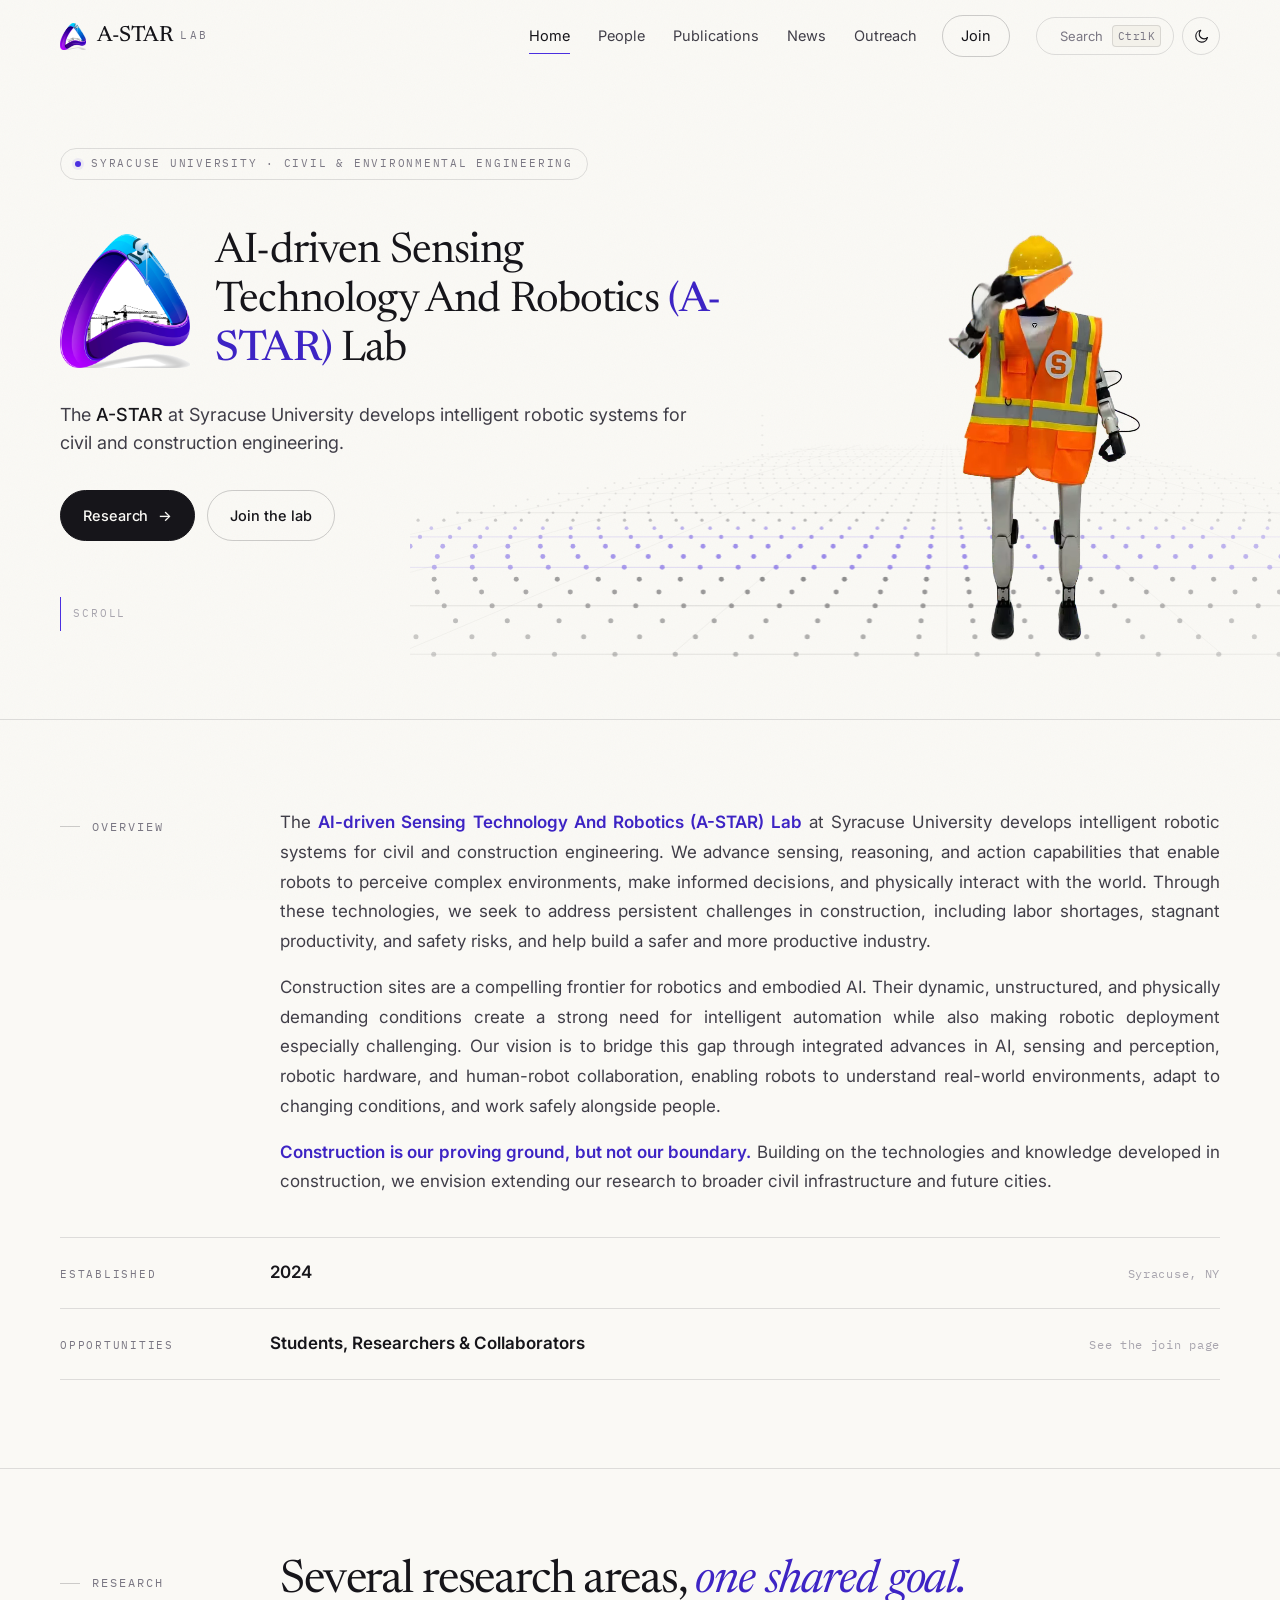
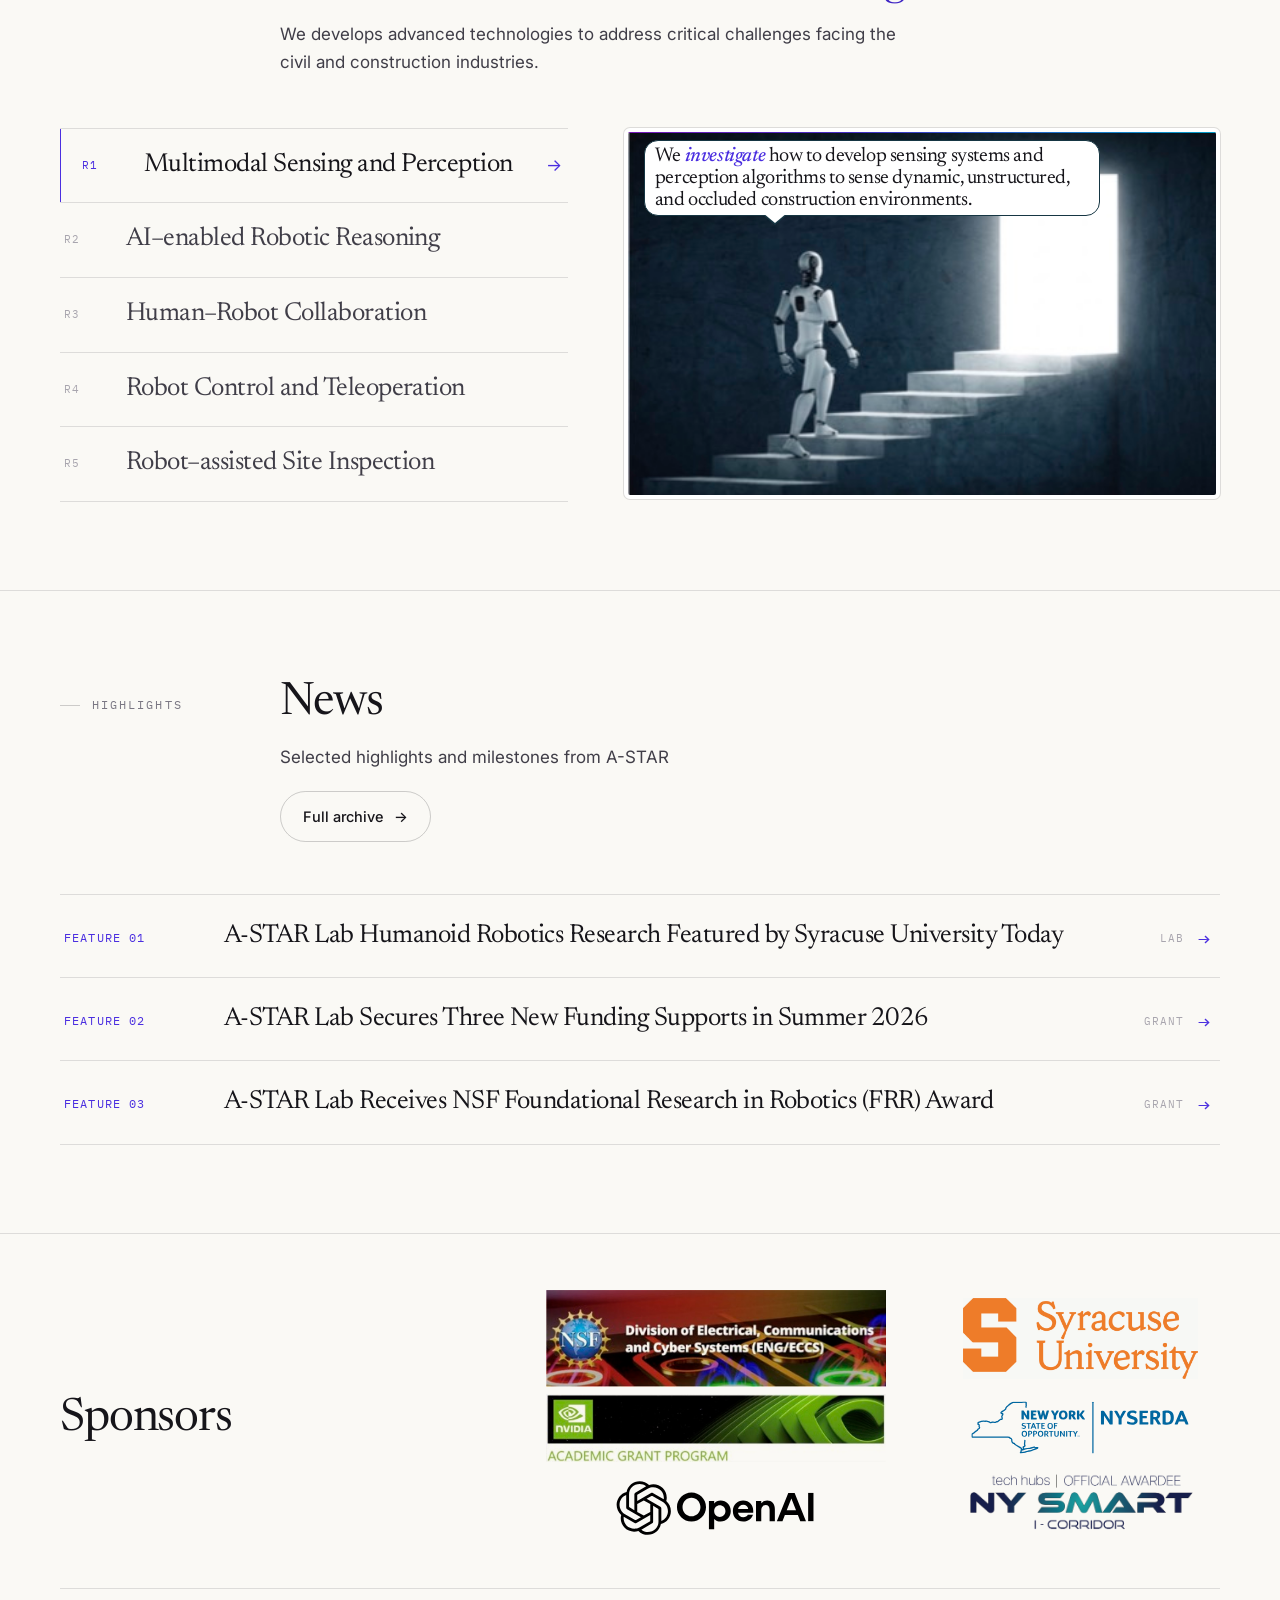
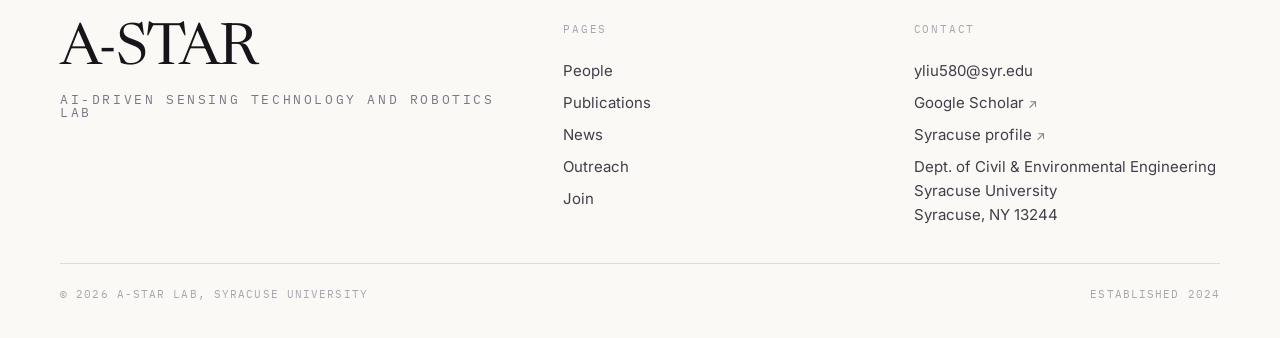
==== commit e75c59f6: "Update homepage highlights, news, and outreach content" ====
--- a/index.html
+++ b/index.html
@@ -297,7 +297,7 @@
       <section class="section line-top" id="news" data-rail="News">
         <div class="wrap">
           <div class="sec-head reveal">
-            <div class="sh-side"><span class="label">Recent</span></div>
+            <div class="sh-side"><span class="label">Highlights</span></div>
             <div>
               <h2>News</h2>
               <p>Selected highlights and milestones from A-STAR</p>
@@ -365,25 +365,6 @@
         </div>
       </section>
 
-      <!-- ============================ MOTTO ============================ -->
-      <section class="section line-top motto-section" id="motto" data-rail="Motto">
-        <div class="wrap">
-          <div class="sec-head motto-layout reveal">
-            <h2>Motto</h2>
-            <figure class="motto-quote">
-              <blockquote>
-                <span class="motto-mark motto-mark--open" aria-hidden="true">&ldquo;</span>
-                The Unity of Knowledge and Action
-                <span class="motto-mark motto-mark--close" aria-hidden="true">&rdquo;</span>
-              </blockquote>
-              <figcaption>
-                &mdash; <cite>Yangming Wang</cite>
-                <div class="motto-rule" aria-hidden="true"><span>&#10022;</span></div>
-              </figcaption>
-            </figure>
-          </div>
-        </div>
-      </section>
     </main>
 
     <div id="site-footer"></div>
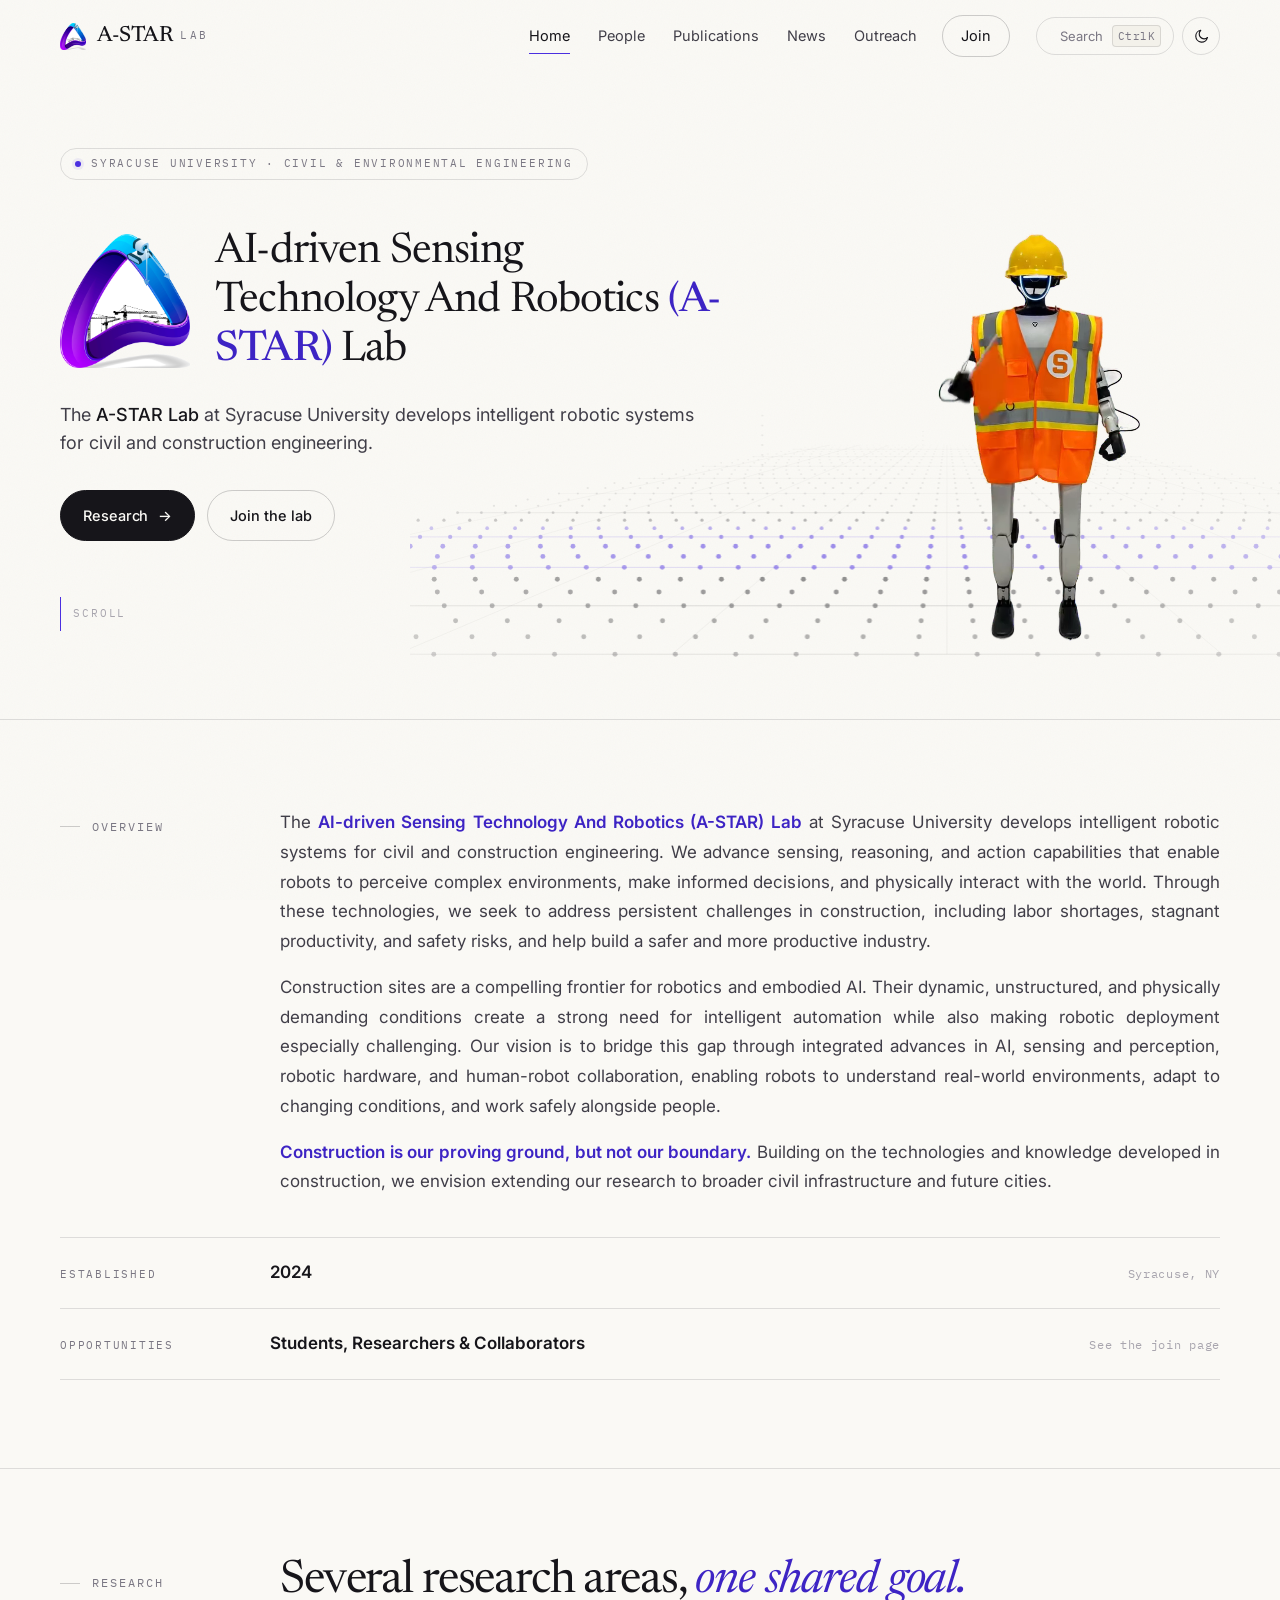
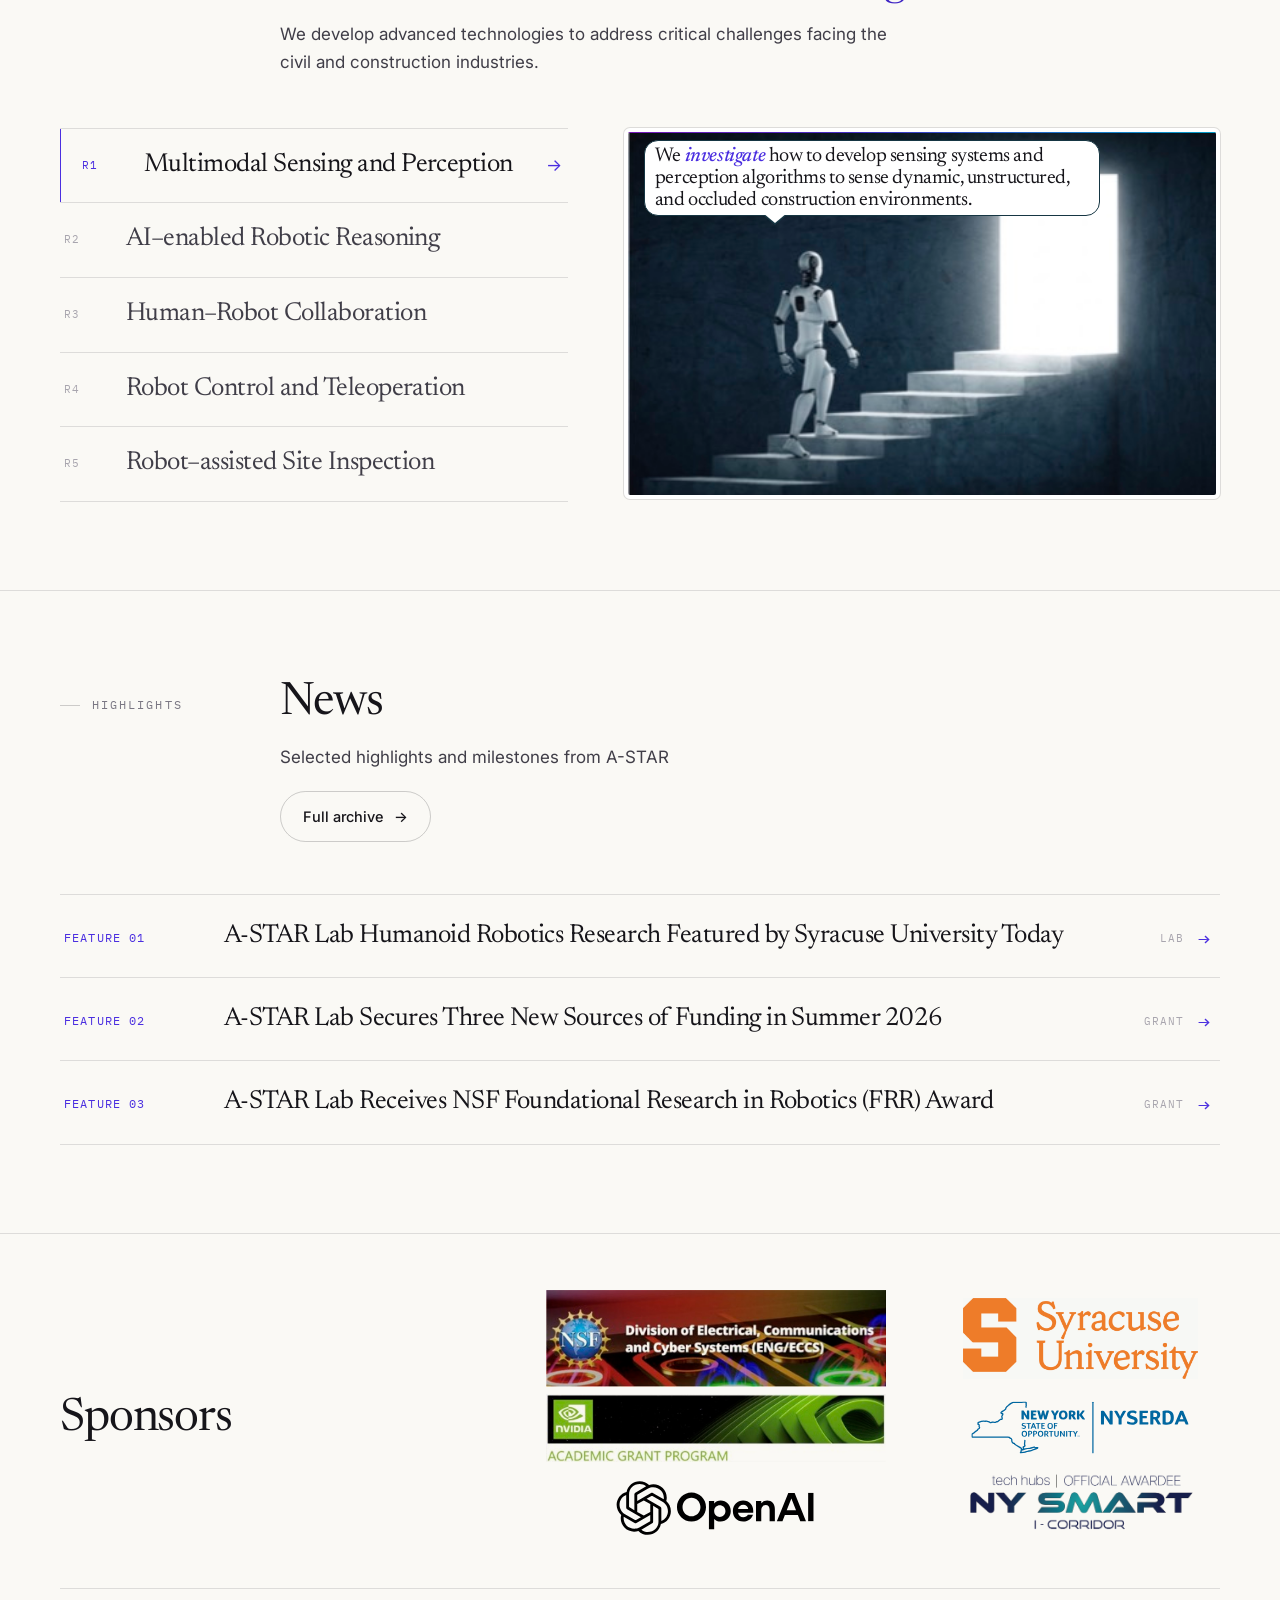
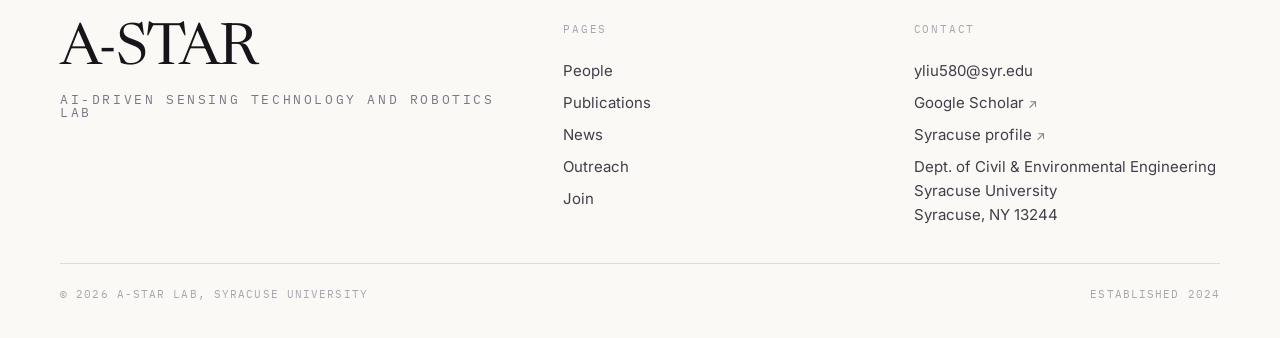
==== commit d2a33d0b: "Fix website typos, labels, and news link Correct the reviewed wording and grammar across all six pag" ====
--- a/index.html
+++ b/index.html
@@ -78,7 +78,7 @@
               >
             </h1>
             <p class="lede">
-              The <strong>A-STAR</strong> at Syracuse University 
+              The <strong>A-STAR Lab</strong> at Syracuse University 
               develops intelligent robotic systems for civil and construction engineering. 
             </p>
             <div class="hero-cta">
@@ -181,7 +181,7 @@
             <div>
               <h2>Several research areas, <em>one shared goal.</em></h2>
               <p>
-                We develops advanced technologies to address critical challenges
+                We develop advanced technologies to address critical challenges
                 facing the civil and construction industries.
               </p>
               <!-- <a class="btn line sh-link" href="research.html"
@@ -330,14 +330,14 @@
             <a
               class="idx-row idx-row--link"
               href="news.html?tag=grant#timeline"
-              data-search="three new funding supports summer 2026"
+              data-search="three new sources of funding summer 2026"
               data-group="News"
               data-kind="news"
               data-sub="Summer 2026"
             >
               <span class="when">Feature 02</span>
               <h3>
-                A-STAR Lab Secures Three New Funding Supports in Summer 2026
+                A-STAR Lab Secures Three New Sources of Funding in Summer 2026
               </h3>
               <span class="tail"
                 >Grant<span class="news-arrow" aria-hidden="true">&rarr;</span
